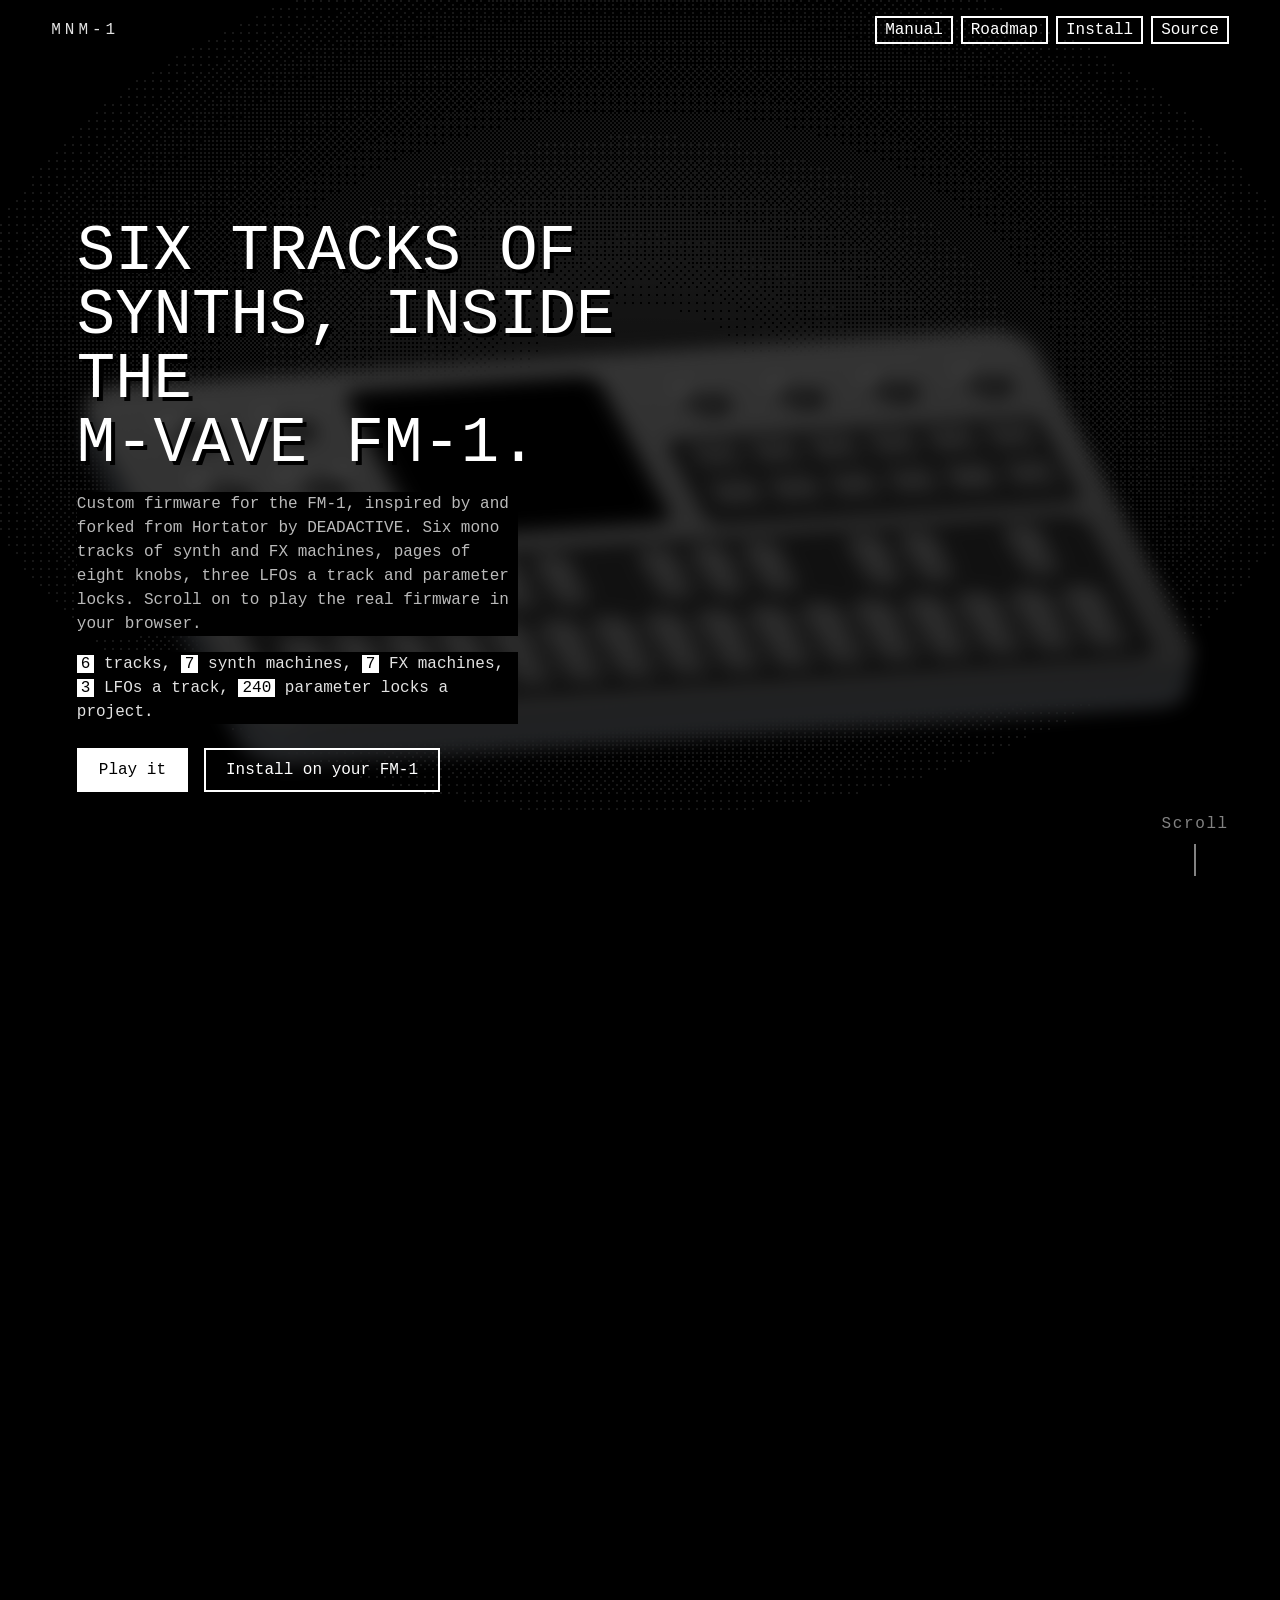
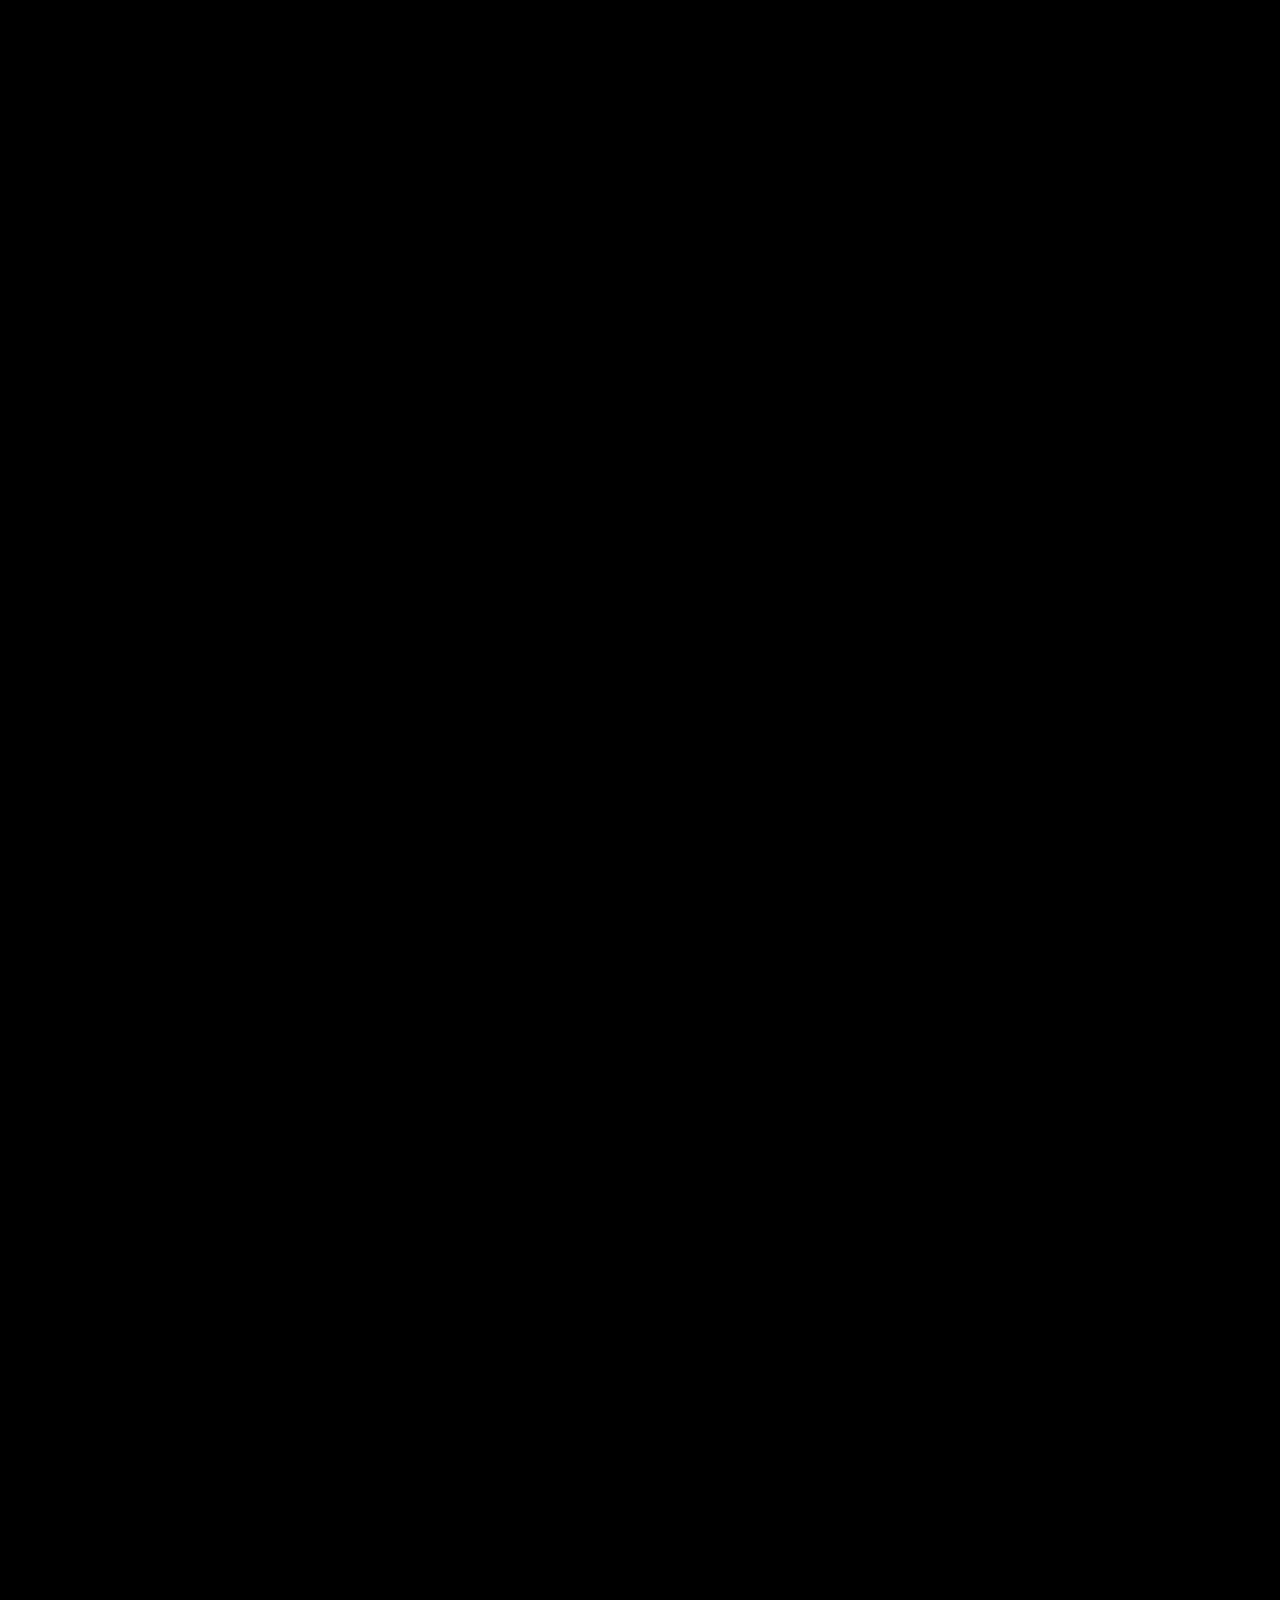
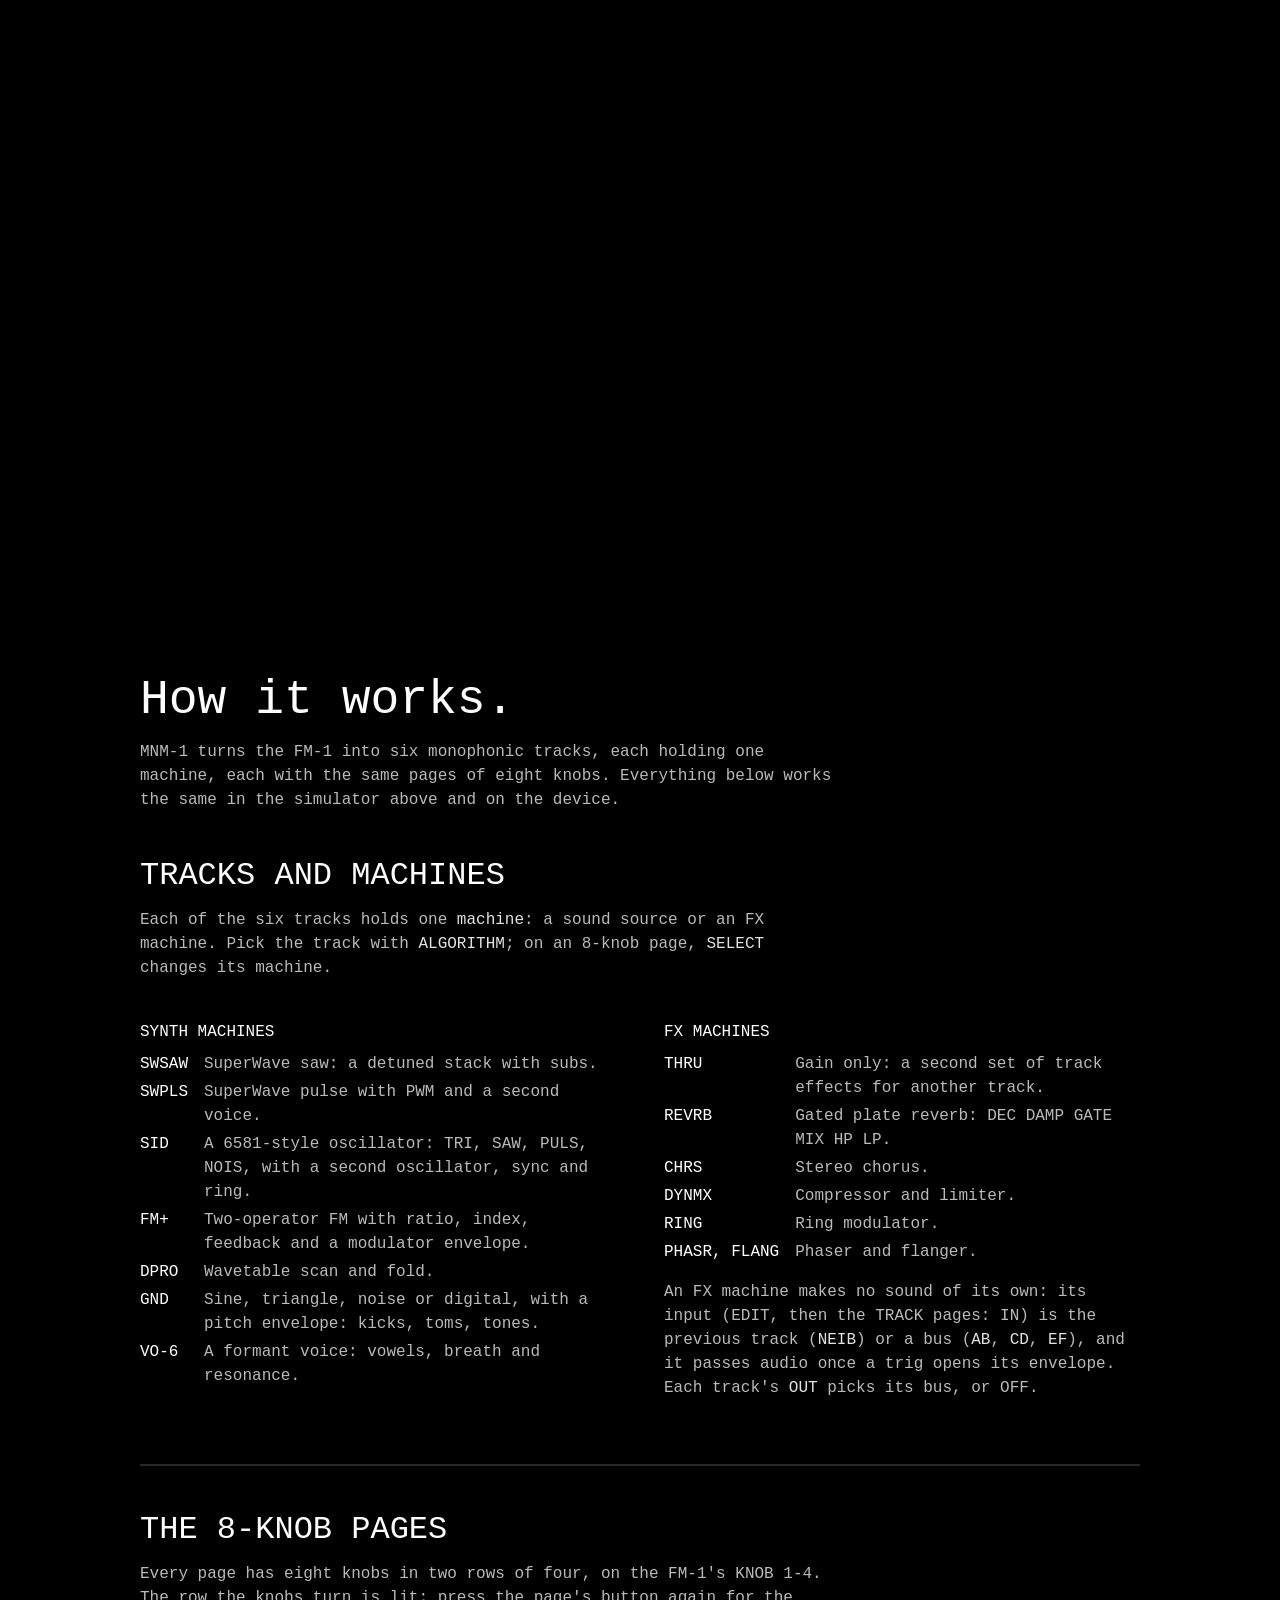
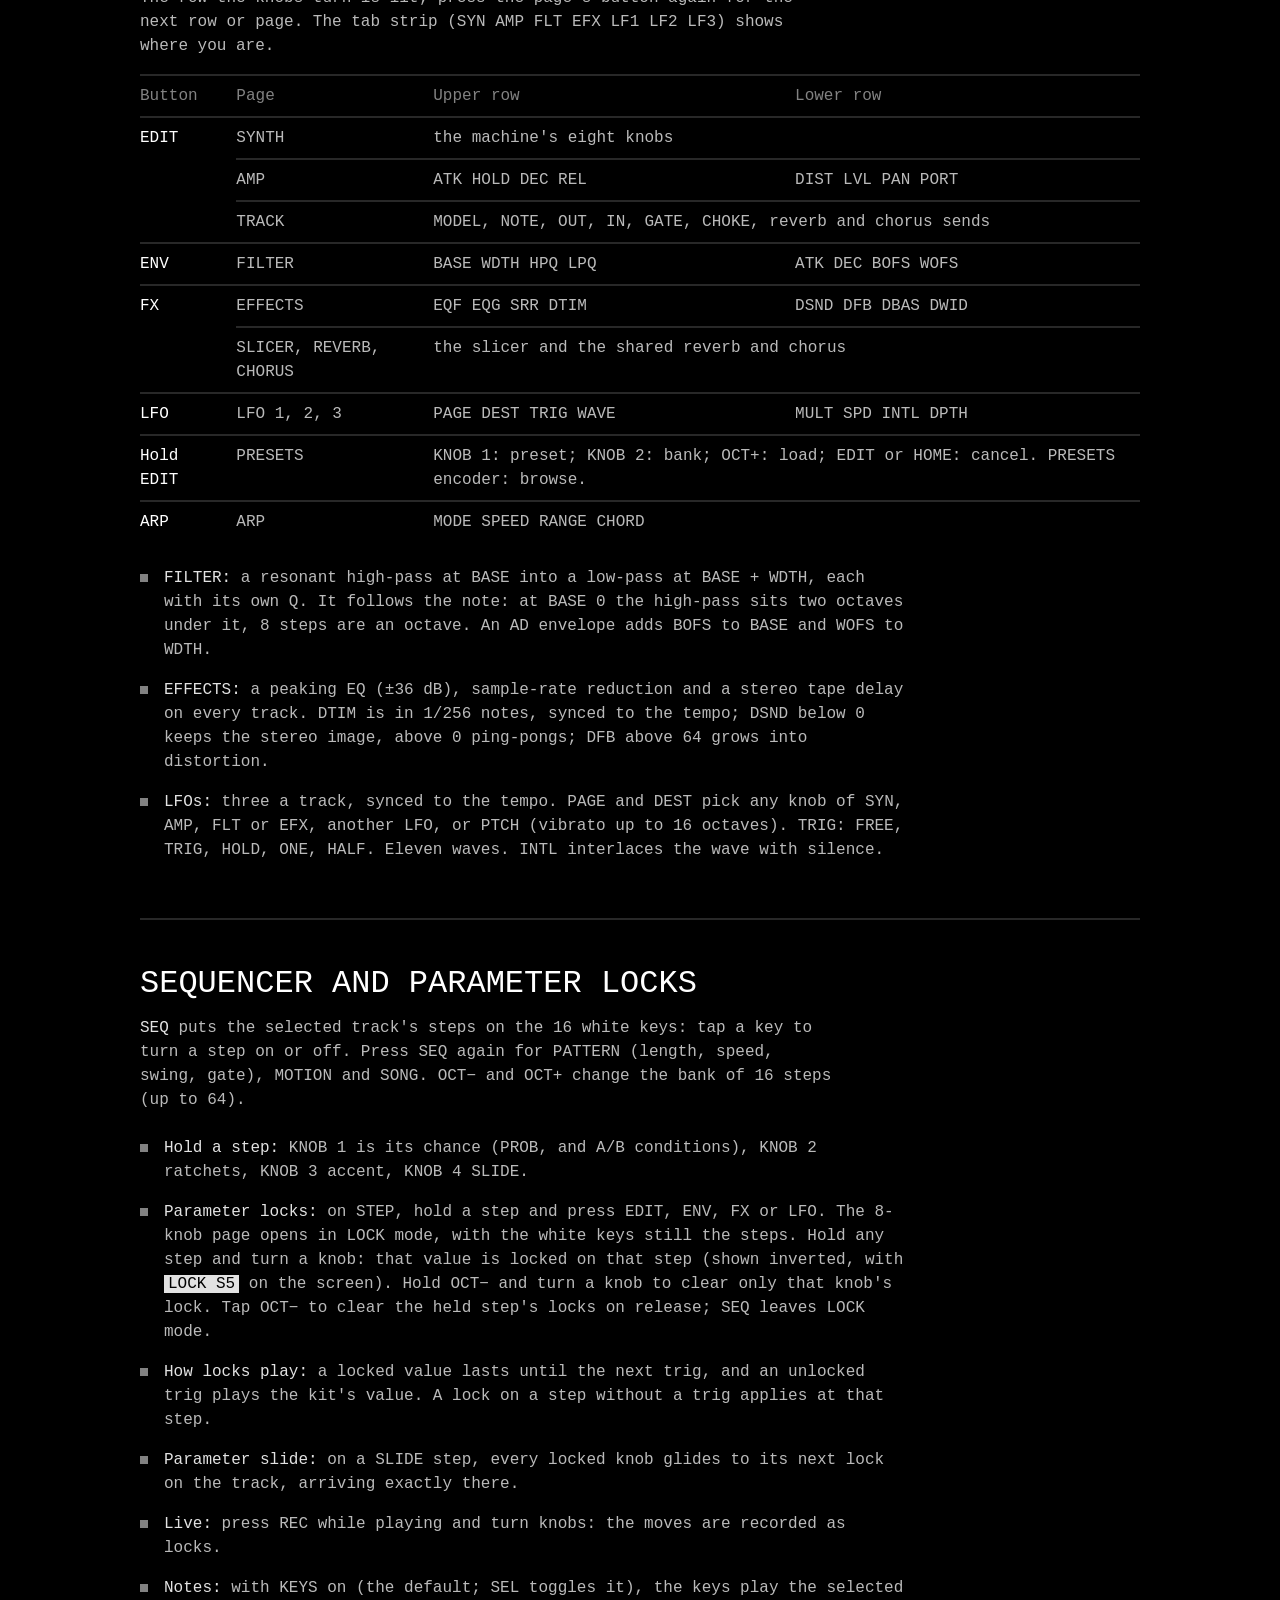
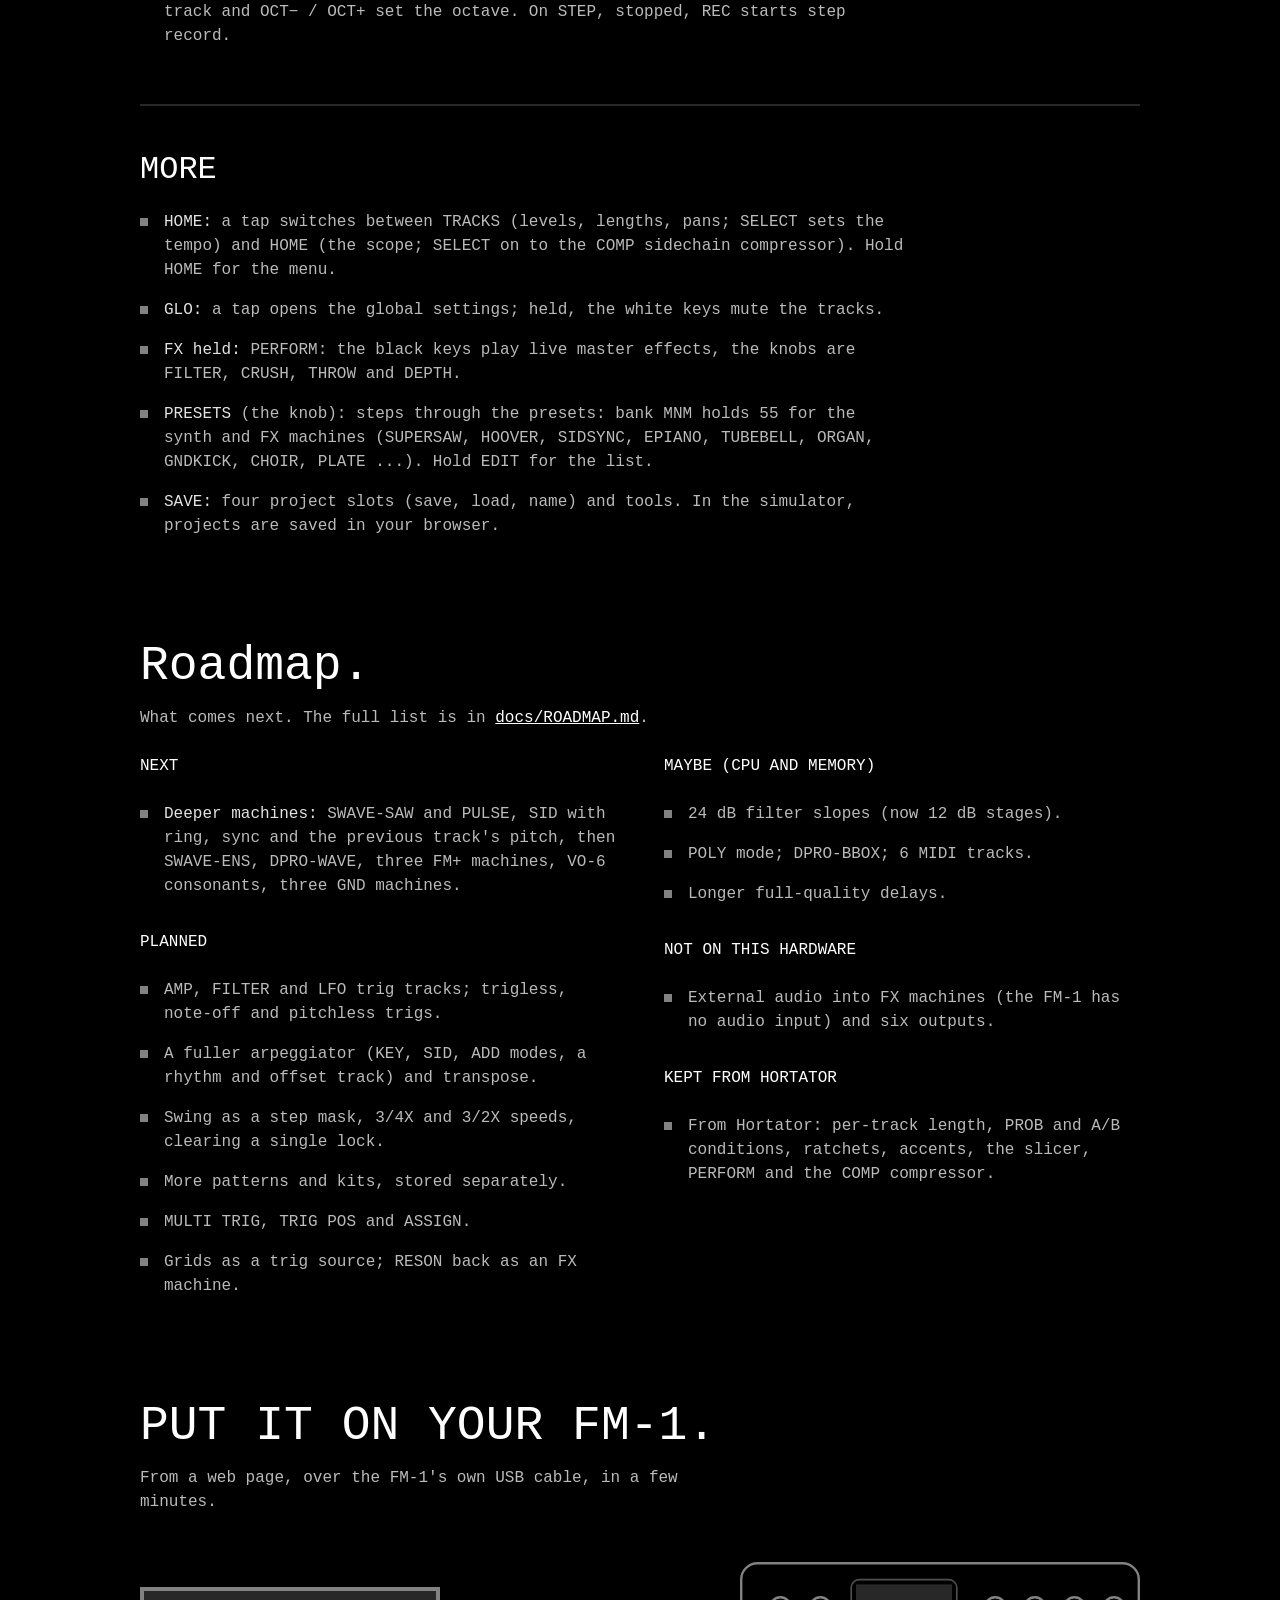
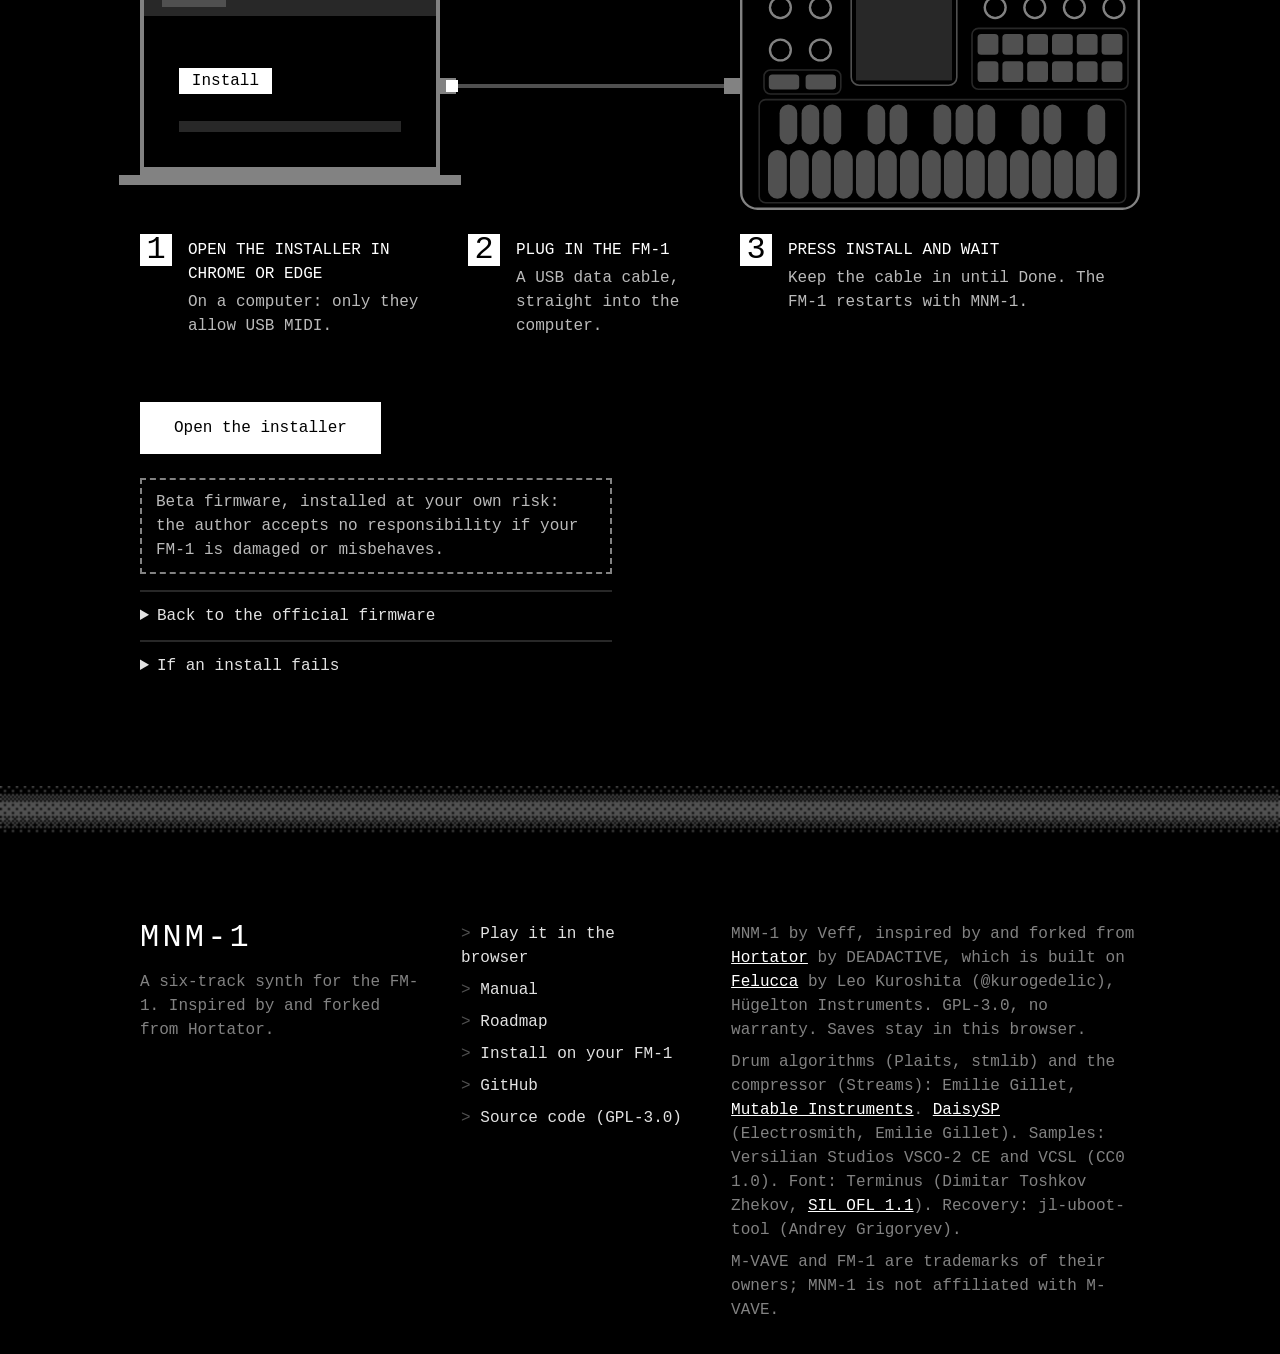
==== web/sim/index.html @ 6695245e "MNM-1 0.6.1: balance presets and clear individual locks Defer clearing a held step until OCT- is rel" ====
<!doctype html>
<!-- SPDX-License-Identifier: GPL-3.0-only
     Drum machine fork: 2026 DEADACTIVE
     MNM-1: 2026 Veff -->
<html lang="en">
<head>
<meta charset="utf-8">
<meta name="viewport" content="width=device-width, initial-scale=1, viewport-fit=cover">
<title>MNM-1: synth firmware for the M-VAVE FM-1</title>
<meta name="description" content="MNM-1 turns the M-VAVE FM-1 into a six-track synth: synth and FX machines, 8-knob pages, three LFOs a track, parameter locks. Inspired by and forked from Hortator. Play it in your browser, then install it over USB.">
<link rel="preconnect" href="https://fonts.googleapis.com">
<link rel="preconnect" href="https://fonts.gstatic.com" crossorigin>
<link href="https://fonts.googleapis.com/css2?family=Silkscreen&display=swap" rel="stylesheet" media="print" onload="this.media='all'">
<link rel="preload" href="terminus.woff" as="font" type="font/woff" crossorigin>
<link rel="stylesheet" href="sim.css">
</head>
<body>
<section id="hero" class="hero" aria-label="MNM-1">
  <div class="hero-stage" id="stage">
    <nav class="hero-nav">
      <span class="silk">MNM-1</span>
      <span class="nav-links"><a href="#manual">Manual</a><a href="#roadmap">Roadmap</a><a href="webapp/installer/">Install</a><a href="https://github.com/galfaroth/mnm1">Source</a></span>
    </nav>

    <div class="desk-shadow" id="desk-shadow"></div>
    <div class="scene" id="scene">
      <div class="tilt" id="tilt">
        <div id="fit" class="fit">
          <div id="device" class="device" aria-label="FM-1 panel"></div>
        </div>
      </div>
    </div>
    <div class="scene-dim" aria-hidden="true"></div>
    <div class="power-ui" id="power-ui">                <!-- placed by app.js: a line from the FM-1's own switch -->
      <span class="power-lead" id="power-lead" aria-hidden="true"></span>
      <button type="button" class="power-toggle" id="power-on" role="switch" aria-checked="false" aria-label="Power"
        disabled><span class="knob"></span></button>
      <span class="power-label" id="power-label">Power</span>
    </div>

    <div class="hero-copy" id="hero-copy">
      <h1>Six tracks of synths, inside the M&#8209;VAVE&nbsp;FM&#8209;1.</h1>
      <p>Custom firmware for the FM-1, inspired by and forked from Hortator by DEADACTIVE. Six mono tracks of synth and
        FX machines, pages of eight knobs, three LFOs a track and parameter locks. Scroll on to play the real
        firmware in your browser.</p>
      <p class="hero-count"><b>6</b> tracks, <b>7</b> synth machines, <b>7</b> FX machines, <b>3</b> LFOs a track,
        <b>240</b> parameter locks a project.</p>
      <p class="hero-actions">
        <a class="cta" href="#play">Play it</a>
        <span class="cta-slot"><a class="cta ghost" href="webapp/installer/">Install on your FM-1</a><span class="install-count" id="install-count" hidden></span></span>
      </p>
    </div>
    <p class="scroll-cue" id="scroll-cue" aria-hidden="true">Scroll</p>

    <div class="play-bar" id="play-bar">
      <p id="note" class="note" role="status"></p>
      <span class="power-note" id="power-note">Loading…</span>
      <button type="button" class="bar-btn" id="help-toggle" aria-expanded="false" aria-controls="help">Controls</button>
      <button type="button" class="bar-btn" id="reset" aria-haspopup="dialog">Reset to demos</button>
      <div id="reset-confirm" class="confirm" role="dialog" aria-label="Reset to demos" hidden>
        <p>Erase your saves in this browser and restore the four demos?</p>
        <button type="button" id="reset-yes">Erase and restart</button>
        <button type="button" id="reset-no">Keep my saves</button>
      </div>
    </div>
    <a class="more-cue" id="more-cue" href="#manual">More below<span aria-hidden="true">↓</span></a>
    <div id="help" class="help" hidden>
      <div>
        <h2>Mouse and touch</h2>
        <ul>
          <li>Keys and buttons play while held, several at once.</li>
          <li>Knobs: drag up or down, the mouse wheel, or hover and press ↑ ↓.</li>
          <li>To hold a button (GLO, FX, a step + a page button), right-click or long-press it; tap again to let go.</li>
        </ul>
      </div>
      <div>
        <h2>Getting around</h2>
        <ul>
          <li>PLAY starts demo 1. EDIT, ENV, FX and LFO open the 8-knob pages; press again for the lower row.</li>
          <li>SELECT picks the machine on those pages. ALGORITHM picks the track.</li>
          <li>SEQ: the steps on the white keys. SEL (SCL) turns KEYS off and on.</li>
          <li>Hold GLO: the white keys mute the tracks. Hold HOME for the menu.</li>
        </ul>
      </div>
      <div>
        <h2>Computer keyboard</h2>
        <ul>
          <li>Lower keys: Z X C V B N M , . / and S D F H J L ; '</li>
          <li>Upper keys: Q W E R T Y and 3 4 6.</li>
          <li>Space PLAY, Enter REC, Esc HOME, ← OCT−, → OCT+.</li>
        </ul>
      </div>
    </div>
  </div>
  <span class="hero-end" id="play" aria-hidden="true"></span>
</section>

<section id="manual" class="doc" aria-labelledby="manual-title">
  <header class="doc-head">
    <h2 id="manual-title">How it works.</h2>
    <p>MNM-1 turns the FM-1 into six monophonic tracks, each holding one machine, each with the same pages of
      eight knobs. Everything below works the same in the simulator above and on
      the device.</p>
  </header>

  <article class="doc-block" aria-labelledby="m-tracks">
    <h3 id="m-tracks">Tracks and machines</h3>
    <p>Each of the six tracks holds one <b>machine</b>: a sound source or an FX machine. Pick the track with
      <b>ALGORITHM</b>; on an 8-knob page, <b>SELECT</b> changes its machine.</p>
    <div class="doc-cols">
      <div>
        <h4>Synth machines</h4>
        <dl>
          <dt>SWSAW</dt><dd>SuperWave saw: a detuned stack with subs.</dd>
          <dt>SWPLS</dt><dd>SuperWave pulse with PWM and a second voice.</dd>
          <dt>SID</dt><dd>A 6581-style oscillator: TRI, SAW, PULS, NOIS, with a second oscillator, sync and ring.</dd>
          <dt>FM+</dt><dd>Two-operator FM with ratio, index, feedback and a modulator envelope.</dd>
          <dt>DPRO</dt><dd>Wavetable scan and fold.</dd>
          <dt>GND</dt><dd>Sine, triangle, noise or digital, with a pitch envelope: kicks, toms, tones.</dd>
          <dt>VO-6</dt><dd>A formant voice: vowels, breath and resonance.</dd>
        </dl>
      </div>
      <div>
        <h4>FX machines</h4>
        <dl>
          <dt>THRU</dt><dd>Gain only: a second set of track effects for another track.</dd>
          <dt>REVRB</dt><dd>Gated plate reverb: DEC DAMP GATE MIX HP LP.</dd>
          <dt>CHRS</dt><dd>Stereo chorus.</dd>
          <dt>DYNMX</dt><dd>Compressor and limiter.</dd>
          <dt>RING</dt><dd>Ring modulator.</dd>
          <dt>PHASR, FLANG</dt><dd>Phaser and flanger.</dd>
        </dl>
        <p class="note-text">An FX machine makes no sound of its own: its input (EDIT, then the TRACK pages: IN) is the
          previous track (<b>NEIB</b>) or a bus (<b>AB</b>, <b>CD</b>, <b>EF</b>), and it passes audio once a trig
          opens its envelope. Each track's <b>OUT</b> picks its bus, or OFF.</p>
      </div>
    </div>
  </article>

  <article class="doc-block" aria-labelledby="m-pages">
    <h3 id="m-pages">The 8-knob pages</h3>
    <p>Every page has eight knobs in two rows of four, on the FM-1's KNOB 1-4. The row the knobs turn is lit; press
      the page's button again for the next row or page. The tab strip (SYN AMP FLT EFX LF1 LF2 LF3) shows where you
      are.</p>
    <div class="table-wrap">
    <table>
      <thead><tr><th>Button</th><th>Page</th><th>Upper row</th><th>Lower row</th></tr></thead>
      <tbody>
        <tr><td class="pbtn" rowspan="3">EDIT</td><td>SYNTH</td><td colspan="2">the machine's eight knobs</td></tr>
        <tr><td>AMP</td><td>ATK HOLD DEC REL</td><td>DIST LVL PAN PORT</td></tr>
        <tr><td>TRACK</td><td colspan="2">MODEL, NOTE, OUT, IN, GATE, CHOKE, reverb and chorus sends</td></tr>
        <tr><td class="pbtn">ENV</td><td>FILTER</td><td>BASE WDTH HPQ LPQ</td><td>ATK DEC BOFS WOFS</td></tr>
        <tr><td class="pbtn" rowspan="2">FX</td><td>EFFECTS</td><td>EQF EQG SRR DTIM</td><td>DSND DFB DBAS DWID</td></tr>
        <tr><td>SLICER, REVERB, CHORUS</td><td colspan="2">the slicer and the shared reverb and chorus</td></tr>
        <tr><td class="pbtn">LFO</td><td>LFO 1, 2, 3</td><td>PAGE DEST TRIG WAVE</td><td>MULT SPD INTL DPTH</td></tr>
        <tr><td class="pbtn">Hold EDIT</td><td>PRESETS</td><td colspan="2">KNOB 1: preset; KNOB 2: bank; OCT+: load; EDIT or HOME: cancel. PRESETS encoder: browse.</td></tr>
        <tr><td class="pbtn">ARP</td><td>ARP</td><td colspan="2">MODE SPEED RANGE CHORD</td></tr>
      </tbody>
    </table>
    </div>
    <ul class="doc-list">
      <li><b>FILTER:</b> a resonant high-pass at BASE into a low-pass at BASE + WDTH, each with its own Q. It follows
        the note: at BASE 0 the high-pass sits two octaves under it, 8 steps are an octave. An AD envelope adds BOFS to
        BASE and WOFS to WDTH.</li>
      <li><b>EFFECTS:</b> a peaking EQ (±36 dB), sample-rate reduction and a stereo tape delay on every track. DTIM is
        in 1/256 notes, synced to the tempo; DSND below 0 keeps the stereo image, above 0 ping-pongs; DFB above 64
        grows into distortion.</li>
      <li><b>LFOs:</b> three a track, synced to the tempo. PAGE and DEST pick any knob of SYN, AMP, FLT or EFX,
        another LFO, or PTCH (vibrato up to 16 octaves). TRIG: FREE, TRIG, HOLD, ONE, HALF. Eleven waves. INTL
        interlaces the wave with silence.</li>
    </ul>
  </article>

  <article class="doc-block" aria-labelledby="m-seq">
    <h3 id="m-seq">Sequencer and parameter locks</h3>
    <p><b>SEQ</b> puts the selected track's steps on the 16 white keys: tap a key to turn a step on or off. Press SEQ
      again for PATTERN (length, speed, swing, gate), MOTION and SONG. OCT− and OCT+ change the bank of 16 steps
      (up to 64).</p>
    <ul class="doc-list">
      <li><b>Hold a step:</b> KNOB 1 is its chance (PROB, and A/B conditions), KNOB 2 ratchets, KNOB 3 accent, KNOB 4
        SLIDE.</li>
      <li><b>Parameter locks:</b> on STEP, hold a step and press EDIT, ENV, FX or LFO. The 8-knob page opens in LOCK
        mode, with the white keys still the steps. Hold any step and turn a knob: that value is locked on that step
        (shown inverted, with <code>LOCK S5</code> on the screen). Hold OCT− and turn a knob to clear only that knob's lock. Tap OCT− to clear the held step's locks on release; SEQ leaves LOCK
        mode.</li>
      <li><b>How locks play:</b> a locked value lasts until the next trig, and an unlocked trig
        plays the kit's value. A lock on a step without a trig applies at that step.</li>
      <li><b>Parameter slide:</b> on a SLIDE step, every locked knob glides to its next lock on the track, arriving
        exactly there.</li>
      <li><b>Live:</b> press REC while playing and turn knobs: the moves are recorded as locks.</li>
      <li><b>Notes:</b> with KEYS on (the default; SEL toggles it), the keys play the selected track and OCT− / OCT+
        set the octave. On STEP, stopped, REC starts step record.</li>
    </ul>
  </article>

  <article class="doc-block" aria-labelledby="m-more">
    <h3 id="m-more">More</h3>
    <ul class="doc-list">
      <li><b>HOME:</b> a tap switches between TRACKS (levels, lengths, pans; SELECT sets the tempo) and HOME (the scope;
        SELECT on to the COMP sidechain compressor). Hold HOME for the menu.</li>
      <li><b>GLO:</b> a tap opens the global settings; held, the white keys mute the tracks.</li>
      <li><b>FX held:</b> PERFORM: the black keys play live master effects, the knobs are FILTER, CRUSH, THROW and
        DEPTH.</li>
      <li><b>PRESETS</b> (the knob): steps through the presets: bank MNM holds 55 for the synth and FX machines
        (SUPERSAW, HOOVER, SIDSYNC, EPIANO, TUBEBELL, ORGAN, GNDKICK, CHOIR, PLATE ...). Hold EDIT for the list.</li>
      <li><b>SAVE:</b> four project slots (save, load, name) and tools. In the simulator, projects are saved in your
        browser.</li>
    </ul>
  </article>
</section>

<section id="roadmap" class="doc" aria-labelledby="roadmap-title">
  <header class="doc-head">
    <h2 id="roadmap-title">Roadmap.</h2>
    <p>What comes next. The full list is in
      <a href="https://github.com/galfaroth/mnm1/blob/main/docs/ROADMAP.md">docs/ROADMAP.md</a>.</p>
  </header>
  <div class="doc-cols roadmap">
    <div>
      <h4>Next</h4>
      <ul class="doc-list">
        <li><b>Deeper machines:</b> SWAVE-SAW and PULSE, SID with ring, sync and the previous track's pitch, then
          SWAVE-ENS, DPRO-WAVE, three FM+ machines, VO-6 consonants, three GND machines.</li>
      </ul>
      <h4>Planned</h4>
      <ul class="doc-list">
        <li>AMP, FILTER and LFO trig tracks; trigless, note-off and pitchless trigs.</li>
        <li>A fuller arpeggiator (KEY, SID, ADD modes, a rhythm and offset track) and transpose.</li>
        <li>Swing as a step mask, 3/4X and 3/2X speeds, clearing a single lock.</li>
        <li>More patterns and kits, stored separately.</li>
        <li>MULTI TRIG, TRIG POS and ASSIGN.</li>
        <li>Grids as a trig source; RESON back as an FX machine.</li>
      </ul>
    </div>
    <div>
      <h4>Maybe (CPU and memory)</h4>
      <ul class="doc-list">
        <li>24 dB filter slopes (now 12 dB stages).</li>
        <li>POLY mode; DPRO-BBOX; 6 MIDI tracks.</li>
        <li>Longer full-quality delays.</li>
      </ul>
      <h4>Not on this hardware</h4>
      <ul class="doc-list">
        <li>External audio into FX machines (the FM-1 has no audio input) and six outputs.</li>
      </ul>
      <h4>Kept from Hortator</h4>
      <ul class="doc-list">
        <li>From Hortator: per-track length, PROB and A/B conditions, ratchets, accents, the slicer, PERFORM and the
          COMP compressor.</li>
      </ul>
    </div>
  </div>
</section>

<section id="install" class="install" aria-labelledby="install-title">
  <header class="install-head">
    <h2 id="install-title">Put it on your FM-1.</h2>
    <p>From a web page, over the FM-1's own USB cable, in a few minutes.</p>
  </header>

  <div class="cable-diagram" id="cable" aria-hidden="true">
    <div class="laptop">
      <div class="lid"><span class="bar"></span><span class="ghost-btn">Install</span><span class="ghost-line"></span></div>
      <div class="deck"></div>
    </div>
    <div class="usb"><span class="wire"></span><span class="pulse"></span><span class="pulse late"></span></div>
    <div class="fm1-shot" id="install-mini"></div>
  </div>
  <ol class="install-steps">
    <li><h3>Open the installer in Chrome or Edge</h3><p>On a computer: only they allow USB MIDI.</p></li>
    <li><h3>Plug in the FM-1</h3><p>A USB data cable, straight into the computer.</p></li>
    <li><h3>Press Install and wait</h3><p>Keep the cable in until Done. The FM-1 restarts with MNM-1.</p></li>
  </ol>

  <div class="install-grid">
    <div class="whats-new">
      <p class="fw-version" id="fw-version">MNM-1</p>
      <h3>What's new</h3>
      <ul id="whats-new"></ul>
    </div>
    <div class="install-go">
      <a class="cta big" href="webapp/installer/">Open the installer</a>
      <p class="beta">Beta firmware, installed at your own risk: the author accepts no responsibility if your FM-1 is
        damaged or misbehaves.</p>
      <details>
        <summary>Back to the official firmware</summary>
        <p>M-VAVE's updater, M-UPGRADE, puts it back: from
          <a href="https://www.m-vave.com/download" target="_blank" rel="noopener">m-vave.com/download</a>, Downloads →
          PC Software → M-UPGRADE, with PC Firmware → FM-1 V15.</p>
      </details>
      <details>
        <summary>If an install fails</summary>
        <p>Replug and press Install again: the FM-1 stays in update mode until a write has finished. If it no longer
          starts, recovery needs a
          <a href="https://github.com/kurogedelic/FM-1-transporter" target="_blank" rel="noopener">Transporter</a>.</p>
      </details>
    </div>
  </div>
</section>

<div class="foot-band" id="foot-band" aria-hidden="true"></div>
<footer class="foot">
  <div class="foot-brand">
    <p class="silk foot-mark">MNM-1</p>
    <p>A six-track synth for the FM-1. Inspired by and forked from Hortator.</p>
  </div>
  <nav class="foot-nav" aria-label="On this page">
    <a href="#play">Play it in the browser</a>
    <a href="#manual">Manual</a>
    <a href="#roadmap">Roadmap</a>
    <a href="webapp/installer/">Install on your FM-1</a>
    <a href="https://github.com/galfaroth/mnm1">GitHub</a>
    <a href="source.tar.gz">Source code (GPL-3.0)</a>
  </nav>
  <div class="foot-credits">
    <p>MNM-1 by Veff, inspired by and forked from
      <a href="https://deadactive.github.io/hortator/" target="_blank" rel="noopener">Hortator</a> by DEADACTIVE, which is
      built on <a href="https://github.com/hugelton/Felucca" target="_blank" rel="noopener">Felucca</a> by Leo Kuroshita
      (@kurogedelic), Hügelton Instruments. GPL-3.0, no warranty. Saves stay in this browser.</p>
    <p>Drum algorithms (Plaits, stmlib) and the compressor (Streams): Emilie Gillet,
      <a href="https://github.com/pichenettes/eurorack" target="_blank" rel="noopener">Mutable Instruments</a>.
      <a href="https://github.com/electro-smith/DaisySP" target="_blank" rel="noopener">DaisySP</a> (Electrosmith,
      Emilie Gillet). Samples: Versilian Studios VSCO-2 CE and VCSL (CC0 1.0). Font: Terminus (Dimitar Toshkov
      Zhekov, <a href="terminus-license.txt">SIL OFL 1.1</a>). Recovery: jl-uboot-tool (Andrey Grigoryev).</p>
    <p>M-VAVE and FM-1 are trademarks of their owners; MNM-1 is not affiliated with M-VAVE.</p>
  </div>
</footer>
<script type="module" src="app.js"></script>
</body>
</html>
---- web/sim/sim.css ----
/* SPDX-License-Identifier: GPL-3.0-only
 * Drum machine fork: 2026 DEADACTIVE */
/* The page as the FM-1's screen: its MONO palette (firmware/src/gfx.c: five steps of one colour plus white, in the
 * firmware's own roles), its typeface (Terminus 8 x 16, tests/sim_font.mjs, on its 16 px grid: 16, 32, 48, 64, 80),
 * blends dithered (dither.js), headings that glitch as they arrive. Only the device keeps its hardware greys. */
@font-face { font-family: "Hortator Terminus"; src: url("terminus.woff") format("woff"); font-display: swap; }
:root {
  --k: #000000;                                    /* the screen */
  --c1: #282828;                                   /* rules, separators */
  --c2: #505050;                                   /* inactive, empty, units */
  --c3: #828282;                                   /* labels */
  --c4: #bababa;                                   /* secondary text */
  --c5: #e2e2e2;                                   /* values, text */
  --w: #ffffff;                                    /* accent only: what is touched, where we are */
  --mono: "Hortator Terminus", ui-monospace, monospace;
  /* the device, a physical thing: its own greys */
  --body: #505050;
  --body-edge: #3c3c3c;
  --bed: #1e1e1e;
  --cap: #303030;
  --cap-top: #3e3e3e;
  --silk: #e2e2e2;
  --led: #ffffff;
  --focus: #ffffff;
  /* 2 px dither cells as tiles (dither.js draws the larger fields) */
  --d25: url("data:image/svg+xml,%3Csvg xmlns='http://www.w3.org/2000/svg' width='4' height='4' shape-rendering='crispEdges'%3E%3Crect width='2' height='2' fill='%23fff'/%3E%3C/svg%3E");
  --d50: url("data:image/svg+xml,%3Csvg xmlns='http://www.w3.org/2000/svg' width='4' height='4' shape-rendering='crispEdges'%3E%3Crect width='2' height='2' fill='%23fff'/%3E%3Crect x='2' y='2' width='2' height='2' fill='%23fff'/%3E%3C/svg%3E");
  color-scheme: dark;
}

* { box-sizing: border-box; }
[hidden] { display: none !important; }
html, body { margin: 0; }
body {
  background: var(--k);
  color: var(--c5);
  font: 16px/24px var(--mono);
  -webkit-font-smoothing: none;
  min-height: 100vh;
  display: flex;
  flex-direction: column;
  align-items: center;
  padding: 0 0 max(16px, env(safe-area-inset-bottom));
}
::selection { background: var(--w); color: var(--k); }

/* ---- page: the hero, then sections and footer in one column */
.install, .foot { width: min(100% - 32px, 1000px); }
button { font: inherit; }
.silk { font: 16px/1 var(--mono); letter-spacing: 0.25em; }
.cta {                                             /* the firmware's highlight: inverse on touch */
  display: inline-block; text-decoration: none; padding: 8px 20px; border: 2px solid var(--w);
  background: var(--w); color: var(--k); position: relative;
}
.cta.ghost { background: transparent; color: var(--w); }
.cta-slot { position: relative; display: inline-flex; }          /* the install count hangs under its button: */
.install-count { position: absolute; left: 0; top: 100%; margin-top: 8px; white-space: nowrap; color: var(--c5);
  background: var(--k); }                                          /* out of the flow, so nothing moves when it shows */
.install-count b { padding: 0 4px; color: var(--k); background: var(--w); font-weight: normal; }
.cta:hover { background: var(--k); color: var(--w); }
.cta.ghost:hover { background: var(--w); color: var(--k); }
.cta:focus-visible { outline: 2px dashed var(--w); outline-offset: 4px; }

/* the hero: a scroll track with a sticky stage; app.js maps the scroll to --p (0 far back and blurred .. 1 the
   simulator, flat and sharp). The stage is the screen's black with a dithered glow behind the device. */
.hero { position: relative; width: 100%; height: 420vh; }
.hero-end {                                     /* "Play it" lands in the middle of the steady stretch */
  position: absolute; left: 0; top: calc((100% - 100vh) * 0.8); height: 1px; width: 1px; pointer-events: none;
  scroll-snap-align: start; }
html { scroll-snap-type: y proximity; }
.hero-stage {
  position: sticky; top: 0; height: 100vh; overflow: hidden; perspective: 1500px; perspective-origin: 50% 40%;
  color: var(--c5); background-color: var(--k); image-rendering: pixelated;
  --hero-ink: var(--c5);
}
.hero-nav {
  position: absolute; top: 0; left: 0; right: 0; z-index: 5; display: flex; justify-content: space-between;
  align-items: center; padding: 16px max(16px, 4vw); color: var(--hero-ink);
}
.hero-nav a { color: var(--w); text-decoration: none; padding: 0 8px; border: 2px solid var(--w); }
.hero-nav a:hover { background: var(--w); color: var(--k); }
.scene { position: absolute; inset: 0; display: flex; align-items: center; justify-content: center;
  padding: 96px 0 118px;                         /* the device lands between the nav + power switch and the bar */
}
/* the dimming: an overlay's opacity, not a filter, and outside the blurred scene */
.scene-dim { position: absolute; inset: 0; background: var(--k); opacity: var(--dim, 0); pointer-events: none; }
.tilt { position: relative; transform-style: preserve-3d; will-change: transform; }
.tilt .fit { transform-style: preserve-3d; }
.desk-shadow {
  position: absolute; left: 50%; top: 50%; width: 70vw; height: 40vw; max-width: 1000px; max-height: 560px;
  transform: translate(-50%, -38%); border-radius: 50%;
  background: radial-gradient(closest-side, rgba(0,0,0,.7), rgba(0,0,0,0)); opacity: var(--shadow, 0.6);
}
.hero-copy {
  position: absolute; left: max(16px, 6vw); bottom: max(64px, 12vh); z-index: 4; max-width: 48rem;
  opacity: var(--copy, 1); transform: translateY(calc((1 - var(--copy, 1)) * -40px));
  pointer-events: var(--copy-events, auto);
}
.hero-copy h1 {
  font: 64px/64px var(--mono); margin: 0; max-width: 14ch; color: var(--w); text-transform: uppercase;
  text-shadow: 4px 4px 0 var(--k);
}
.hero-copy p { margin: 16px 0 0; max-width: 46ch; color: var(--c4); background: var(--k); }
.hero-copy .hero-count { color: var(--c5); }
.hero-copy .hero-count b { padding: 0 4px; color: var(--k); background: var(--w); font-weight: normal; }   /* the screen's inverted bars */
.hero-copy .hero-actions { display: flex; gap: 16px; flex-wrap: wrap; margin-top: 24px; background: none; }
.scroll-cue {
  position: absolute; right: max(16px, 4vw); bottom: 24px; margin: 0; color: var(--c3);
  opacity: var(--copy, 1); letter-spacing: 0.1em; z-index: 4;
}
.scroll-cue::after { content: ""; display: block; width: 2px; height: 32px; margin: 8px auto 0; background: currentColor;
  transform-origin: top; animation: cue 1.8s steps(6) infinite; }
@keyframes cue { 0% { transform: scaleY(0); } 50% { transform: scaleY(1); } 100% { transform: scaleY(1); opacity: 0; } }
/* the simulator's bar under the device: the power caption, Controls, Reset in one row; the reset confirm a pop-over
   above it and status notes float above it, so nothing in the row ever moves */
.play-bar {
  position: absolute; left: 50%; bottom: 20px; transform: translateX(-50%); z-index: 7; display: flex; gap: 12px;
  align-items: center; white-space: nowrap; color: var(--hero-ink);
  opacity: var(--arrived, 0); pointer-events: var(--arrived-events, none); transition: opacity 0.45s steps(4);
}
.power-note { color: var(--c4); margin-right: 8px; }
@media (max-width: 560px) {                       /* phones: the caption above the row, the row one line */
  .power-note { position: absolute; bottom: calc(100% + 8px); left: 50%; transform: translateX(-50%);
    width: max-content; max-width: calc(100vw - 32px); white-space: normal; text-align: center; margin: 0; }
  .play-bar { gap: 8px; }
  .bar-btn { padding: 0 8px; }
}
.bar-btn, .confirm button {
  background: var(--k); color: var(--c5); border: 2px solid var(--c3); padding: 2px 14px; cursor: pointer;
}
.bar-btn:hover, .confirm button:hover { border-color: var(--w); color: var(--w); }
.bar-btn[aria-expanded="true"] { background: var(--w); color: var(--k); border-color: var(--w); }
.confirm {
  position: absolute; bottom: calc(100% + 12px); right: 0; width: min(360px, calc(100vw - 32px)); white-space: normal;
  display: flex; flex-wrap: wrap; gap: 8px; padding: 14px 16px; background: var(--k); border: 2px solid var(--w);
}
.confirm p { flex-basis: 100%; margin: 0 0 4px; color: var(--c5); }
.play-bar .note { position: absolute; bottom: calc(100% + 8px); left: 50%; transform: translateX(-50%); width: max-content;
  max-width: calc(100vw - 32px); white-space: normal; text-align: center; margin: 0; color: var(--c4); pointer-events: none; }
.help {                                         /* a sheet over the stage, above the Controls bar that opens it */
  position: absolute; z-index: 8; left: 50%; bottom: 80px; transform: translateX(-50%); width: min(780px, 100% - 32px);
  display: grid; grid-template-columns: repeat(auto-fit, minmax(260px, 1fr)); gap: 0 32px; padding: 12px 20px 16px;
  background: var(--k); color: var(--c5); border: 2px solid var(--c3);
  max-height: calc(100vh - 150px); overflow: auto;   /* above the bar */
}
.help h2 { font: 16px/24px var(--mono); color: var(--w); margin: 8px 0 0; text-transform: uppercase; }
.help ul { margin: 0; padding-left: 16px; color: var(--c4); }
.note { min-height: 1.5em; margin: 6px 0 0; color: var(--c4); }

/* Controls beside the device on wide screens: the stage keeps the panel's width free, the device moves left and is
   fitted to what is left (app.js HELP_W); the change eases, only while it happens (.easing), so scrolling never lags */
@property --scale { syntax: '<number>'; inherits: true; initial-value: 1; }
.hero-stage { --help-w: 320px; }
.hero-stage.easing .device { transition: --scale .35s ease; }
.hero-stage.easing .fit { transition: width .35s ease, height .35s ease; }
.hero-stage.easing .scene { transition: padding .35s ease; }
@media (min-width: 900px) {
  .hero-stage.help-open .scene { padding-right: calc(var(--help-w) + 40px); }
  .hero-stage.help-open .help { left: auto; right: 24px; top: 96px; bottom: auto; transform: none; width: var(--help-w);
    grid-template-columns: 1fr; align-content: start; max-height: calc(100vh - 222px); }
  .hero-stage.help-open .more-cue { opacity: 0; pointer-events: none; }
}

/* depth: the panel's parts stand off its face; walls around its outline give the body its depth (app.js) */
.device { transform-style: preserve-3d; }
.device > .tray { translate: 0 0 1px; }
.device > .bezel { translate: 0 0 1px; }
.device > canvas.lcd { translate: 0 0 2px; }   /* in front of its bezel, behind the caps */
.device > .lbl { translate: 0 0 1px; }
.device > .btn { translate: 0 0 7px; }
.device > .key { translate: 0 0 5px; }
.device > .enc { translate: 0 0 9px; transform-style: preserve-3d; }
.device > .enc .cap { translate: 0 0 8px; }
.device > .walls { left: 0; top: 0; width: 0; height: 0; transform-style: preserve-3d; pointer-events: none; }
.walls > div { position: absolute; left: 0; top: 0; transform-origin: 0 0; backface-visibility: visible; }
.device > .glare {
  inset: 0; border-radius: 44px; pointer-events: none; translate: 0 0 12px; opacity: 0; overflow: hidden;
}
.glare-band {                                    /* a fixed gradient moved by transform: composited, never repainted */
  position: absolute; top: -40%; left: 0; width: 55%; height: 180%; will-change: transform;
  background: linear-gradient(90deg, transparent, rgba(255,255,255,.2) 50%, transparent);
}
.device.waiting { pointer-events: none; }
html { scroll-behavior: smooth; }
@media (prefers-reduced-motion: reduce) { html { scroll-behavior: auto; } }

/* ---- headings glitch as they arrive (dither.js initGlitch): the text torn into offset slices, a few frames */
.glitch { position: relative; }
.glitch.glitching { animation: glitch-base .5s steps(1, end) 1; }
.glitch.glitching::before, .glitch.glitching::after {
  content: attr(data-text); position: absolute; inset: 0; background: var(--k); pointer-events: none;
}
.glitch.glitching::before { color: var(--w); animation: glitch-a .5s steps(1, end) 1 forwards; }
.glitch.glitching::after { color: var(--c3); animation: glitch-b .5s steps(1, end) 1 forwards; }
@keyframes glitch-base { 0% { transform: translateX(0); } 20% { transform: translateX(-4px); } 40% { transform: translateX(4px); }
  60% { transform: translateX(0); opacity: .6; } 80% { opacity: 1; } }
@keyframes glitch-a {
  0% { clip-path: inset(8% 0 72% 0); transform: translateX(-12px); }
  20% { clip-path: inset(52% 0 30% 0); transform: translateX(16px); }
  40% { clip-path: inset(22% 0 60% 0); transform: translateX(-6px); }
  60% { clip-path: inset(70% 0 8% 0); transform: translateX(10px); }
  80% { clip-path: inset(40% 0 44% 0); transform: translateX(-20px); }
  100% { clip-path: inset(100% 0 0 0); transform: none; } }
@keyframes glitch-b {
  0% { clip-path: inset(60% 0 20% 0); transform: translateX(8px); }
  25% { clip-path: inset(12% 0 76% 0); transform: translateX(-14px); }
  50% { clip-path: inset(80% 0 4% 0); transform: translateX(6px); }
  75% { clip-path: inset(30% 0 50% 0); transform: translateX(12px); }
  100% { clip-path: inset(100% 0 0 0); transform: none; } }

/* ---- the features: eight chapters, each a piece computed by the firmware's own sound code (features.js), on a
   plate drawn as the screen draws its pages: black, rules in the darkest tone, values bright */
.features { width: 100%; color: var(--c5); padding: 96px max(16px, 5vw) 128px; background: var(--k); }
.features-head { max-width: 1180px; margin: 0 auto 32px; }
.features-head h2, .install-head h2 {
  font: 48px/48px var(--mono); margin: 0; max-width: 24ch; color: var(--w); text-transform: uppercase;
}
.features-head p { color: var(--c4); max-width: 60ch; margin: 16px 0 0; }
.dither-rule { display: block; height: 32px; margin: 0; image-rendering: pixelated; }   /* dither.js fills it */
.chapter { max-width: 1180px; margin: 0 auto; padding: 80px 0; display: grid; align-items: start;
  grid-template-columns: minmax(264px, 36ch) minmax(0, 1fr); gap: 48px; border-top: 2px solid var(--c1); }
.features-head + .chapter { border-top: 0; }
.ch-text { position: sticky; top: 10vh; }
.ch-text h3 { font: 32px/32px var(--mono); margin: 0 0 16px; color: var(--w); text-transform: uppercase; }
.ch-text p { margin: 0 0 8px; color: var(--c4); }
.ch-text p.where { margin-top: 16px; color: var(--c5); }
.device-screen { margin: 24px 0 0; }
.device-screen canvas { display: block; width: 240px; height: 240px; max-width: 100%; aspect-ratio: 1; padding: 12px;
  box-sizing: content-box; background: var(--k); image-rendering: pixelated; image-rendering: crisp-edges;
  border: 2px solid var(--c2); box-shadow: 6px 6px 0 var(--c1); }
.device-screen figcaption { margin-top: 16px; max-width: 268px; color: var(--c3); }
.plate { position: relative; min-height: 340px; display: grid; gap: 20px; align-content: start;
  background: var(--k); padding: 22px; border: 2px solid var(--c2); box-shadow: 8px 8px 0 var(--c1); }
.plate::before { content: ""; position: absolute; left: -2px; top: -2px; width: 16px; height: 16px;   /* the screen's corner */
  border-left: 2px solid var(--w); border-top: 2px solid var(--w); pointer-events: none; }
.features.lab-failed .plate[data-piece]:not([data-piece="ble"]):empty::after {
  content: "These pictures need WebAssembly, which this browser has turned off."; color: var(--c4); }
.plate .scope { display: block; width: 100%; height: 220px; }
.plate .lab-play { justify-self: end; display: inline-flex; align-items: center; gap: 10px; min-height: 40px;
  padding: 0 16px 0 12px; border: 2px solid var(--w); background: var(--k); color: var(--w); cursor: pointer; }
.plate .lab-play::before { content: ""; width: 0; height: 0; border-style: solid; border-width: 6px 0 6px 10px;
  border-color: transparent transparent transparent currentColor; }
.plate .lab-play:hover { background: var(--c1); }
.plate .lab-play[aria-pressed="true"] { background: var(--w); color: var(--k); }
.plate .lab-play[aria-pressed="true"]::before { width: 10px; height: 10px; border: 0; background: currentColor; }
.plate .lab-play:disabled { cursor: default; opacity: .6; }
.plate .knobs { display: flex; flex-wrap: wrap; gap: 16px 24px; }
.plate .knob { display: grid; justify-items: center; gap: 4px; min-width: 64px; }
.plate .knob .dial { position: relative; width: 56px; height: 56px; border-radius: 50%; cursor: grab; touch-action: none;
  background: conic-gradient(from -135deg, var(--w) calc(var(--f, 0) * 270deg), var(--c1) 0 270deg, transparent 0); }
.plate .knob .dial:active { cursor: grabbing; }
.plate .knob .cap { position: absolute; inset: 5px; border-radius: 50%; background: var(--k); border: 2px solid var(--c2); }
.plate .knob .cap::after { content: ""; position: absolute; left: 50%; top: 3px; width: 2px; height: 14px; margin-left: -1px;
  background: var(--w); }
.plate .knob .name, .plate .chip { font: 16px/1 var(--mono); }
.plate .knob .name { color: var(--c3); }
.plate .knob .val { color: var(--c5); line-height: 1; min-height: 16px; }
.plate .chips { display: flex; flex-wrap: wrap; gap: 6px; }
.plate .chip { min-height: 32px; padding: 0 8px; border: 2px solid var(--c2); background: var(--k); color: var(--c4); cursor: pointer; }
.plate .chip:hover { border-color: var(--c4); }
.plate .chip[aria-checked="true"] { background: var(--w); border-color: var(--w); color: var(--k); }
.plate .scopes { display: grid; gap: 18px; }
.plate .scope.gr { height: 110px; }
.plate .scope.per-step { height: 96px; }
.plate .lfo-groups { display: flex; flex-wrap: wrap; gap: 16px 40px; }
.plate .lfo-group { display: grid; gap: 12px; }
.plate .lfo-head { margin: 0; color: var(--c4); }
.plate .lfo-head::before { content: ""; display: inline-block; width: 16px; height: 4px; margin-right: 8px; vertical-align: middle; }
.plate .lfo-head.key-led::before { background: var(--w); }
.plate .lfo-head.key-warm::before { background: var(--k) var(--d50) 0 0 / 4px 4px; }
.plate .scopes.two { grid-template-columns: minmax(0, 2fr) minmax(0, 1fr); }
.plate .controls-row { display: flex; flex-wrap: wrap; align-items: flex-end; justify-content: space-between; gap: 20px; }
.plate .families { display: grid; grid-template-columns: repeat(auto-fill, minmax(min(100%, 228px), 1fr)); gap: 14px 22px; }
.plate .families.inline { display: flex; flex-wrap: wrap; gap: 14px 32px; }
.plate .family { display: grid; gap: 8px; align-content: start; }
.plate .family-name { color: var(--c3); }
.plate .play-slot { display: flex; align-items: center; gap: 16px; margin-left: auto; }
.plate .play-slot .lab-play { justify-self: auto; }
.plate .pad { width: 84px; height: 84px; border: 2px solid var(--c3); cursor: pointer; touch-action: none;
  font: 16px/1 var(--mono); color: var(--c5); background: var(--c1); box-shadow: 4px 4px 0 var(--c2); }
.plate .pad:hover { border-color: var(--w); }
.plate .pad.down, .plate .pad:active { transform: translate(4px, 4px); box-shadow: none; background: var(--w); color: var(--k); }
.plate .legend { display: flex; flex-wrap: wrap; gap: 6px 20px; margin: 0; color: var(--c3); }
.plate .legend span::before { content: ""; display: inline-block; width: 16px; height: 4px; margin-right: 8px;
  vertical-align: middle; background: var(--c2); }
.plate .legend .key-led::before { background: var(--w); }
.plate .legend .key-warm::before { background: var(--k) var(--d50) 0 0 / 4px 4px; }
.plate .lane { display: grid; grid-template-columns: repeat(16, minmax(0, 1fr)); gap: 6px 4px; }
.plate .lane-step { display: grid; gap: 4px; justify-items: stretch; padding: 4px 0; }
.plate .lane-step.now { background: var(--c1); }
.plate .step-pad { height: 32px; border: 2px solid var(--c1); background: var(--k); cursor: pointer; padding: 0; }
.plate .lane-step.beat .step-pad { border-color: var(--c2); }
.plate .step-pad[aria-pressed="true"] { background: var(--c2); }
.plate .step-pad.fired { background: var(--w); border-color: var(--w); }
.plate .step-tag { min-height: 32px; padding: 0; border: 0; background: none; color: var(--c3); cursor: pointer;
  font: 16px/16px var(--mono); white-space: pre; overflow: hidden; }
.plate .step-tag[aria-pressed="true"] { background: var(--w); color: var(--k); }
.plate .step-tag:disabled { cursor: default; }
.plate .sel-name { align-self: center; margin: 0 8px 0 0; min-width: 4.5em; color: var(--w); }
.plate .scope.dice { height: 168px; }
.plate .dice-caption { margin-top: -8px; }
.plate .live-row { display: flex; flex-wrap: wrap; gap: 20px 40px; padding-top: 16px; border-top: 2px solid var(--c1); }
.plate .live-group { display: grid; gap: 10px; align-content: start; justify-items: start; }
.plate .live-group .family-name { margin: 0; }
.plate .live-btn { min-height: 36px; padding: 0 14px; border: 2px solid var(--c3); background: var(--k); color: var(--c5); cursor: pointer; }
.plate .live-btn:hover { border-color: var(--w); }
.plate .live-btn.quiet { border-color: transparent; color: var(--c3); }
.plate .live-btn.rec[aria-pressed="true"] { background: var(--w); color: var(--k); border-color: var(--w);
  animation: wait-blink .5s steps(2, jump-none) infinite; }
.plate .live-state { min-height: 24px; color: var(--c4); }
.plate .live-state.waiting { color: var(--w); animation: wait-blink .5s steps(2, jump-none) infinite; }
@keyframes wait-blink { 50% { opacity: .35; } }
@media (prefers-reduced-motion: reduce) { .plate .live-state.waiting, .plate .live-btn.rec { animation: none; } }
.plate .motion-row { display: flex; align-items: center; gap: 16px; }
.plate .scope.motion { width: min(320px, 50vw); height: 56px; }
.plate .motion-btns { display: flex; gap: 8px; }
.plate .grids-stage { display: grid; grid-template-columns: 200px minmax(0, 1fr); gap: 24px; align-items: center; }
.plate .scope.xy { width: 200px; height: 200px; cursor: crosshair; touch-action: none; border: 2px solid var(--c1); }
.plate .scope.lanes { height: 168px; }
.plate .chain { display: flex; flex-wrap: wrap; align-items: stretch; gap: 10px; }
.plate .stage { position: relative; display: grid; justify-items: center; align-content: start; gap: 8px; padding: 8px 6px 10px;
  border: 2px solid var(--c1); min-width: 76px; opacity: .5; }
.plate .stage.on, .plate .stage.voice { opacity: 1; border-color: var(--c2); }
.plate .stage.voice { justify-content: center; align-content: center; }
.plate .stage:not(.send)::after { content: ""; position: absolute; right: -12px; top: 50%; width: 10px; height: 2px; background: var(--c2); }
.plate .stage-name { border: 0; background: none; padding: 2px 6px; cursor: pointer; color: var(--c4); font: 16px/1 var(--mono); }
.plate .stage.on .stage-name { color: var(--k); background: var(--w); }
.plate .stage-name.fixed { cursor: default; }
.plate .sends { display: flex; gap: 10px; padding-left: 14px; margin-left: 4px; border-left: 2px dashed var(--c2); }
.plate .perform { display: grid; gap: 10px; }
.plate .perform .family-name { margin: 0; }
.plate .perform-keys { display: flex; flex-wrap: wrap; gap: 10px 18px; }
.plate .key-group { display: flex; gap: 6px; }
.plate .perf-key { width: 74px; min-height: 64px; padding: 8px 4px; border: 2px solid var(--c2); border-top: 0; cursor: pointer;
  touch-action: none; user-select: none; -webkit-user-select: none; background: var(--k);
  box-shadow: inset 0 -6px 0 var(--c1); color: var(--c4); text-align: center; font: 16px/16px var(--mono); }
.plate .perf-key:hover { border-color: var(--c4); }
.plate .perf-key.down { background: var(--w); color: var(--k); border-color: var(--w); box-shadow: none; transform: translateY(2px); }
.plate .ble-stage { display: grid; grid-template-columns: auto minmax(60px, 1fr) auto; align-items: center; gap: 0 4px; }
.plate .ble-node { display: grid; justify-items: center; gap: 4px; padding: 14px 16px; border: 2px solid var(--c2);
  background: var(--k); transition: opacity .4s steps(4), border-color .4s; }
.plate .ble-node.fm1 { border-color: var(--c4); }
.plate .ble-name { font: 16px/1.2 var(--mono); color: var(--w); }
.plate .ble-sub { color: var(--c3); }
.plate .ble-node.fm1 .ble-sub { color: var(--c4); }
.plate.ble:not([data-step="2"]):not([data-step="3"]) .ble-node.ctl { opacity: .3; }
.plate .ble-faders { display: flex; gap: 18px; height: 46px; margin-bottom: 4px; }
.plate .ble-fader { position: relative; width: 4px; background: var(--c1); }
.plate .ble-levels { display: flex; gap: 6px; height: 46px; align-items: flex-end; margin-bottom: 4px; }
.plate .ble-level { position: relative; width: 12px; height: 100%; border: 2px solid var(--c2); }
.plate .ble-level i { position: absolute; left: 0; right: 0; bottom: 0; height: 60%; background: var(--c5); transition: height .15s steps(3); }
.plate .ble-fader i { position: absolute; left: -6px; top: 0; width: 16px; height: 8px; background: var(--c4);
  transition: transform .15s steps(3); }
.plate .ble-air { position: relative; height: 120px; overflow: hidden; }
.plate .ble-link { position: absolute; left: 0; right: 0; top: 50%; border-top: 2px dashed var(--c2); }
.plate.ble[data-step="2"] .ble-link, .plate.ble[data-step="3"] .ble-link { border-top: 2px solid var(--w); }
.plate .ble-rings span { position: absolute; left: 0; top: 50%; width: 30px; height: 30px; margin: -15px 0 0 -15px; border-radius: 50%;
  border: 2px dashed var(--w); opacity: 0; }
.plate.ble[data-step="1"] .ble-rings span { animation: ble-ring 1.8s steps(9) infinite; }
.plate.ble[data-step="1"] .ble-rings span:nth-child(2) { animation-delay: .6s; }
.plate.ble[data-step="1"] .ble-rings span:nth-child(3) { animation-delay: 1.2s; }
@keyframes ble-ring { from { transform: scale(.4); opacity: .8; } to { transform: scale(12); opacity: 0; } }
.plate .ble-packet { position: absolute; right: 0; top: 50%; width: 8px; height: 8px; margin-top: -4px;
  background: var(--w); animation: ble-fly .9s steps(12) forwards; }
@keyframes ble-fly { to { right: calc(100% - 8px); } }
.plate .ble-row { display: flex; flex-wrap: wrap; gap: 20px 28px; align-items: flex-start; }
.plate .ble-side { flex: 1 1 340px; display: grid; gap: 14px; }
.plate .ble-status { display: flex; flex-wrap: wrap; justify-content: space-between; gap: 10px; }
.plate .ble-states { display: flex; flex-wrap: wrap; gap: 6px; }
.plate .ble-state { font: 16px/1 var(--mono); padding: 6px 6px; border: 2px solid var(--c1); color: var(--c2); }
.plate .ble-state.on { color: var(--k); background: var(--w); border-color: var(--w); }
.plate .ble-console { list-style: none; margin: 0; padding: 12px 14px; background: var(--k); border: 2px solid var(--c1);
  display: grid; gap: 8px; font: 16px/24px var(--mono); color: var(--c2); }
.plate .ble-console li { display: flex; flex-wrap: wrap; gap: 0 16px; }
.plate .ble-console code { color: inherit; font: inherit; min-width: 9em; }
.plate .ble-console code::before { content: "> "; color: var(--c2); }
.plate .ble-console li.done { color: var(--c3); }
.plate .ble-console li.now { color: var(--w); }
.plate .ble-next { flex: 0 1 200px; display: grid; gap: 6px; padding: 14px; border: 2px dashed var(--c2); opacity: .7; }
@media (prefers-reduced-motion: reduce) {
  .plate .ble-rings span, .plate .ble-packet { animation: none; display: none; }
}
.plate :focus-visible { outline: 2px dashed var(--focus); outline-offset: 3px; }
@media (max-width: 860px) {                       /* phones: the text, then its plate */
  .features { padding-top: 64px; }
  .chapter { grid-template-columns: minmax(0, 1fr); gap: 24px; padding: 48px 0; }
  .ch-text { position: static; }
  .plate { padding: 14px; min-height: 260px; box-shadow: 4px 4px 0 var(--c1); }
  .plate .knobs { gap: 14px 18px; }
  .plate .lane { grid-template-columns: repeat(8, minmax(0, 1fr)); }
  .plate .grids-stage { grid-template-columns: minmax(0, 1fr); justify-items: center; }
  .plate .perf-key { width: 62px; }
  .plate .sends { padding-left: 0; margin-left: 0; border-left: 0; }
  .plate .ble-node { padding: 10px 8px; }
  .plate .ble-air { height: 90px; }
  .plate .ble-console code { min-width: 0; }
  .plate .scope.lanes { width: 100%; }
  .plate .scopes.two { grid-template-columns: minmax(0, 1fr); }
  .plate .scope { height: 170px; }
  .plate .scope.spec { height: 140px; }
  .plate .families { display: flex; overflow-x: auto; gap: 22px; margin: 0 -14px; padding: 0 14px 6px;   /* one strip */
    scroll-snap-type: x proximity; scrollbar-width: thin; }
  .plate .family { flex: none; scroll-snap-align: start; }
  .plate .family .chips { flex-wrap: nowrap; }
}
.mini { position: absolute; left: 0; top: 0; width: 1000px; height: 620px; transform-origin: 0 0; border-radius: 44px;
  background: var(--k); border: 6px solid var(--c3); }
.mini > div { position: absolute; }
.mini .m-bezel { background: var(--k); border: 4px solid var(--c2); border-radius: 22px; }
.mini .m-lcd { background: var(--c1); }
.mini .m-oct, .mini .m-buttons, .mini .m-keys { background: var(--k); border: 4px solid var(--c1); border-radius: 18px; }
.mini .m-btn { background: var(--c2); border-radius: 9px; }
.mini .m-key { background: var(--c2); border-radius: 999px; }
.mini .m-enc { background: var(--k); border-radius: 50%; box-shadow: 0 0 0 6px var(--c3); }
.where b { font: 12px/1 "Silkscreen", ui-monospace, monospace; letter-spacing: 0.04em; padding: 3px 6px 2px;
  border: 2px solid var(--c3); color: var(--c5); vertical-align: 1px; }

.beta { max-width: 640px; margin: 0 0 20px; padding: 10px 14px; color: var(--c4); border: 2px dashed var(--c3); }

/* install: the connection as a diagram (laptop, a USB cable with light travelling along it, the FM-1), the three
   steps under its three parts, then what is new in this build beside the way to the installer */
.install { padding: 96px 0 0; }
.install-head p { color: var(--c4); max-width: 56ch; margin: 16px 0 0; }
.cable-diagram, .install-steps { display: grid; grid-template-columns: 30% 1fr 40%; column-gap: 0; }
.cable-diagram { align-items: center; margin: 48px 0 0; }
.laptop .lid {
  position: relative; aspect-ratio: 16 / 10; border: 4px solid var(--c3); border-bottom-width: 8px; background: var(--k); overflow: hidden;
}
.laptop .bar { position: absolute; left: 0; right: 0; top: 0; height: 14%; background: var(--c1); }
.laptop .bar::before { content: ""; position: absolute; left: 6%; top: 34%; width: 22%; height: 32%; background: var(--c2); }
.laptop .ghost-btn {
  position: absolute; left: 12%; top: 44%; padding: 0.2em 0.8em; background: var(--w); color: var(--k);
  font: 16px/1.2 var(--mono);
}
.laptop .ghost-line { position: absolute; left: 12%; right: 12%; top: 74%; height: 6%; background: var(--c1); }
.laptop .ghost-line::after { content: ""; position: absolute; inset: 0; width: 0; background: var(--k) var(--d50) 0 0 / 4px 4px;
  animation: write 6s steps(16) infinite; }
@keyframes write { 0%, 12% { width: 0; } 70%, 88% { width: 100%; } 100% { width: 100%; opacity: 0; } }
.laptop .deck { height: 10px; margin: 0 -7%; background: var(--c3); }
.usb { position: relative; height: 4px; margin: 0 6px; }
.usb .wire { position: absolute; inset: 0; background: var(--c2); }
.usb::before, .usb::after { content: ""; position: absolute; top: -6px; width: 16px; height: 16px; background: var(--c3); }
.usb::before { left: -6px; }
.usb::after { right: -6px; }
.usb .pulse { position: absolute; inset: 0; animation: travel 2.4s steps(24) infinite; }   /* moved by transform only */
.usb .pulse.late { animation-delay: 1.2s; }
.usb .pulse::after { content: ""; position: absolute; left: 0; top: -4px; width: 12px; height: 12px; background: var(--w); }
@keyframes travel { from { transform: translateX(0); opacity: 0; } 10% { opacity: 1; } 90% { opacity: 1; }
  to { transform: translateX(calc(100% - 12px)); opacity: 0; } }
.fm1-shot { position: relative; aspect-ratio: 1000 / 620; }
.install-steps { list-style: none; counter-reset: step; padding: 0; margin: 24px 0 0; column-gap: 28px; }
.install-steps li { counter-increment: step; position: relative; padding-left: 48px; }
.install-steps li::before {
  content: counter(step); position: absolute; left: 0; top: 0; width: 32px; height: 32px; display: grid; place-items: center;
  font: 32px/1 var(--mono); color: var(--k); background: var(--w);
}
.install-steps h3 { font: 16px/24px var(--mono); color: var(--w); margin: 4px 0 4px; text-transform: uppercase; }
.install-steps p { margin: 0; color: var(--c4); }
.install-grid { display: grid; grid-template-columns: 1fr 1fr; gap: 56px; margin: 64px 0 0; align-items: start; }
.fw-version { margin: 0; color: var(--c3); }
.whats-new h3 { font: 32px/32px var(--mono); color: var(--w); margin: 8px 0 16px; text-transform: uppercase; }
.whats-new ul { list-style: none; margin: 0; padding: 0; }
.whats-new li { padding: 12px 0; border-top: 2px solid var(--c1); color: var(--c4); }
.whats-new li span { display: -webkit-box; -webkit-line-clamp: 3; -webkit-box-orient: vertical; overflow: hidden; }
.whats-new li b { color: var(--w); font-weight: 400; }
.cta.big { padding: 12px 32px; }
.install-go .beta { margin: 24px 0 16px; }
.install-go details { border-top: 2px solid var(--c1); padding: 12px 0; }
.install-go summary { cursor: pointer; color: var(--c5); }
.install-go summary:hover { color: var(--w); }
.install-go details p { color: var(--c4); margin: 8px 0 0; }
.install-go a:not(.cta), .foot a { color: var(--w); }
@media (max-width: 760px) {
  .cable-diagram { grid-template-columns: 34% 1fr 44%; }
  .install-steps, .install-grid { grid-template-columns: 1fr; }
  .install-steps { row-gap: 18px; }
  .install-grid { gap: 36px; }
}
@media (prefers-reduced-motion: reduce) { .usb .pulse, .laptop .ghost-line::after, .more-cue span, .power-toggle.ready .knob { animation: none; } }

.foot {                                          /* three parts: the name, the ways around, the credits */
  display: grid; grid-template-columns: 1.1fr 0.9fr 1.6fr; gap: 40px; margin-top: 64px; padding: 24px 0 8px; color: var(--c3);
}
.foot p { margin: 0 0 8px; max-width: 60ch; }
.foot-mark { font-size: 32px; line-height: 32px; letter-spacing: .1em; color: var(--w); margin-bottom: 16px !important; }
.foot-nav { display: flex; flex-direction: column; gap: 8px; }
.foot-nav a { color: var(--c5); text-decoration: none; }
.foot-nav a::before { content: "> "; color: var(--c2); }
.foot-nav a:hover { color: var(--k); background: var(--w); }
.foot-band { width: 100%; height: 48px; margin-top: 96px; }   /* the dithered fade into the footer (dither.js) */
@media (max-width: 760px) { .foot { grid-template-columns: 1fr; gap: 24px; } }

/* ---- the device: drawn at its design size, scaled to fit (app.js sets --scale and the layout) */
.fit { position: relative; }
.device {
  position: absolute; left: 0; top: 0; transform-origin: 0 0; transform: scale(var(--scale, 1));
  background: linear-gradient(170deg, #5c5c5c, var(--body) 40%, var(--body-edge));
  border-radius: 44px;
  box-shadow: 0 1px 0 rgba(255, 255, 255, 0.18) inset, 0 -2px 0 rgba(0, 0, 0, 0.25) inset, 0 18px 40px rgba(0, 0, 0, 0.5);
  touch-action: none; user-select: none; -webkit-user-select: none; -webkit-touch-callout: none;
}
.device::after {                                 /* its plastic, dithered */
  content: ""; position: absolute; inset: 0; border-radius: inherit; pointer-events: none; opacity: .06;
  background: var(--d25) 0 0 / 4px 4px;
}
.device > * { position: absolute; }
.tray { background: var(--bed); border-radius: 18px; box-shadow: 0 2px 3px rgba(0, 0, 0, 0.5) inset; }
.tray.keybed { border-radius: 26px; }
.bezel { background: #101010; border-radius: 22px; box-shadow: 0 0 0 3px #3a3a3a, 0 2px 4px rgba(0, 0, 0, 0.5) inset; }
canvas.lcd { image-rendering: pixelated; image-rendering: crisp-edges; border-radius: 4px; background: #000; }

.lbl {
  font-family: "Silkscreen", ui-monospace, monospace; font-size: 13px; color: var(--silk);
  text-align: center; pointer-events: none; white-space: nowrap; line-height: 1;
}
.enc { border-radius: 50%; cursor: ns-resize; }
.enc .skirt {
  position: absolute; inset: 0; border-radius: 50%;
  background: radial-gradient(circle at 40% 35%, #4b4b4b, #1f1f1f 70%);
  box-shadow: 0 3px 6px rgba(0, 0, 0, 0.5);
}
.enc .cap {
  position: absolute; inset: 7px; border-radius: 50%;
  background: repeating-conic-gradient(#2c2c2c 0 4deg, #353535 4deg 8deg);
  transform: rotate(var(--turn, 0deg));
}
.enc .cap::after {
  content: ""; position: absolute; left: 50%; top: 3px; width: 3px; height: 11px; margin-left: -1.5px;
  border-radius: 2px; background: var(--silk);
}
.enc.master .cap::after { background: #fff; height: 9px; }

.btn {
  border-radius: 9px; cursor: pointer;
  background: linear-gradient(180deg, var(--cap-top), var(--cap));
  box-shadow: 0 2px 0 #1c1c1c, 0 3px 5px rgba(0, 0, 0, 0.45);
  display: flex; align-items: center; justify-content: center;
  font-family: "Silkscreen", ui-monospace, monospace; font-size: 12px; color: #9c9c9c;
  transition: color 60ms;
}
.btn.down { transform: translateY(2px); box-shadow: 0 0 0 #1c1c1c, 0 1px 2px rgba(0, 0, 0, 0.5); }
.btn.lit { color: var(--led); text-shadow: 0 0 6px rgba(255, 255, 255, 0.9), 0 0 14px rgba(255, 255, 255, 0.45); }
.btn.latched { outline: 2px dashed var(--silk); outline-offset: 3px; }
.btn small { display: block; font-size: 10px; }
.btn .two { text-align: center; line-height: 1.15; }

.key {
  border-radius: 999px; cursor: pointer;
  background: linear-gradient(180deg, #464646, #363636);
  box-shadow: 0 2px 0 #191919, 0 3px 5px rgba(0, 0, 0, 0.5);
}
.key .stripe {
  position: absolute; left: 50%; top: 18%; bottom: 18%; width: 5px; margin-left: -2.5px; border-radius: 3px;
  background: #707070; transition: background 50ms, box-shadow 50ms;
}
.key.down { transform: translateY(2px); box-shadow: 0 0 0 #191919, 0 1px 2px rgba(0, 0, 0, 0.5); }
.key.lit .stripe { background: var(--led); box-shadow: 0 0 8px 2px rgba(255, 255, 255, 0.8); }
.hint {
  position: absolute; left: 0; right: 0; bottom: 6px; text-align: center;
  font: 16px/1 var(--mono); color: var(--c4); pointer-events: none;
}
.show-hints .hint { display: block; }
.hint { display: none; }
.btn .hint { bottom: -18px; color: var(--silk); }

.device :focus-visible { outline: 2px dashed var(--focus); outline-offset: 3px; }

/* ---- power: page UI only, nothing on the device. The switch sits above it, a leader line down to the top edge where
   the FM-1 has its switch. Until the first flip its knob nudges toward on. */
.device.powered-off canvas.lcd { opacity: .12; transition: opacity .3s; }
.device.powered-off .lit { color: inherit; text-shadow: none; }
.device.powered-off .key.lit .stripe { background: #707070; box-shadow: none; }
.power-ui { position: absolute; left: 0; top: 0; z-index: 7; opacity: var(--arrived, 0); pointer-events: var(--arrived-events, none);
  transition: opacity .45s steps(4); }
.power-toggle, .power-label { position: absolute; left: 0; top: 0; }
.power-toggle {
  width: 46px; height: 26px; padding: 0; border-radius: 999px; cursor: pointer;
  background: var(--k); border: 2px solid var(--c5); transition: background .2s, border-color .2s;   /* opaque: the line ends under it */
}
.power-toggle .knob { position: absolute; left: 3px; top: 3px; width: 16px; height: 16px; border-radius: 50%;
  background: var(--c5); transition: transform .2s steps(4), background .2s; }
.power-toggle.on { background: var(--w); border-color: var(--w); }
.power-toggle.on .knob { transform: translateX(20px); background: var(--k); }
.power-toggle.ready .knob { animation: nudge 2.4s steps(1, end) infinite; }
@keyframes nudge {                                 /* a small push toward on, twice, then rest */
  0%, 55%, 100% { transform: translateX(0); }
  63% { transform: translateX(6px); } 70% { transform: translateX(0); } 76% { transform: translateX(4px); } 82% { transform: translateX(0); }
}
.power-toggle:disabled { cursor: progress; opacity: .6; }
.power-toggle:focus-visible { outline: 2px dashed var(--w); outline-offset: 3px; }
.power-label { color: var(--c5); white-space: nowrap; pointer-events: none; }
.power-lead { position: absolute; width: 2px; margin-left: -1px; background: var(--c3); pointer-events: none; }
.power-lead::after { content: ""; position: absolute; left: -2px; bottom: -3px; width: 6px; height: 6px; background: var(--c5); }   /* the dot where the FM-1 has its switch */

/* "more below": while the simulator holds the screen, a cue that the page goes on */
.more-cue {
  position: absolute; right: max(16px, 4vw); bottom: 24px; z-index: 6; display: flex; flex-direction: column;
  align-items: center; gap: 0; color: var(--c4); text-decoration: none;
  opacity: var(--arrived, 0); pointer-events: var(--arrived-events, none); transition: opacity .45s steps(4);
}
.more-cue span { line-height: 1; animation: bob 1.6s steps(2, jump-none) infinite; }
.more-cue:hover { color: var(--w); }
@keyframes bob { 0%, 100% { transform: translateY(0); } 50% { transform: translateY(6px); } }
@media (max-width: 760px) { .more-cue { bottom: auto; top: 16px; right: 50%; transform: translateX(50%); flex-direction: row; gap: 8px; } }

/* type on its grid: whole multiples of 16 px only */
@media (max-width: 1000px) { .hero-copy h1 { font-size: 48px; line-height: 48px; } }
@media (max-width: 560px) {
  .hero-copy h1 { font-size: 32px; line-height: 32px; }
  .features-head h2, .install-head h2 { font-size: 32px; line-height: 32px; }
  .hero-copy { bottom: 64px; }
}
@media (max-height: 520px) {                          /* phones held sideways: smaller copy */
  .hero-copy h1 { font-size: 32px; line-height: 32px; }
  .hero-copy p:not(.hero-actions) { display: none; }
  .hero-copy { bottom: 16px; }
}
@media (min-width: 1500px) { .hero-copy h1 { font-size: 80px; line-height: 80px; } }
@media (prefers-reduced-motion: reduce) {
  * { transition: none !important; animation: none !important; }
  .hero { height: auto; }
  .hero-stage { position: relative; height: auto; min-height: 100vh; }
}

/* ---- MNM-1: the manual and the roadmap, as text sections in the page's column */
.nav-links { display: flex; flex-wrap: wrap; gap: 8px; justify-content: flex-end; }
.doc { width: min(100% - 32px, 1000px); padding: 96px 0 0; color: var(--c5); }
.doc-head h2 { font: 48px/48px var(--mono); margin: 0; color: var(--w); }
.doc-head p { color: var(--c4); max-width: 60ch; margin: 16px 0 0; }
.doc a { color: var(--w); }
.doc-block { padding: 48px 0 0; }
.doc-block + .doc-block { border-top: 2px solid var(--c1); margin-top: 48px; }
.doc h3 { font: 32px/32px var(--mono); margin: 0 0 16px; color: var(--w); text-transform: uppercase; }
.doc h4 { font: 16px/24px var(--mono); margin: 24px 0 8px; color: var(--w); text-transform: uppercase; }
.doc p { color: var(--c4); max-width: 72ch; }
.doc b { color: var(--c5); font-weight: normal; }
.doc code { color: var(--k); background: var(--c5); padding: 0 4px; font: inherit; }
.doc-cols { display: grid; grid-template-columns: 1fr 1fr; gap: 48px; }
.doc dl { margin: 0; display: grid; grid-template-columns: max-content 1fr; gap: 4px 16px; }
.doc dt { color: var(--w); }
.doc dd { margin: 0; color: var(--c4); }
.doc .note-text { margin-top: 16px; }
.doc-list { margin: 16px 0 0; padding: 0; list-style: none; }
.doc-list li { padding: 8px 0 8px 24px; position: relative; color: var(--c4); max-width: 80ch; }
.doc-list li::before { content: ""; position: absolute; left: 0; top: 16px; width: 8px; height: 8px; background: var(--c3); }
.table-wrap { overflow-x: auto; margin: 16px 0 0; }
.doc table { border-collapse: collapse; width: 100%; min-width: 560px; }
.doc th, .doc td { text-align: left; vertical-align: top; padding: 8px 16px 8px 0; border-top: 2px solid var(--c1); }
.doc th { color: var(--c3); font-weight: normal; }
.doc td.pbtn { color: var(--w); }
.doc td { color: var(--c4); }
@media (max-width: 760px) {
  .doc-cols { grid-template-columns: 1fr; gap: 0; }
  .doc-head h2 { font-size: 32px; line-height: 32px; }
  .hero-nav .nav-links a:not(:last-child):not(:nth-last-child(2)) { display: none; }
}
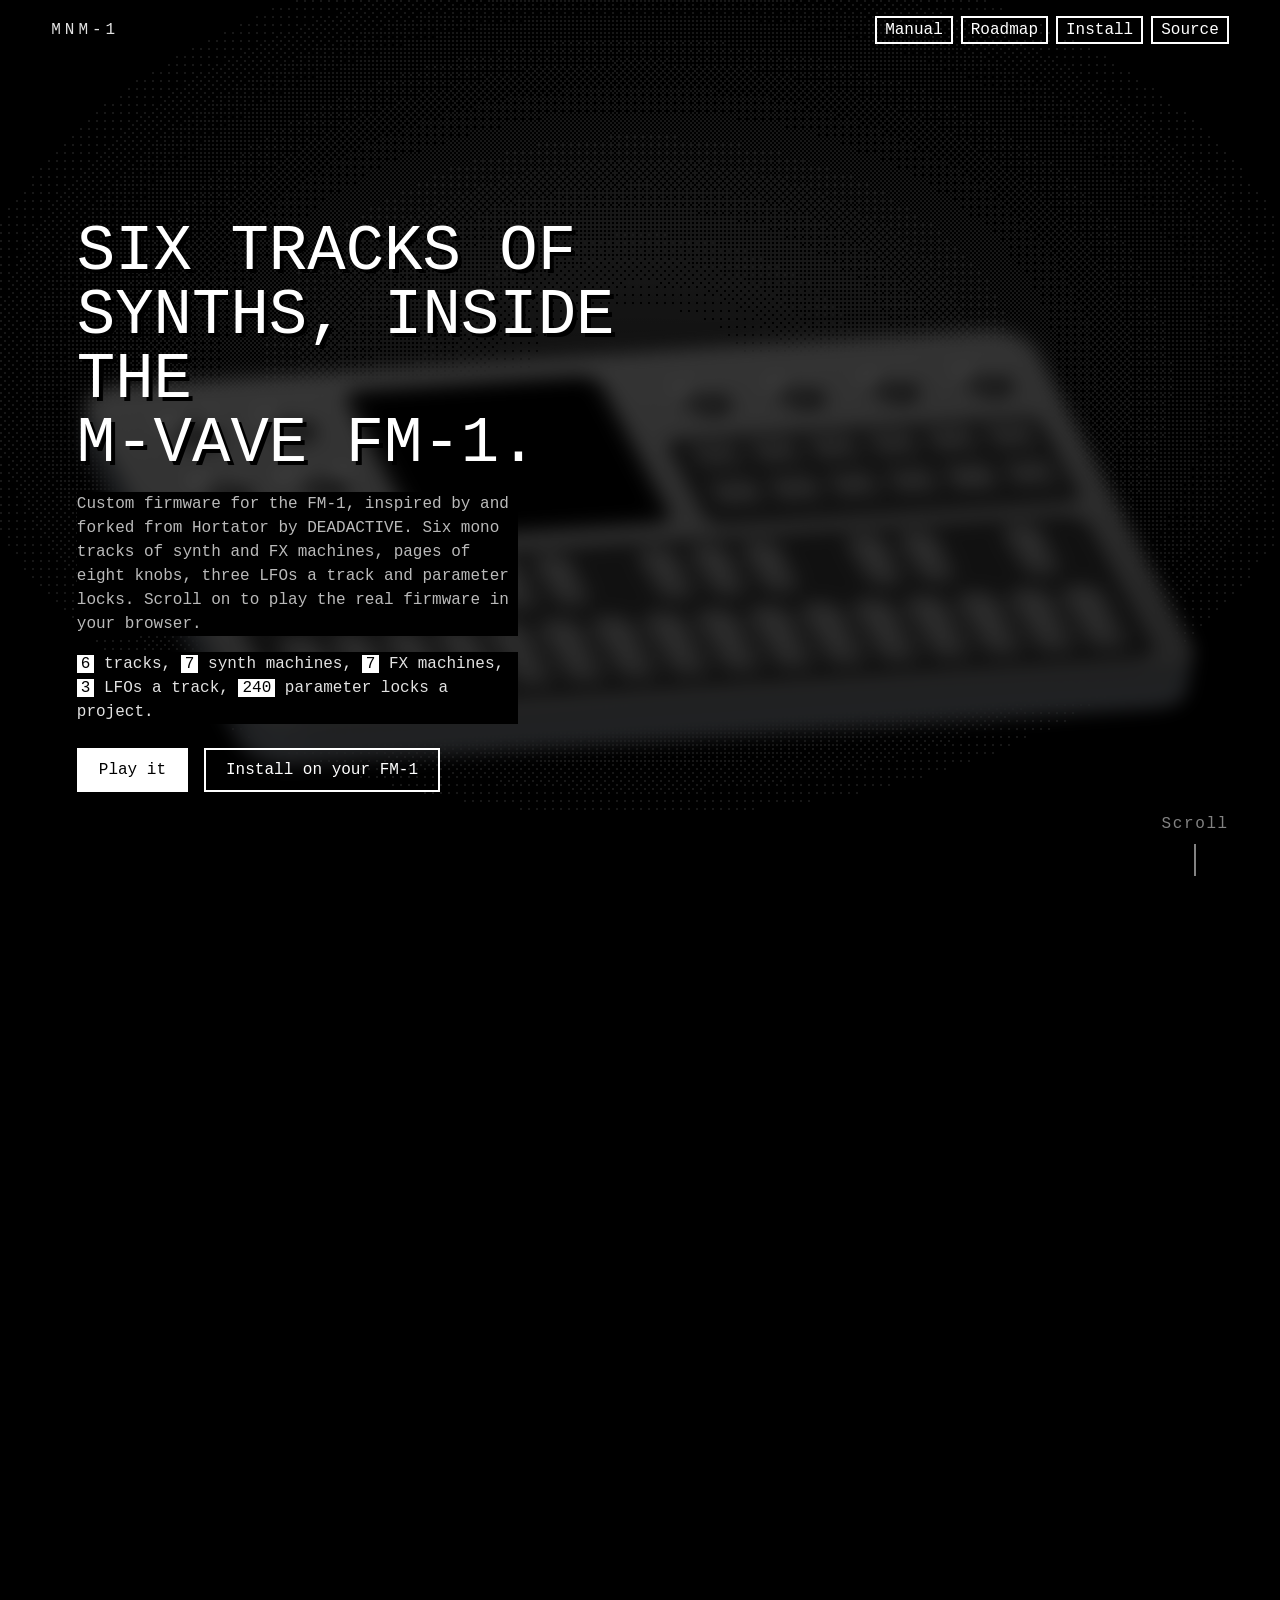
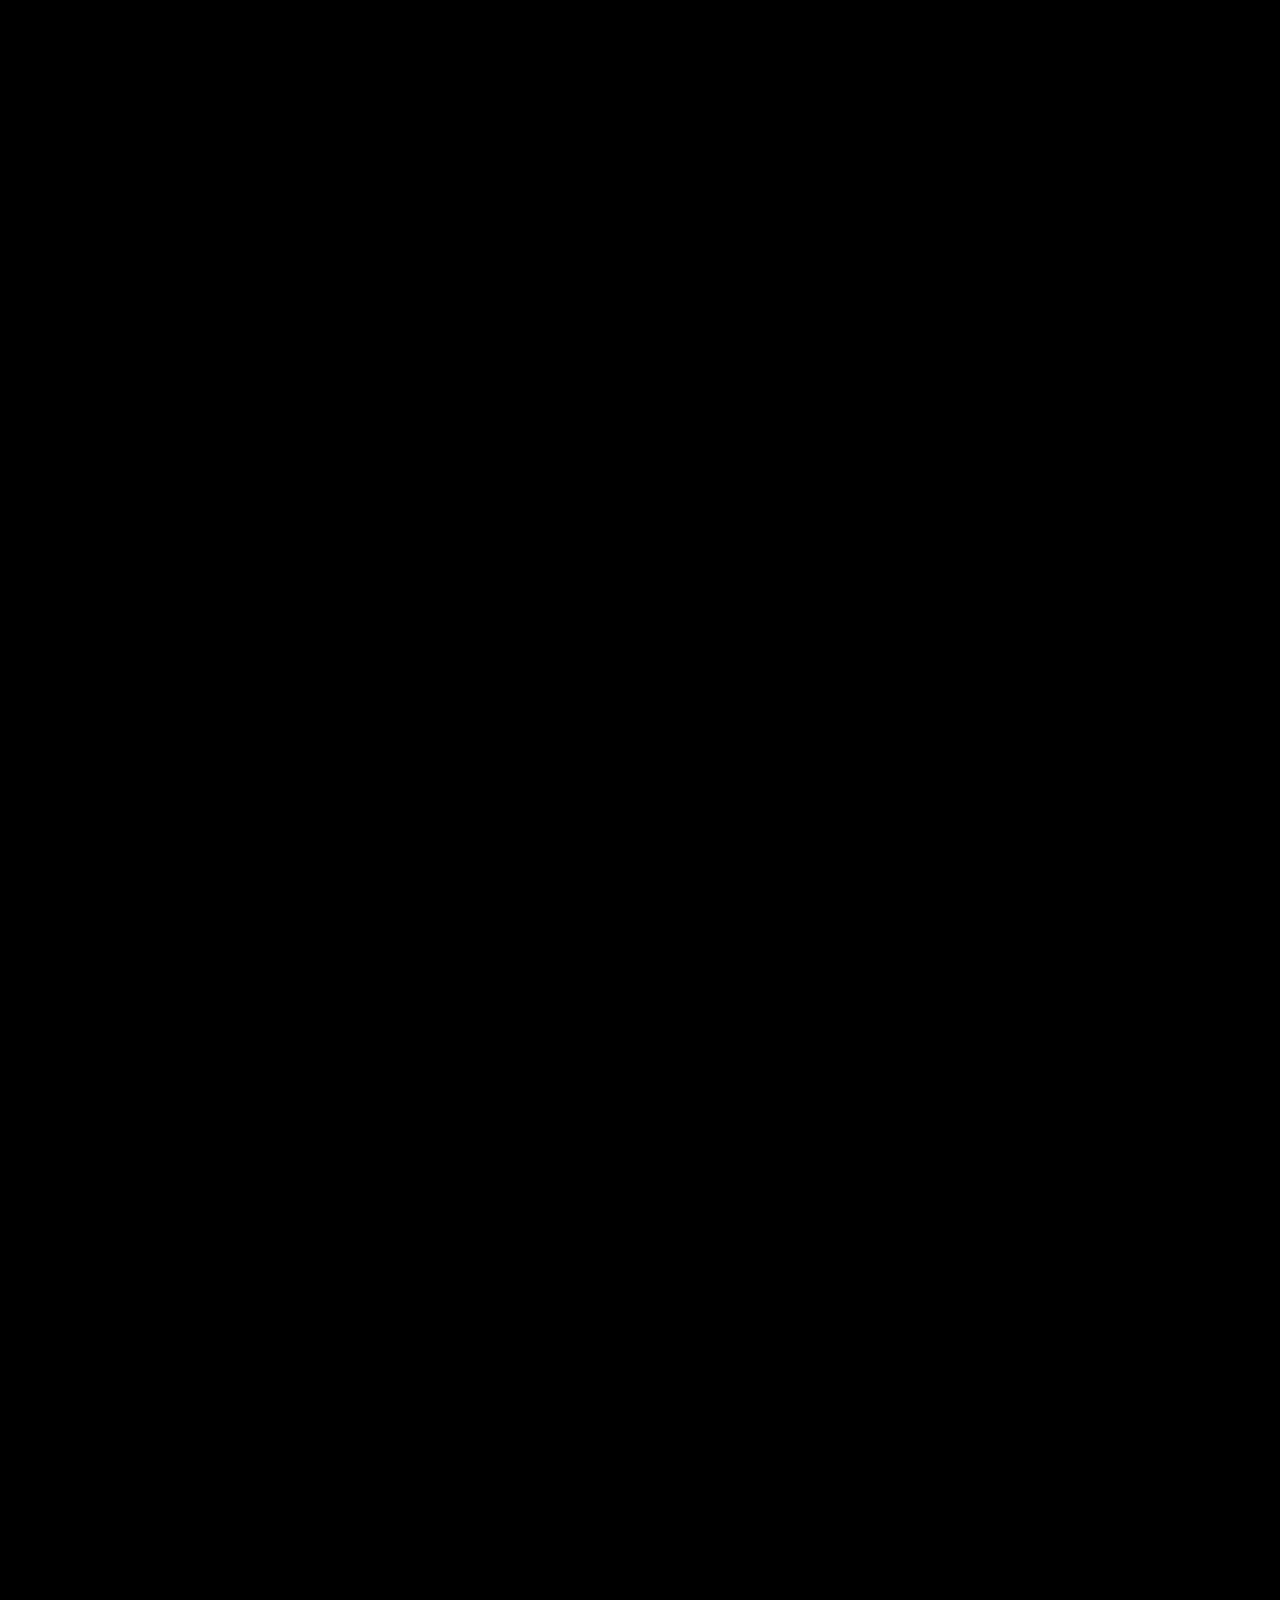
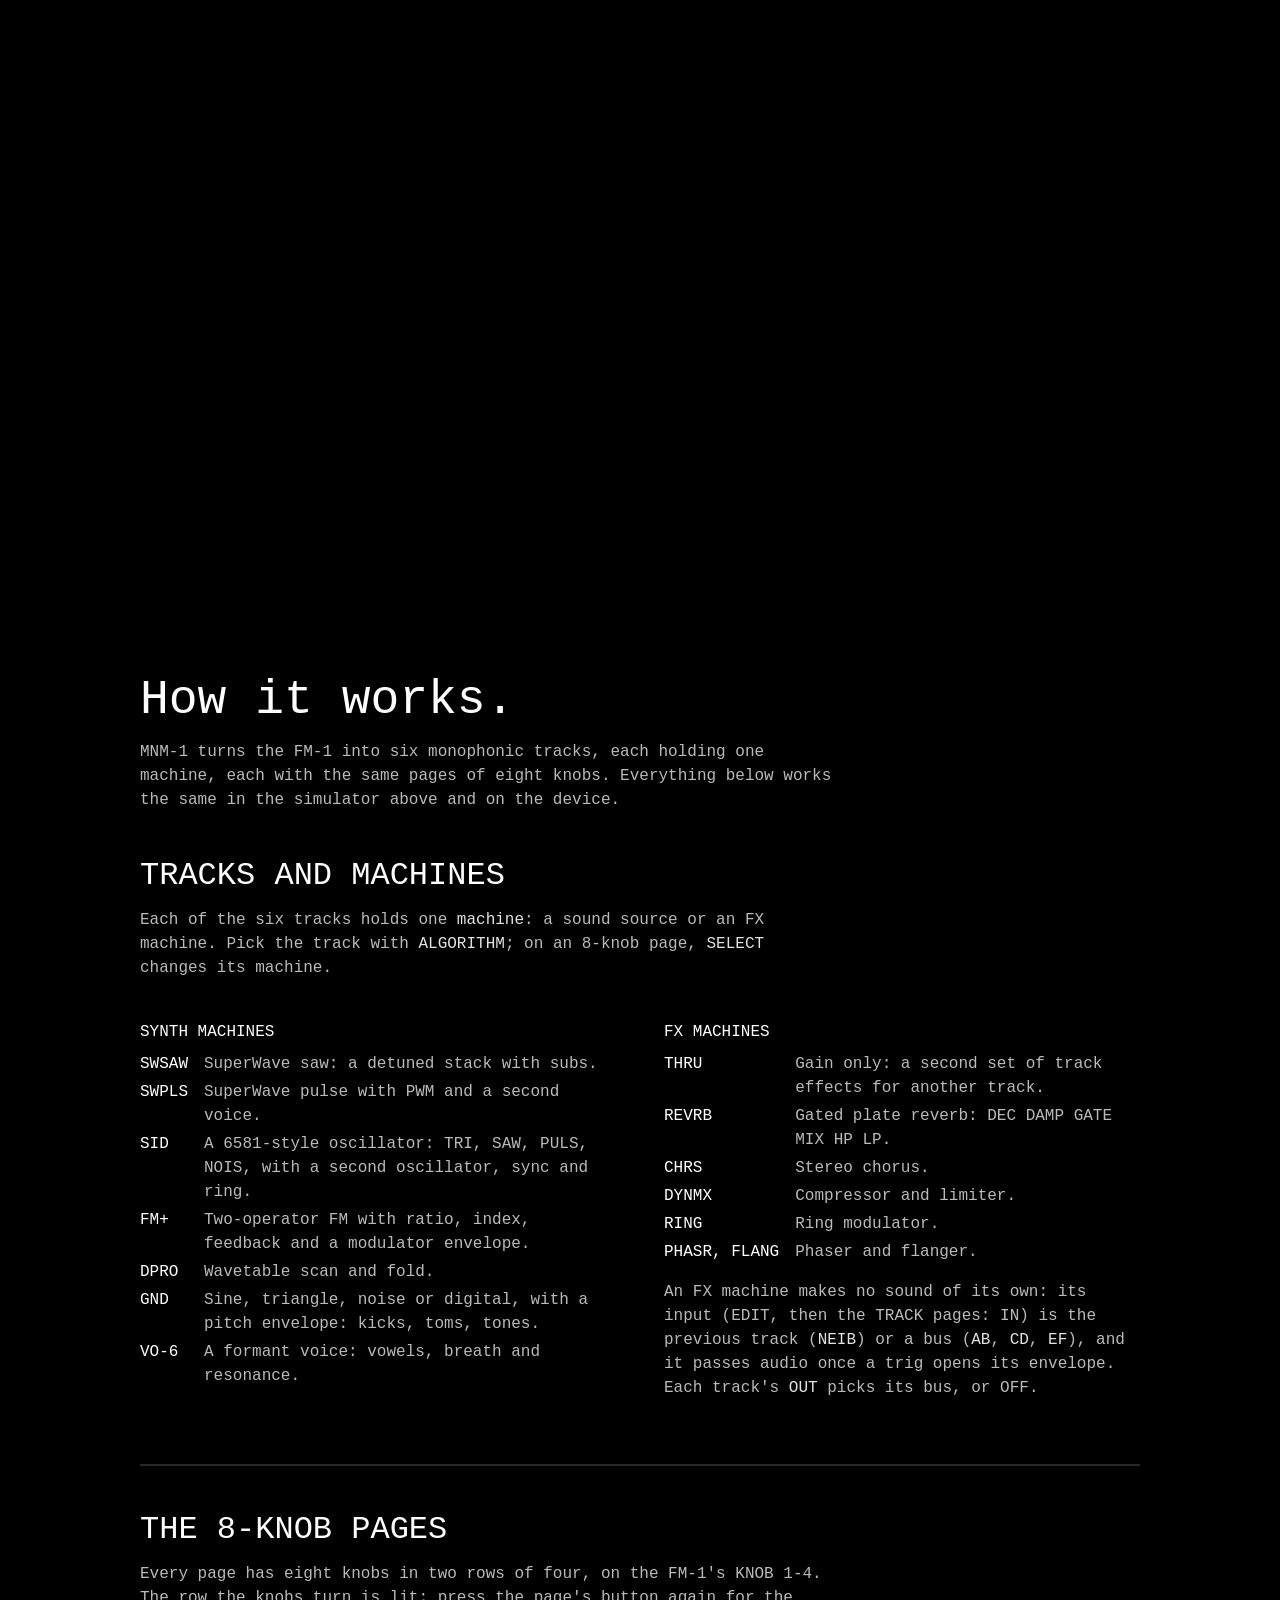
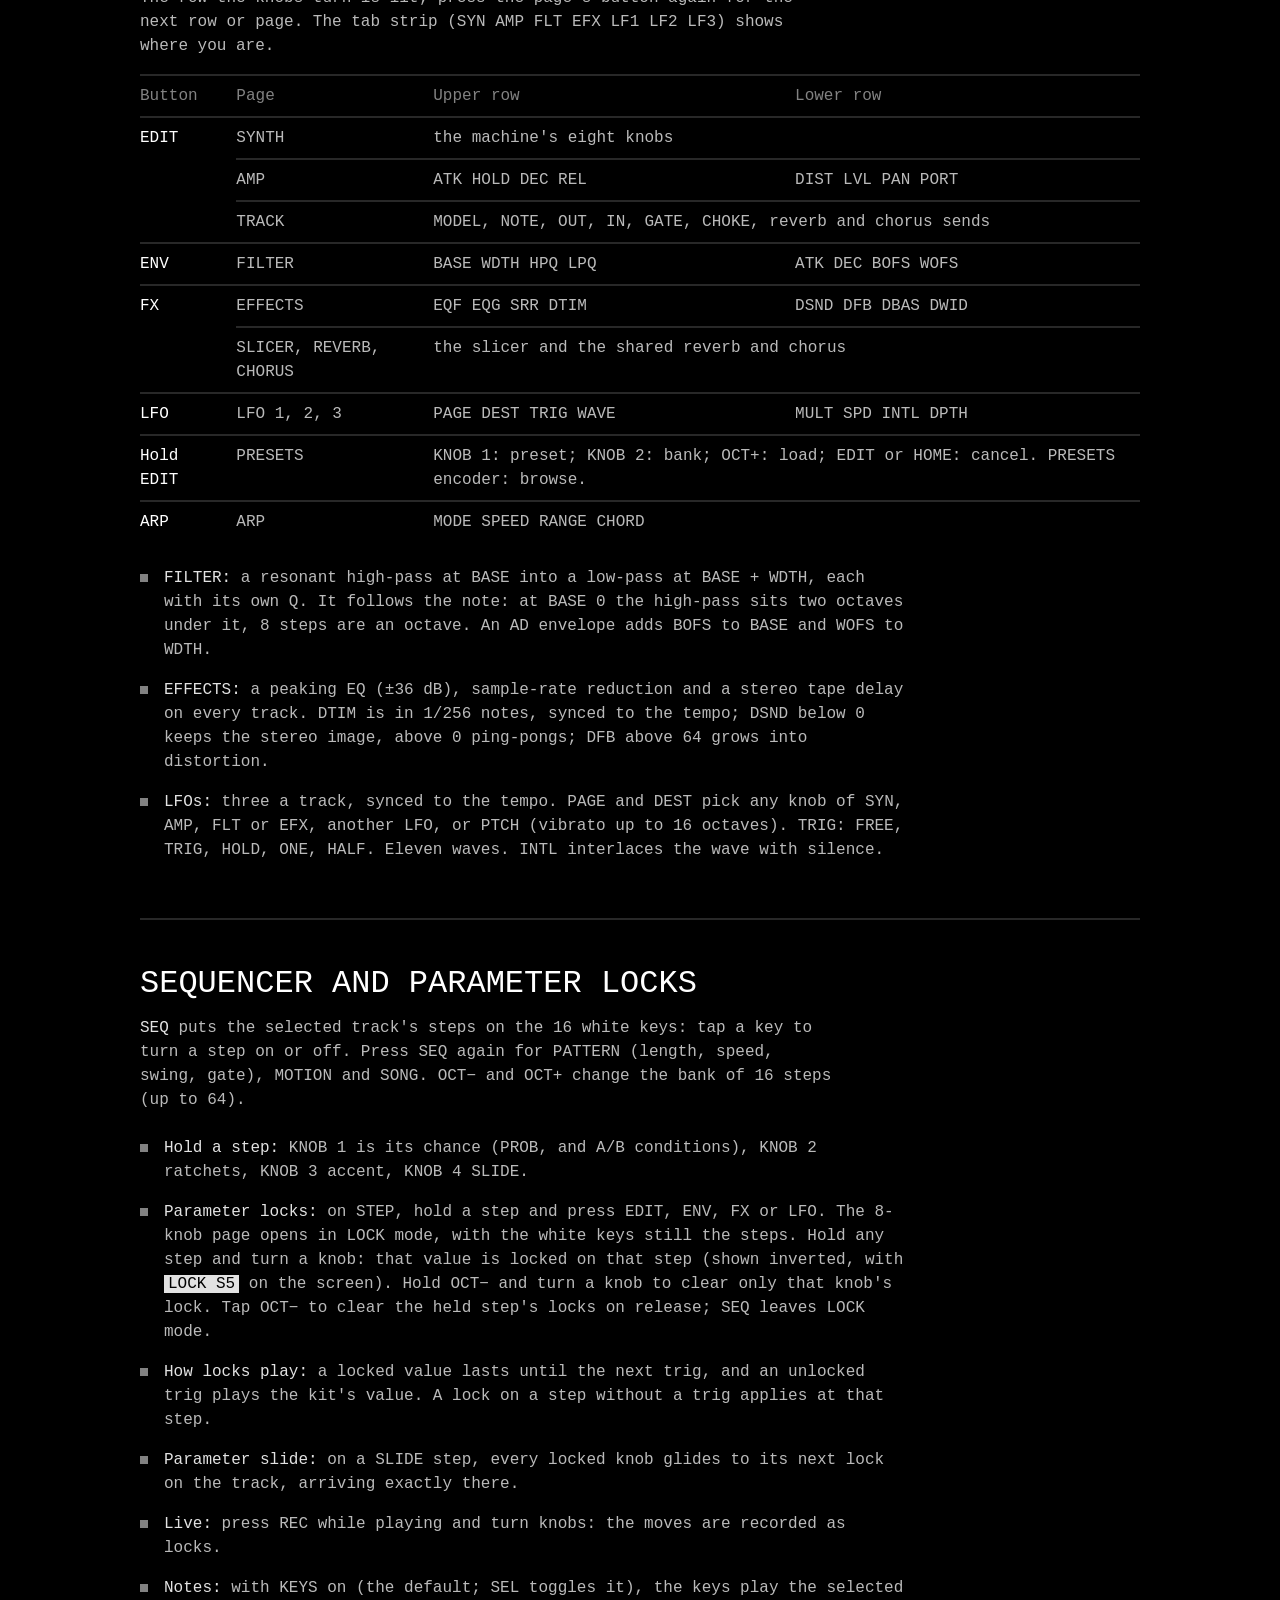
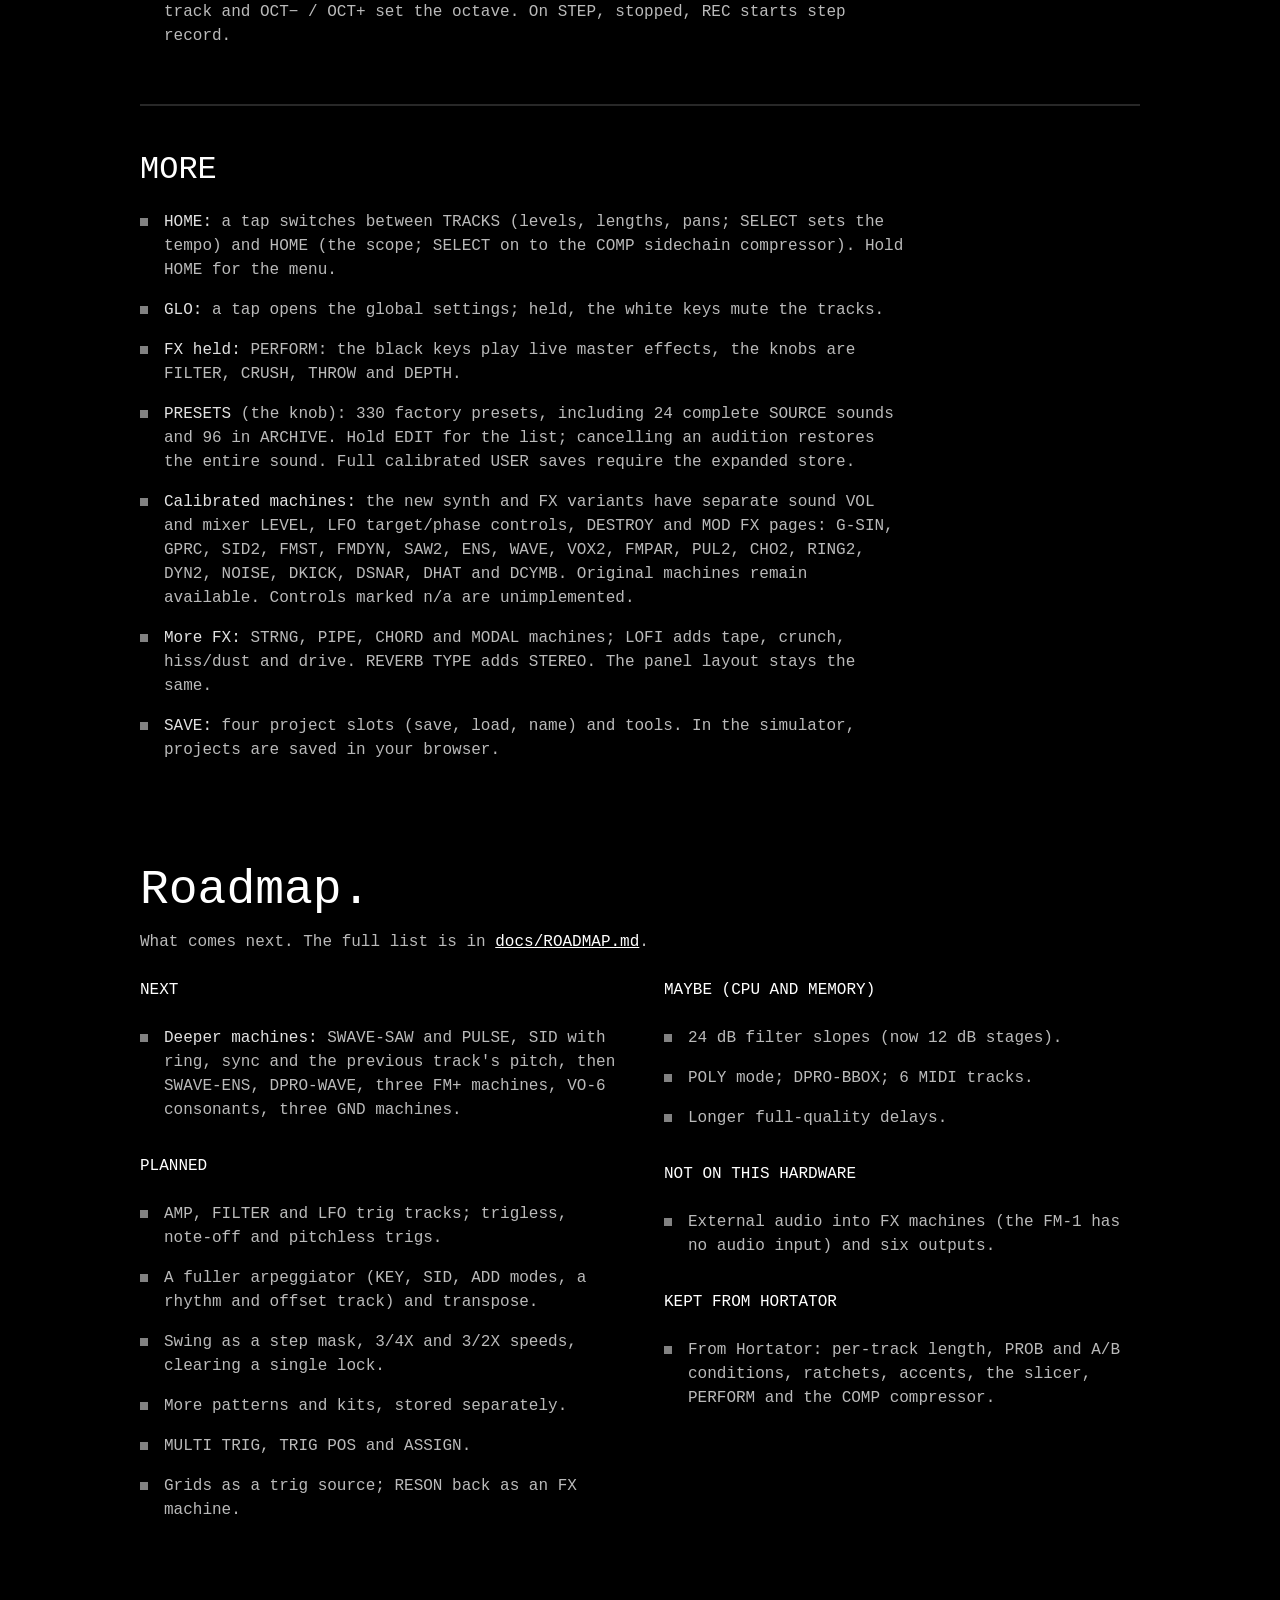
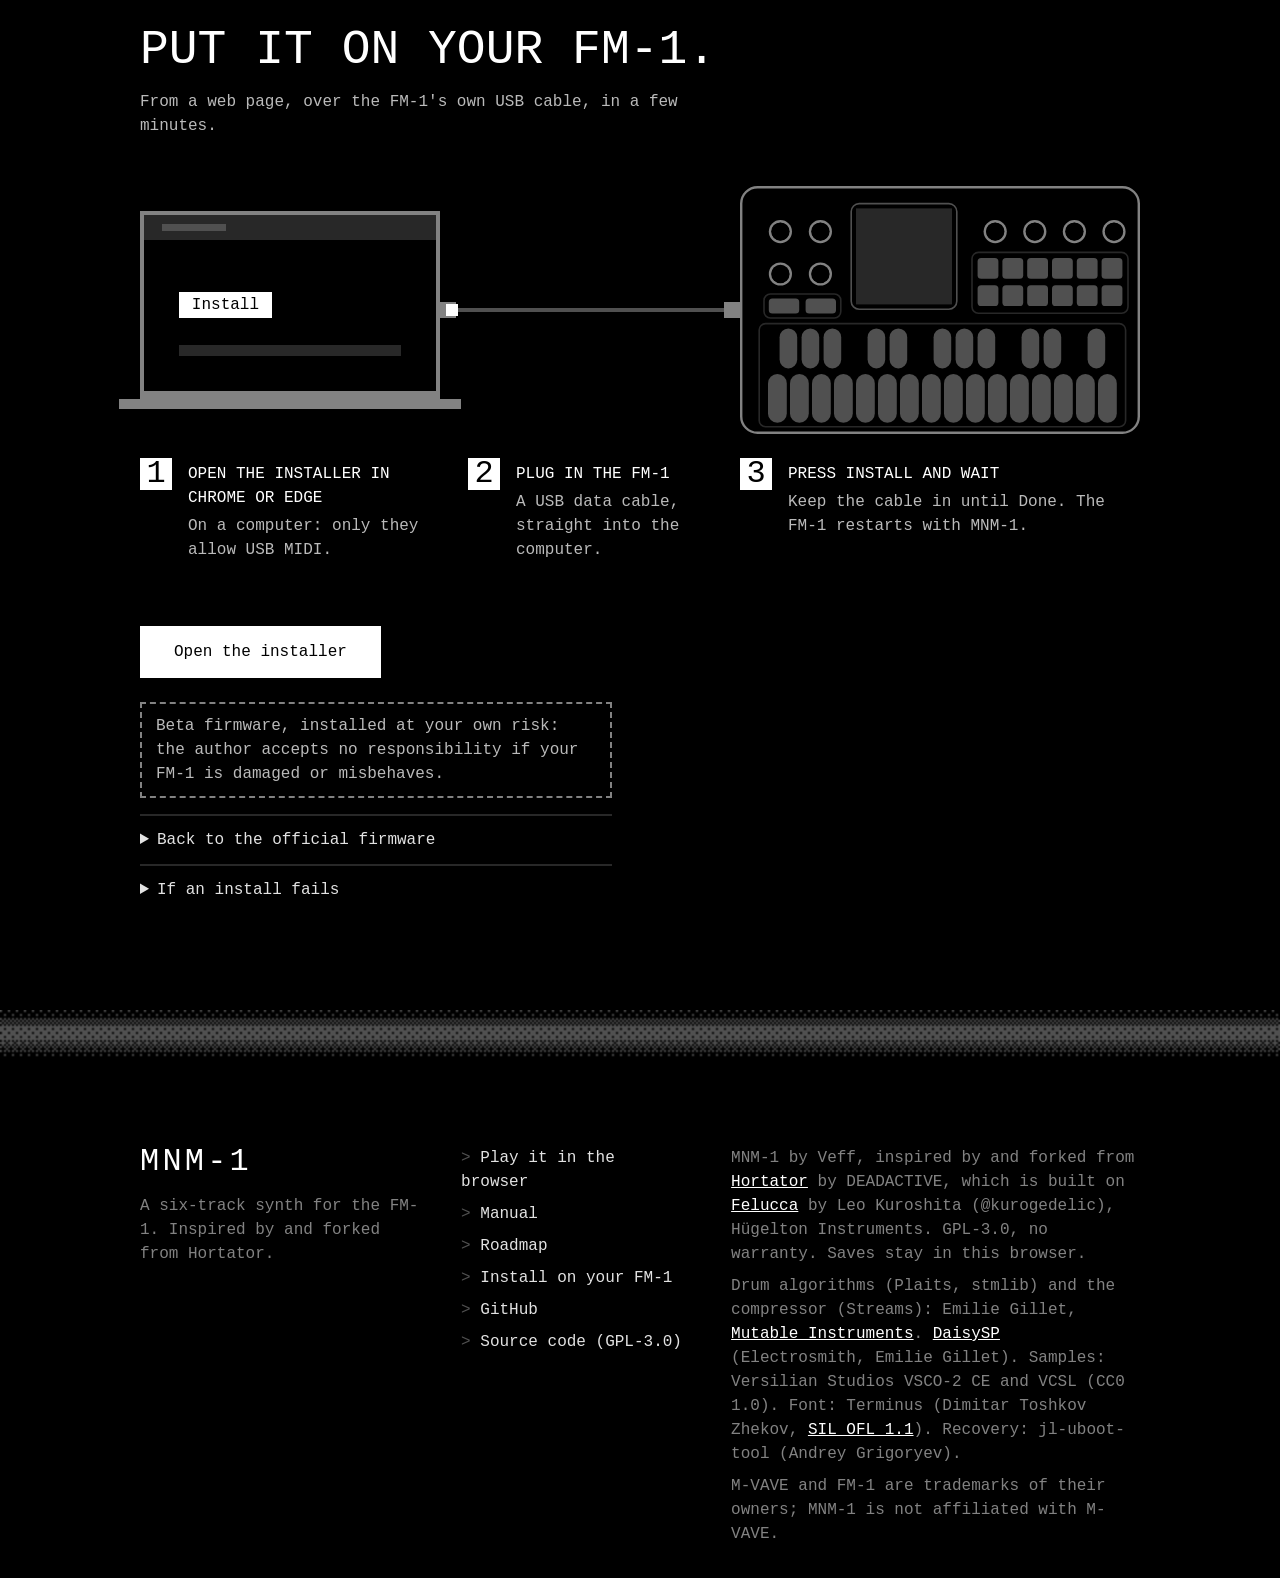
==== commit 119aa77c: "Port calibrated audio, complete factory sounds and CPU1 rendering Keep legacy machines and the exist" ====
--- a/web/sim/index.html
+++ b/web/sim/index.html
@@ -201,8 +201,14 @@
       <li><b>GLO:</b> a tap opens the global settings; held, the white keys mute the tracks.</li>
       <li><b>FX held:</b> PERFORM: the black keys play live master effects, the knobs are FILTER, CRUSH, THROW and
         DEPTH.</li>
-      <li><b>PRESETS</b> (the knob): steps through the presets: bank MNM holds 55 for the synth and FX machines
-        (SUPERSAW, HOOVER, SIDSYNC, EPIANO, TUBEBELL, ORGAN, GNDKICK, CHOIR, PLATE ...). Hold EDIT for the list.</li>
+      <li><b>PRESETS</b> (the knob): 330 factory presets, including 24 complete SOURCE sounds and 96 in ARCHIVE.
+        Hold EDIT for the list; cancelling an audition restores the entire sound. Full calibrated USER saves require the expanded store.</li>
+      <li><b>Calibrated machines:</b> the new synth and FX variants have separate sound VOL and mixer LEVEL,
+        LFO target/phase controls, DESTROY and MOD FX pages: G-SIN, GPRC, SID2, FMST, FMDYN, SAW2, ENS, WAVE,
+        VOX2, FMPAR, PUL2, CHO2, RING2, DYN2, NOISE, DKICK, DSNAR, DHAT and DCYMB.
+        Original machines remain available. Controls marked n/a are unimplemented.</li>
+      <li><b>More FX:</b> STRNG, PIPE, CHORD and MODAL machines; LOFI adds tape, crunch, hiss/dust and drive.
+        REVERB TYPE adds STEREO. The panel layout stays the same.</li>
       <li><b>SAVE:</b> four project slots (save, load, name) and tools. In the simulator, projects are saved in your
         browser.</li>
     </ul>
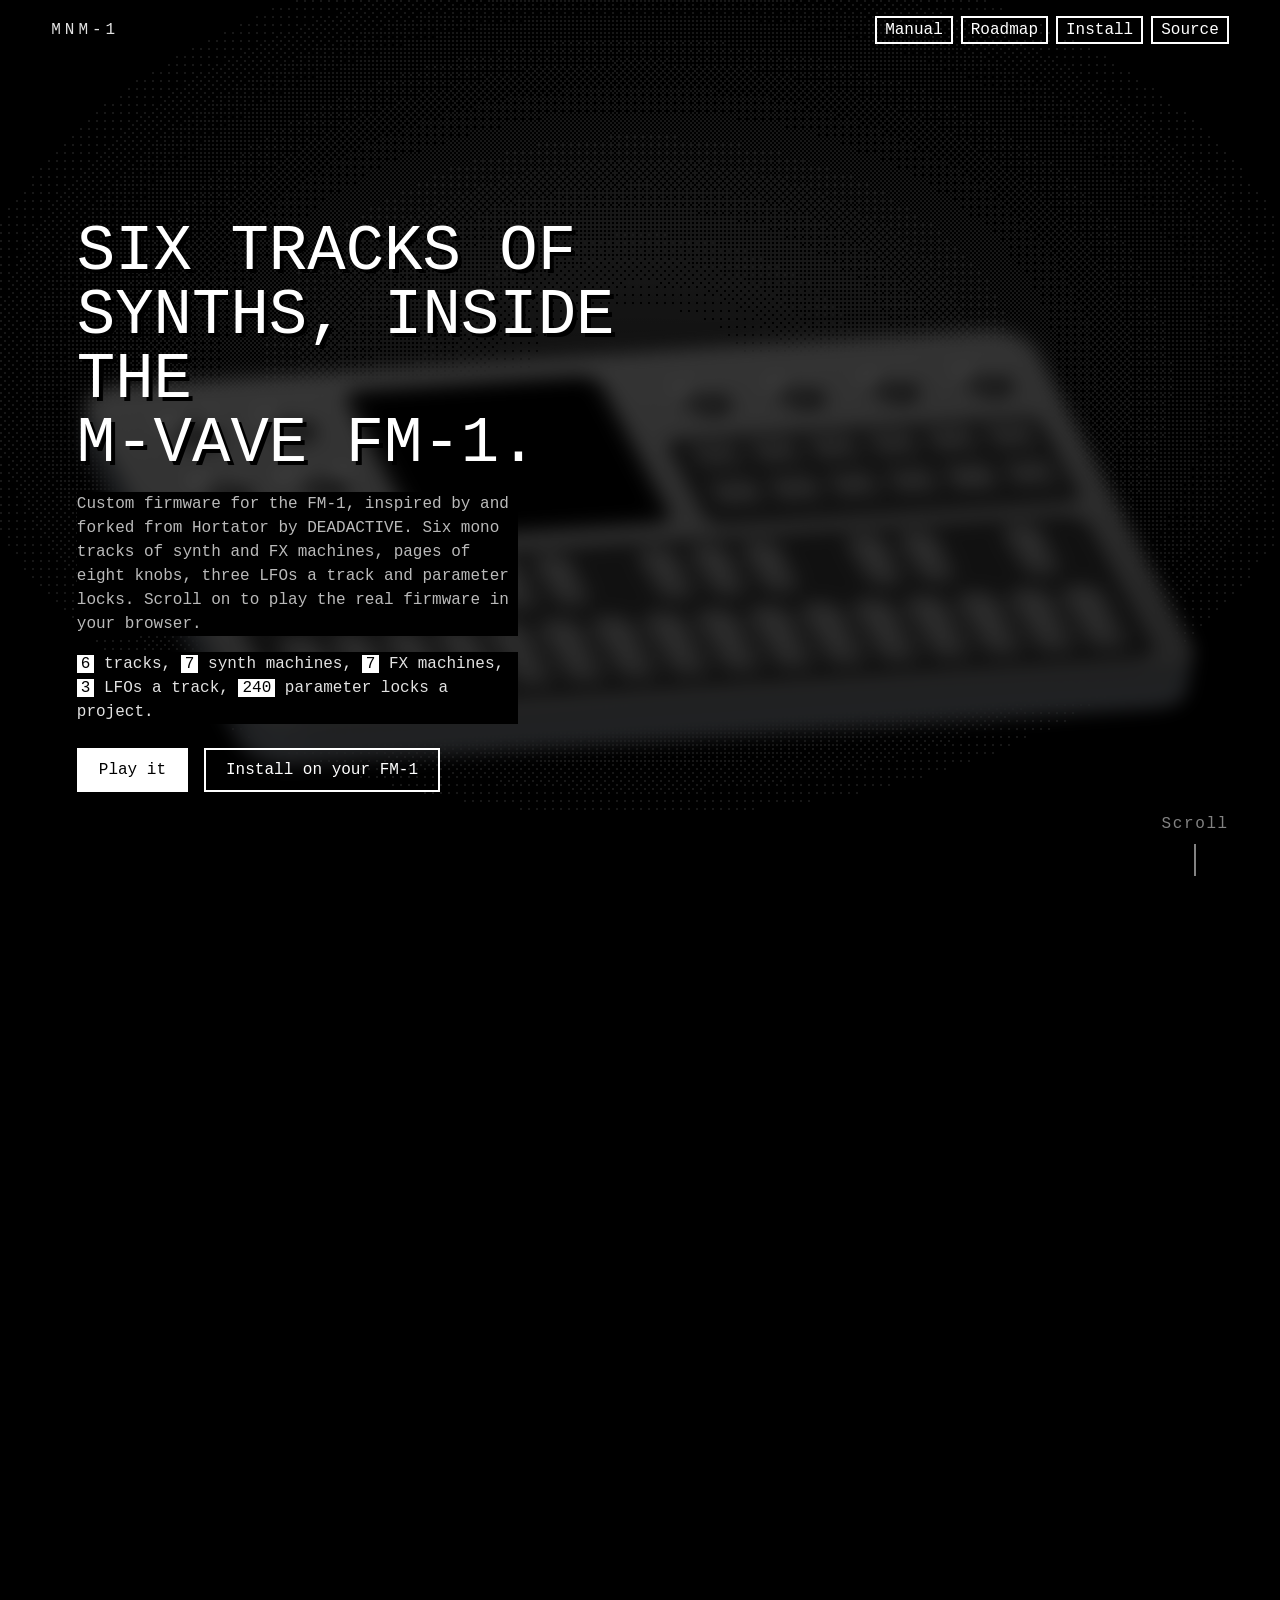
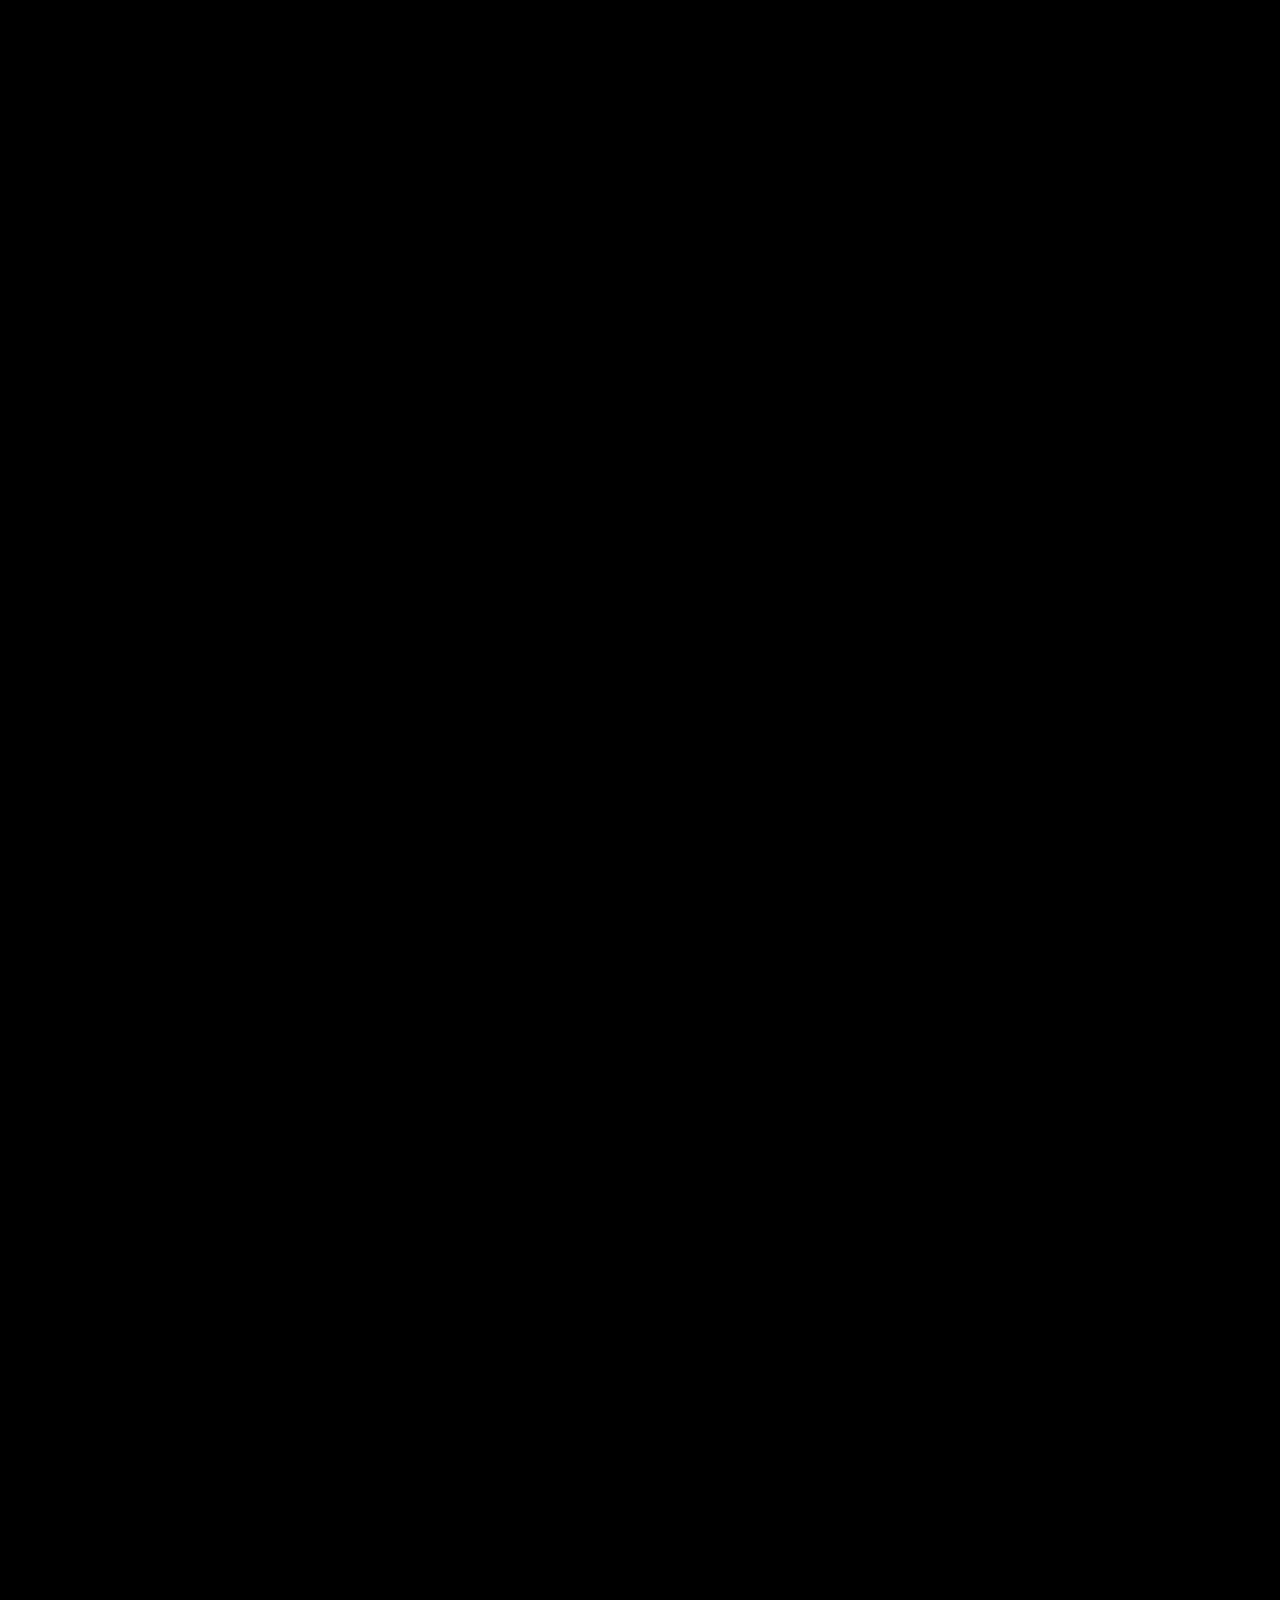
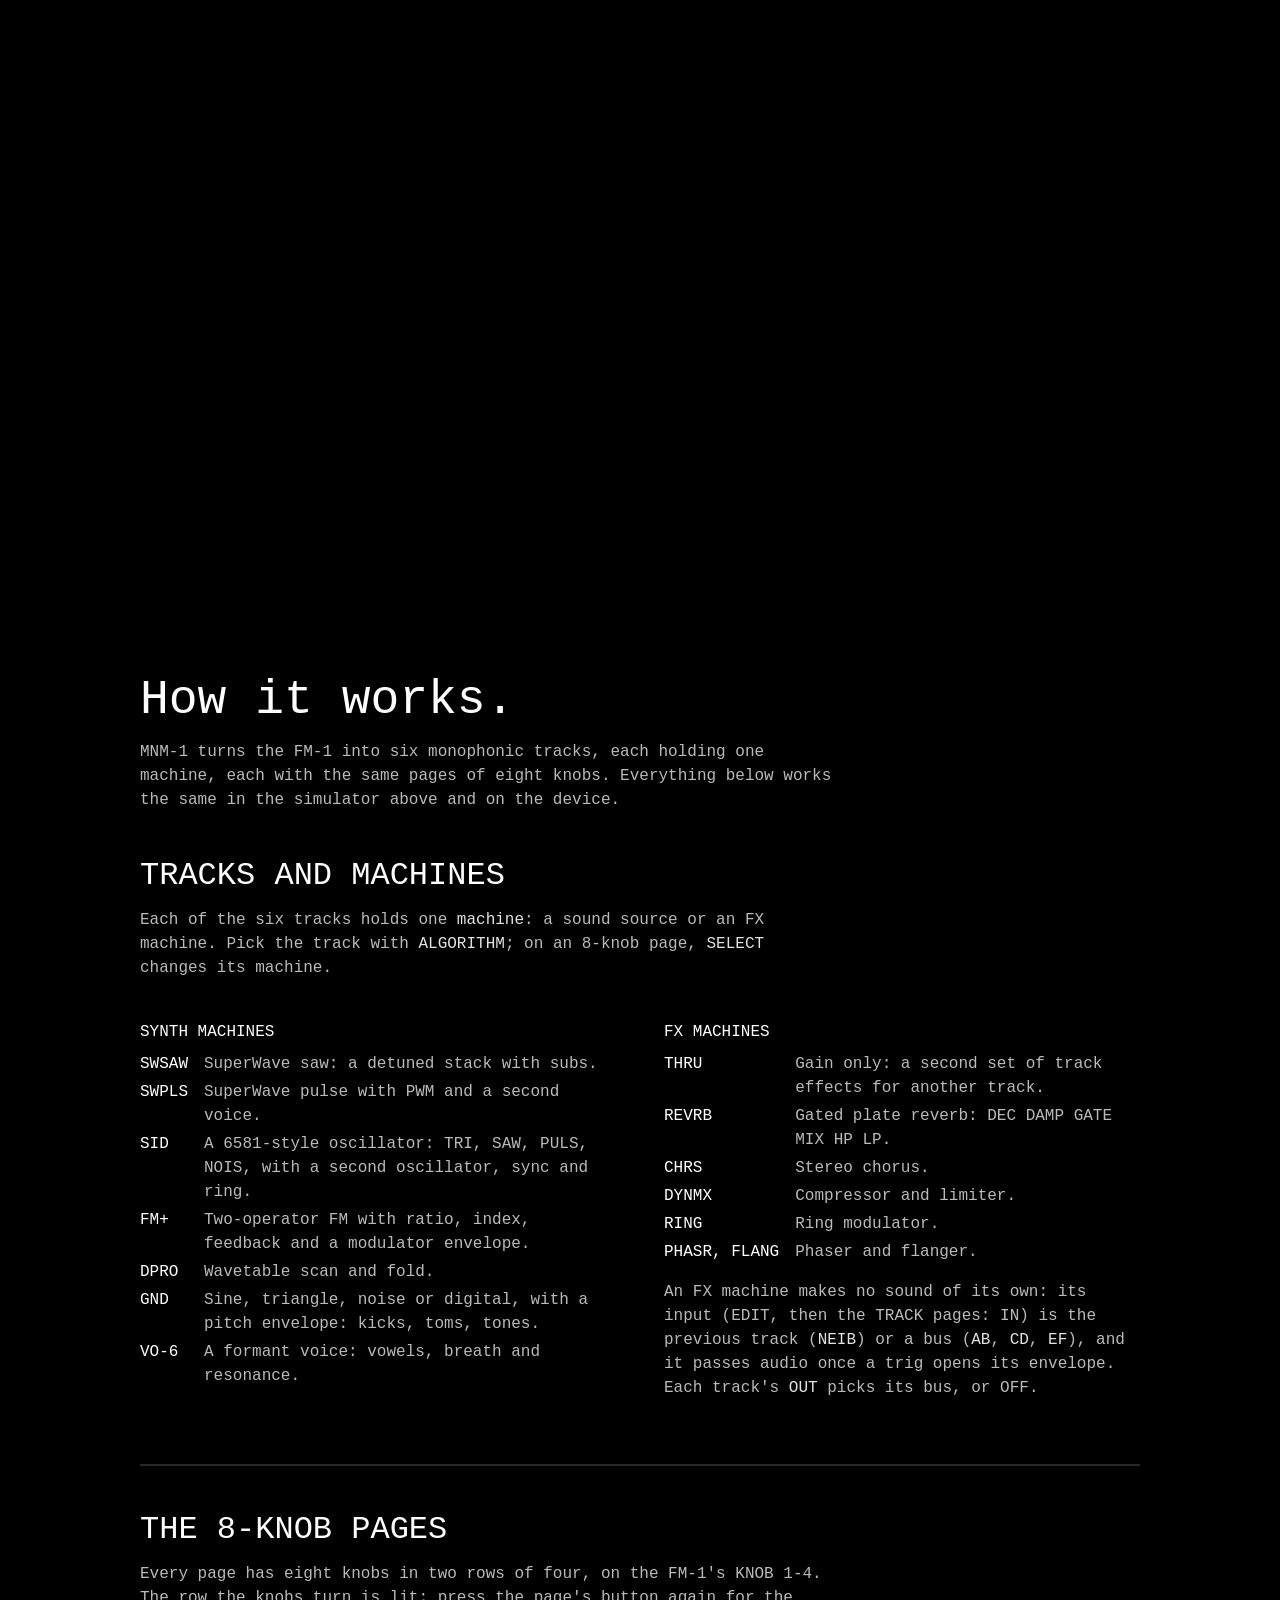
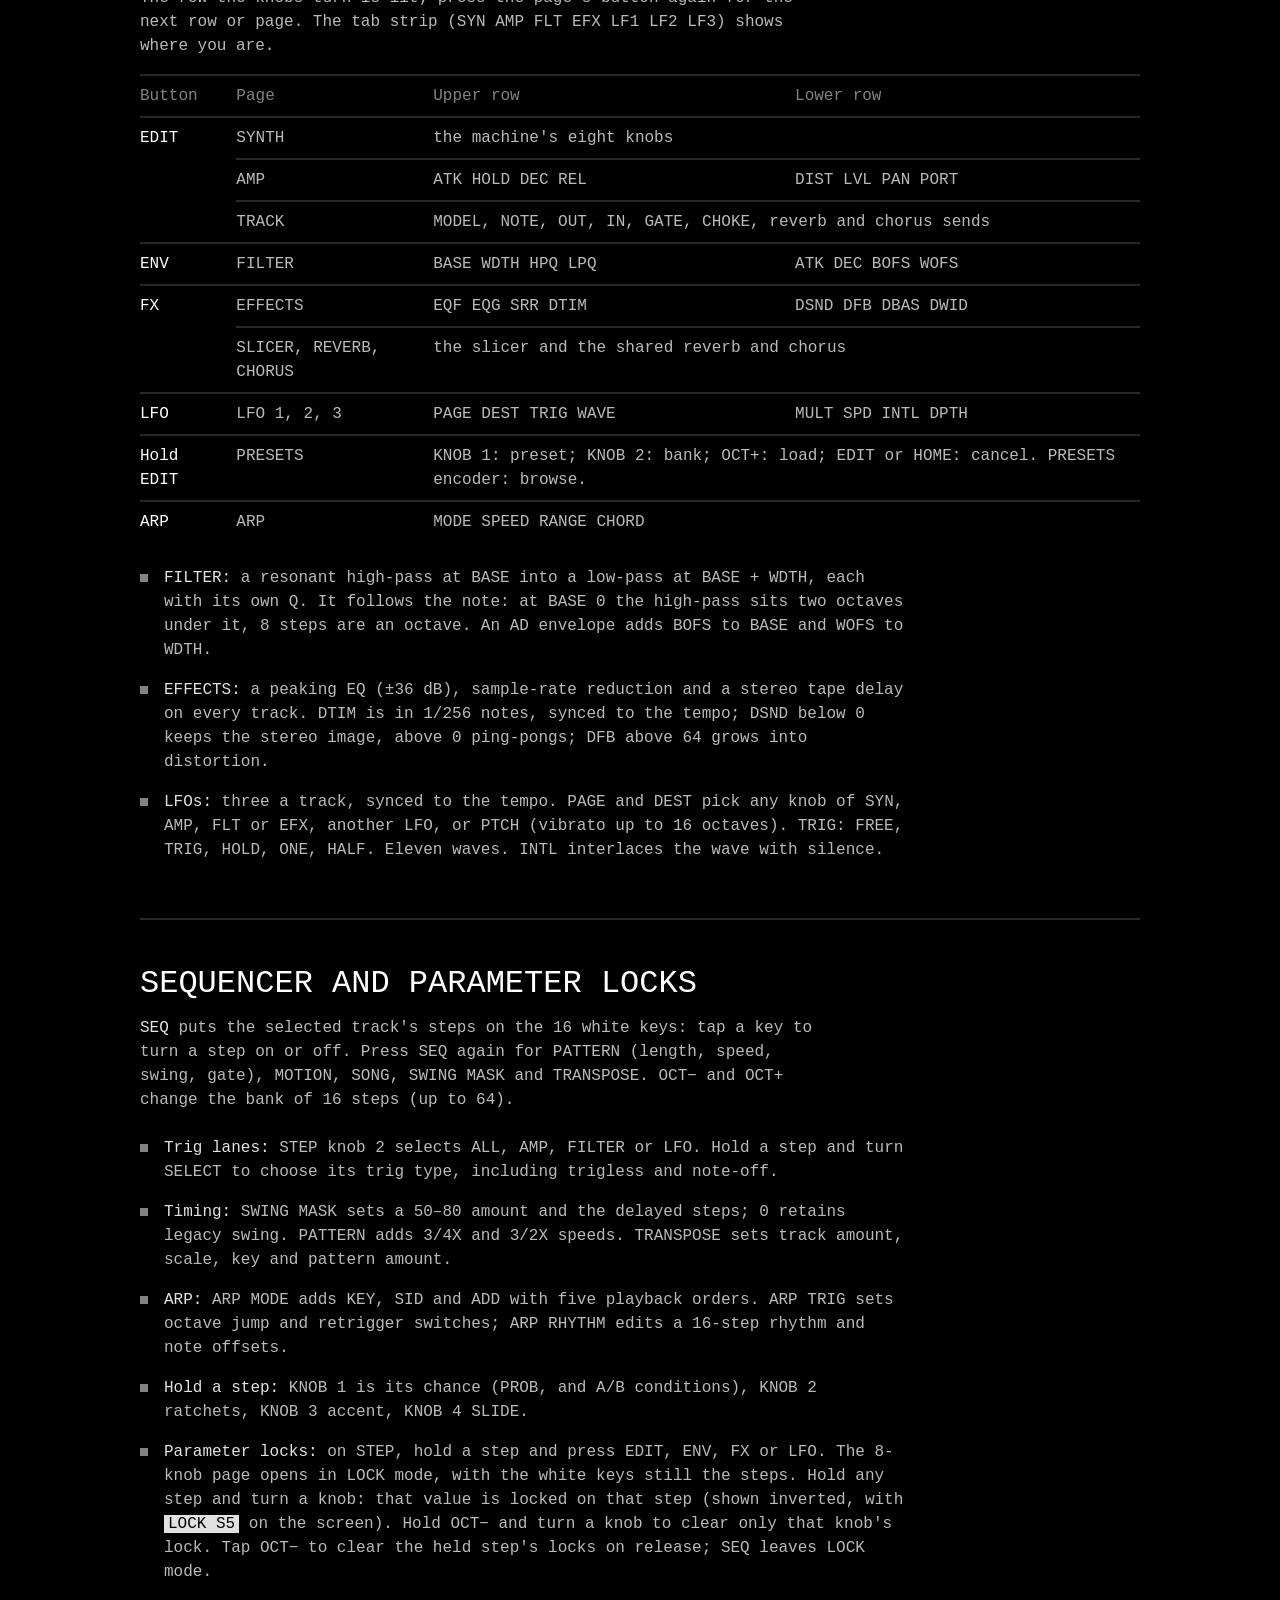
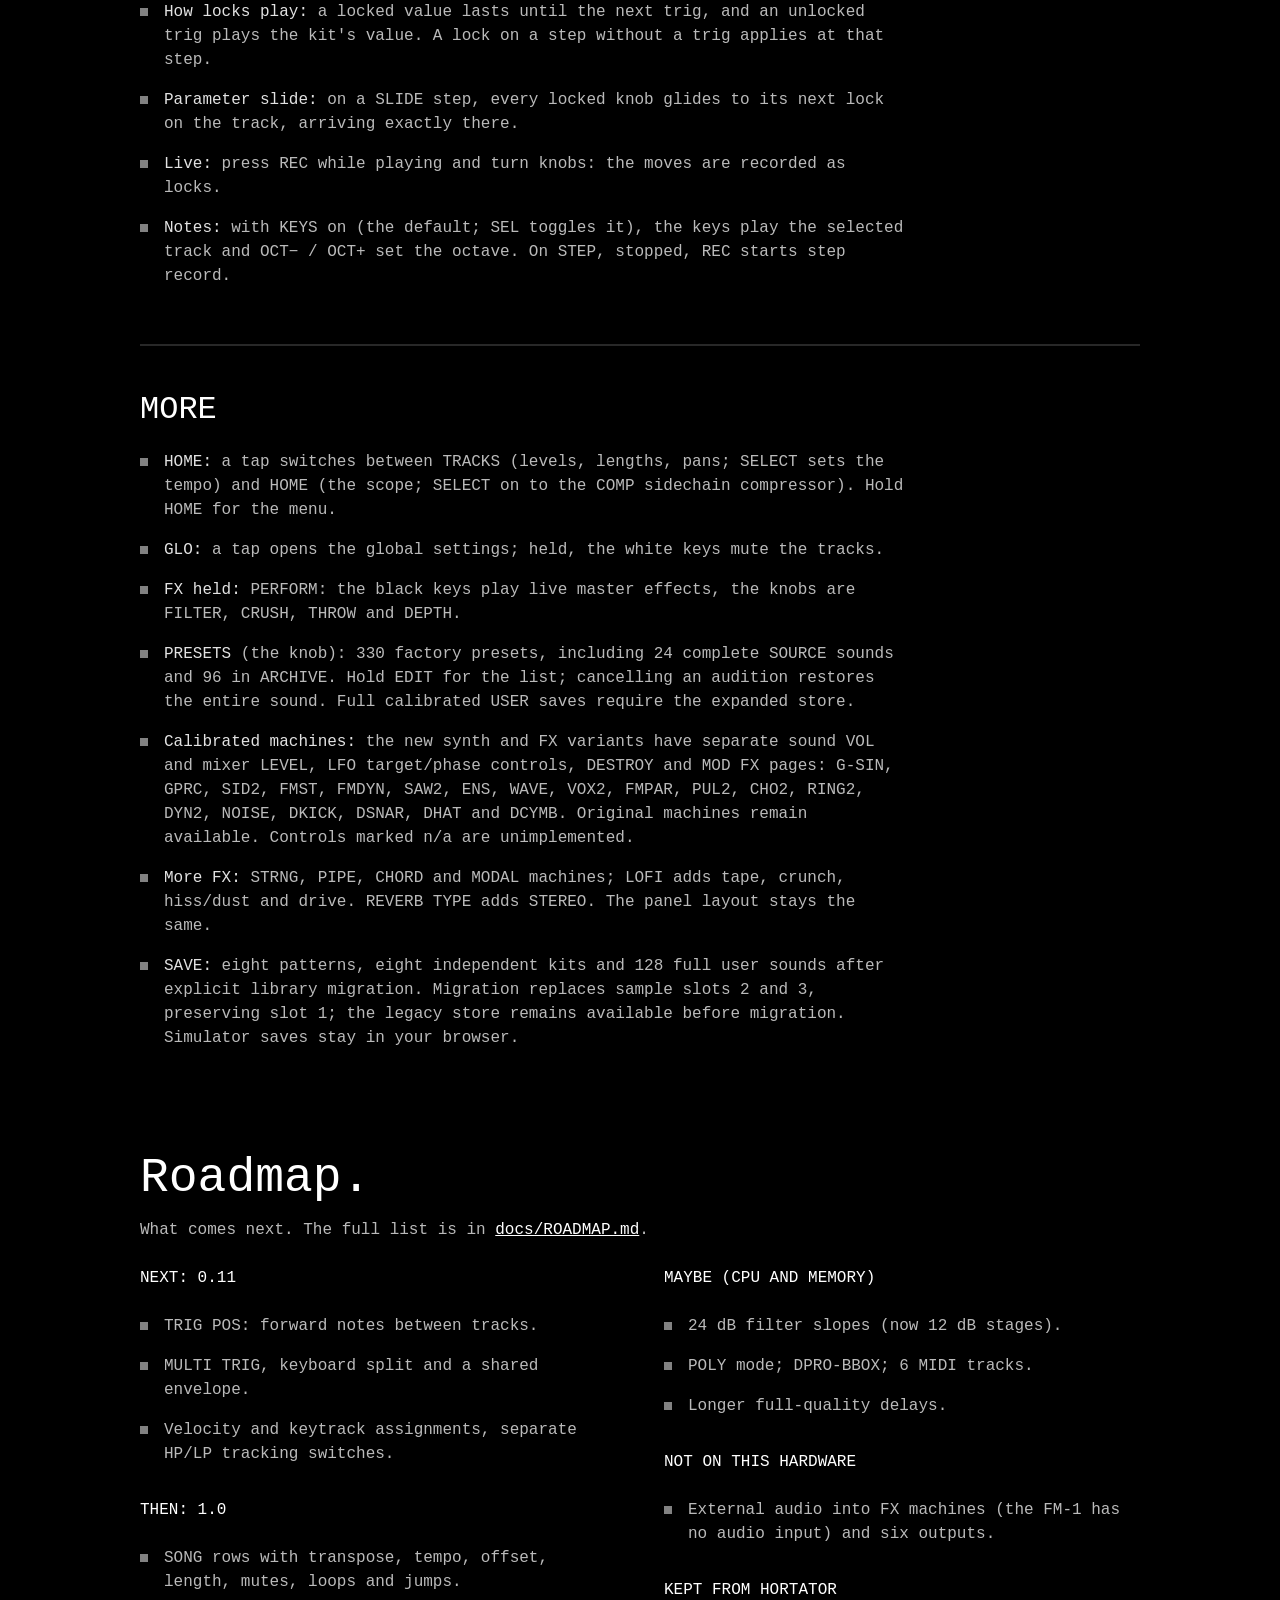
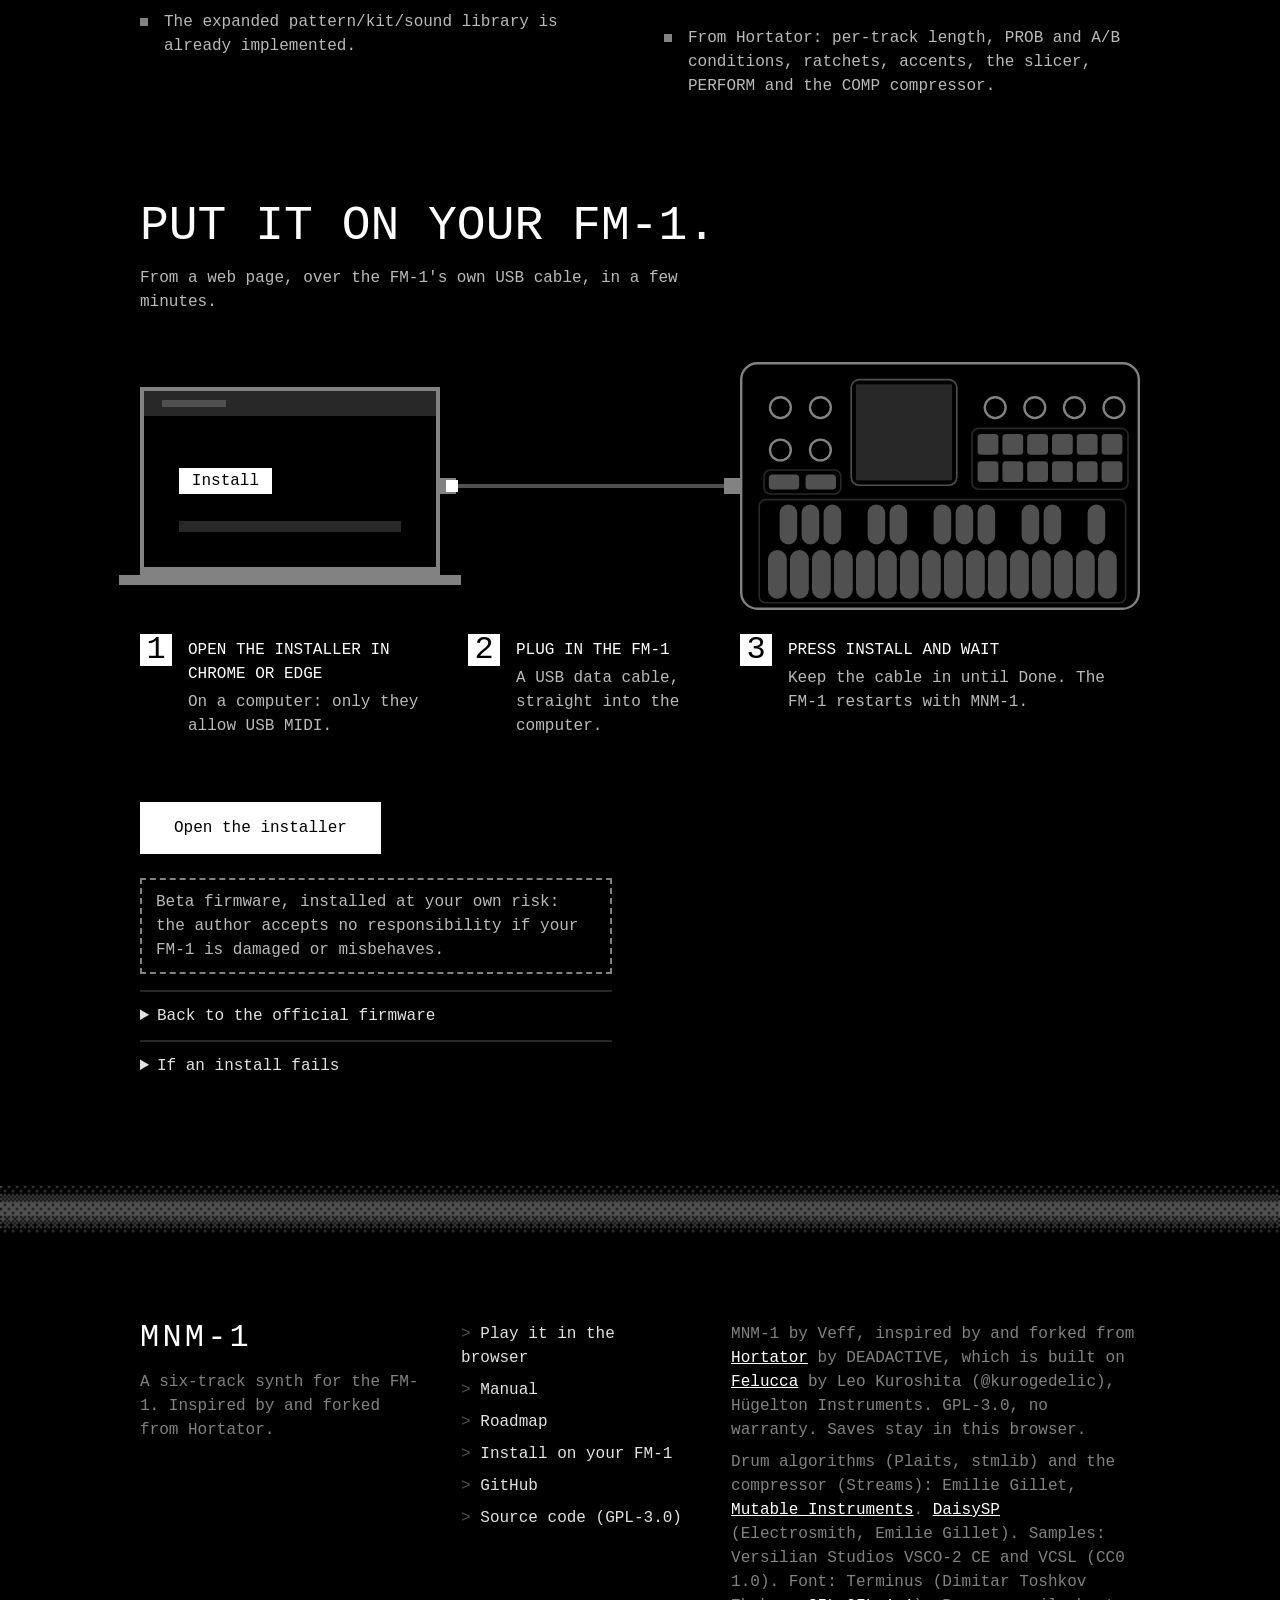
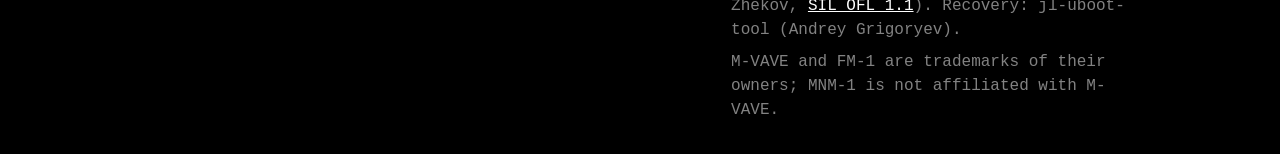
==== commit c832a69a: "Add swing masks, live arpeggiator modes and transpose Preserve legacy records through compact MNM6 e" ====
--- a/web/sim/index.html
+++ b/web/sim/index.html
@@ -174,9 +174,12 @@
   <article class="doc-block" aria-labelledby="m-seq">
     <h3 id="m-seq">Sequencer and parameter locks</h3>
     <p><b>SEQ</b> puts the selected track's steps on the 16 white keys: tap a key to turn a step on or off. Press SEQ
-      again for PATTERN (length, speed, swing, gate), MOTION and SONG. OCT− and OCT+ change the bank of 16 steps
+      again for PATTERN (length, speed, swing, gate), MOTION, SONG, SWING MASK and TRANSPOSE. OCT− and OCT+ change the bank of 16 steps
       (up to 64).</p>
     <ul class="doc-list">
+      <li><b>Trig lanes:</b> STEP knob 2 selects ALL, AMP, FILTER or LFO. Hold a step and turn SELECT to choose its trig type, including trigless and note-off.</li>
+      <li><b>Timing:</b> SWING MASK sets a 50–80 amount and the delayed steps; 0 retains legacy swing. PATTERN adds 3/4X and 3/2X speeds. TRANSPOSE sets track amount, scale, key and pattern amount.</li>
+      <li><b>ARP:</b> ARP MODE adds KEY, SID and ADD with five playback orders. ARP TRIG sets octave jump and retrigger switches; ARP RHYTHM edits a 16-step rhythm and note offsets.</li>
       <li><b>Hold a step:</b> KNOB 1 is its chance (PROB, and A/B conditions), KNOB 2 ratchets, KNOB 3 accent, KNOB 4
         SLIDE.</li>
       <li><b>Parameter locks:</b> on STEP, hold a step and press EDIT, ENV, FX or LFO. The 8-knob page opens in LOCK
@@ -209,8 +212,7 @@
         Original machines remain available. Controls marked n/a are unimplemented.</li>
       <li><b>More FX:</b> STRNG, PIPE, CHORD and MODAL machines; LOFI adds tape, crunch, hiss/dust and drive.
         REVERB TYPE adds STEREO. The panel layout stays the same.</li>
-      <li><b>SAVE:</b> four project slots (save, load, name) and tools. In the simulator, projects are saved in your
-        browser.</li>
+      <li><b>SAVE:</b> eight patterns, eight independent kits and 128 full user sounds after explicit library migration. Migration replaces sample slots 2 and 3, preserving slot 1; the legacy store remains available before migration. Simulator saves stay in your browser.</li>
     </ul>
   </article>
 </section>
@@ -223,19 +225,16 @@
   </header>
   <div class="doc-cols roadmap">
     <div>
-      <h4>Next</h4>
-      <ul class="doc-list">
-        <li><b>Deeper machines:</b> SWAVE-SAW and PULSE, SID with ring, sync and the previous track's pitch, then
-          SWAVE-ENS, DPRO-WAVE, three FM+ machines, VO-6 consonants, three GND machines.</li>
-      </ul>
-      <h4>Planned</h4>
-      <ul class="doc-list">
-        <li>AMP, FILTER and LFO trig tracks; trigless, note-off and pitchless trigs.</li>
-        <li>A fuller arpeggiator (KEY, SID, ADD modes, a rhythm and offset track) and transpose.</li>
-        <li>Swing as a step mask, 3/4X and 3/2X speeds, clearing a single lock.</li>
-        <li>More patterns and kits, stored separately.</li>
-        <li>MULTI TRIG, TRIG POS and ASSIGN.</li>
-        <li>Grids as a trig source; RESON back as an FX machine.</li>
+      <h4>Next: 0.11</h4>
+      <ul class="doc-list">
+        <li>TRIG POS: forward notes between tracks.</li>
+        <li>MULTI TRIG, keyboard split and a shared envelope.</li>
+        <li>Velocity and keytrack assignments, separate HP/LP tracking switches.</li>
+      </ul>
+      <h4>Then: 1.0</h4>
+      <ul class="doc-list">
+        <li>SONG rows with transpose, tempo, offset, length, mutes, loops and jumps.</li>
+        <li>The expanded pattern/kit/sound library is already implemented.</li>
       </ul>
     </div>
     <div>
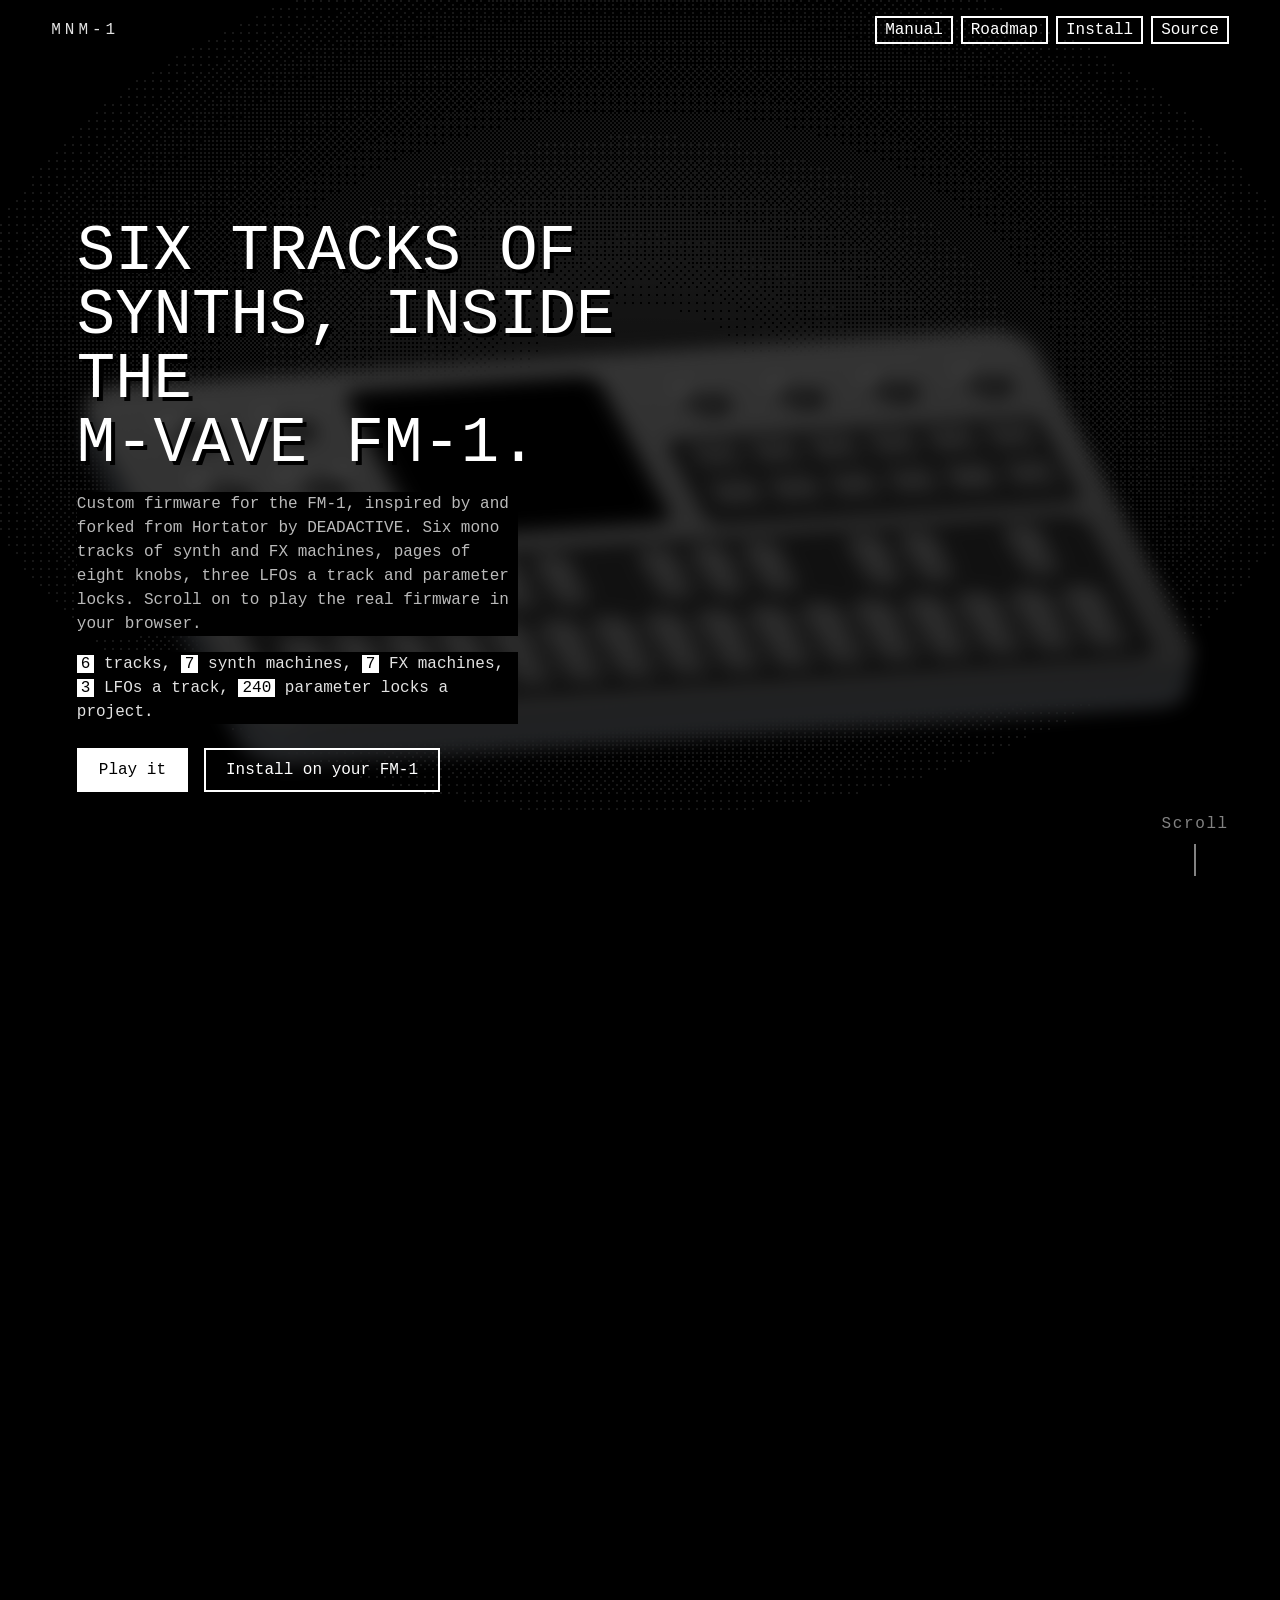
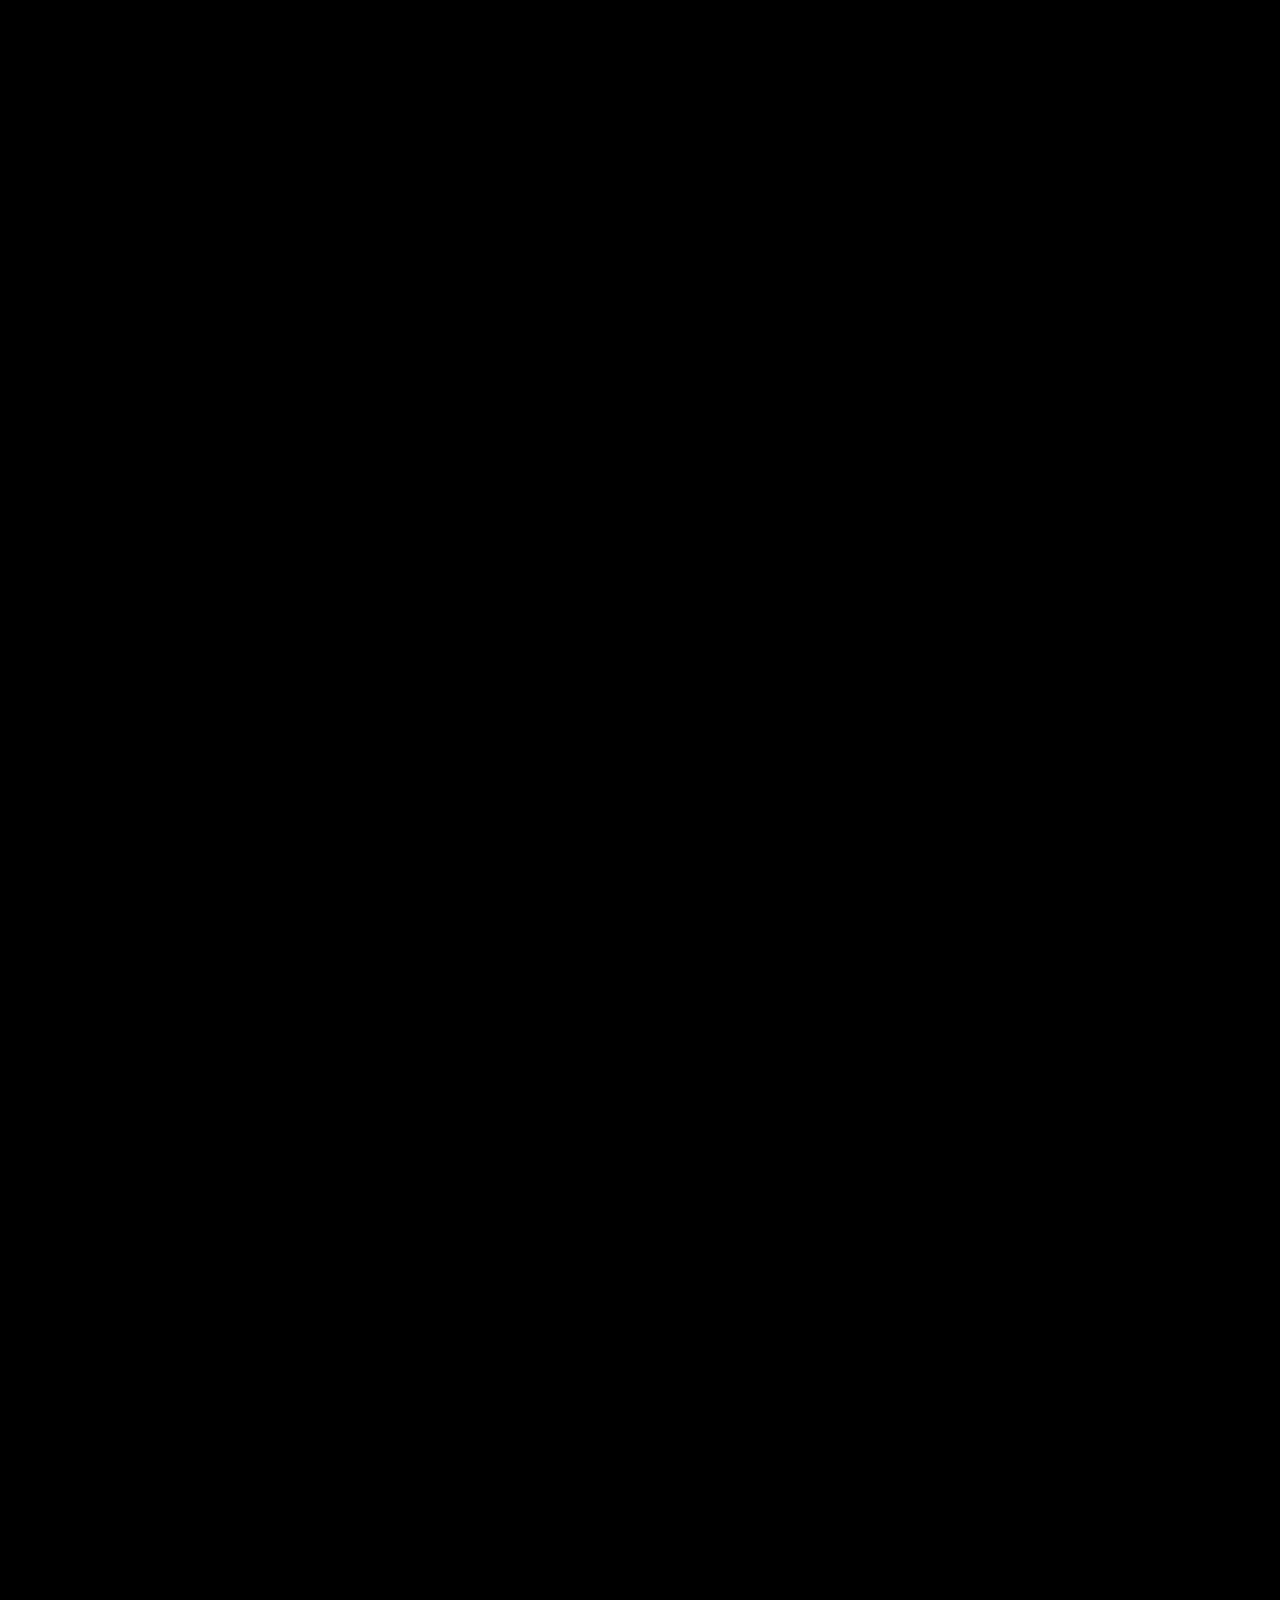
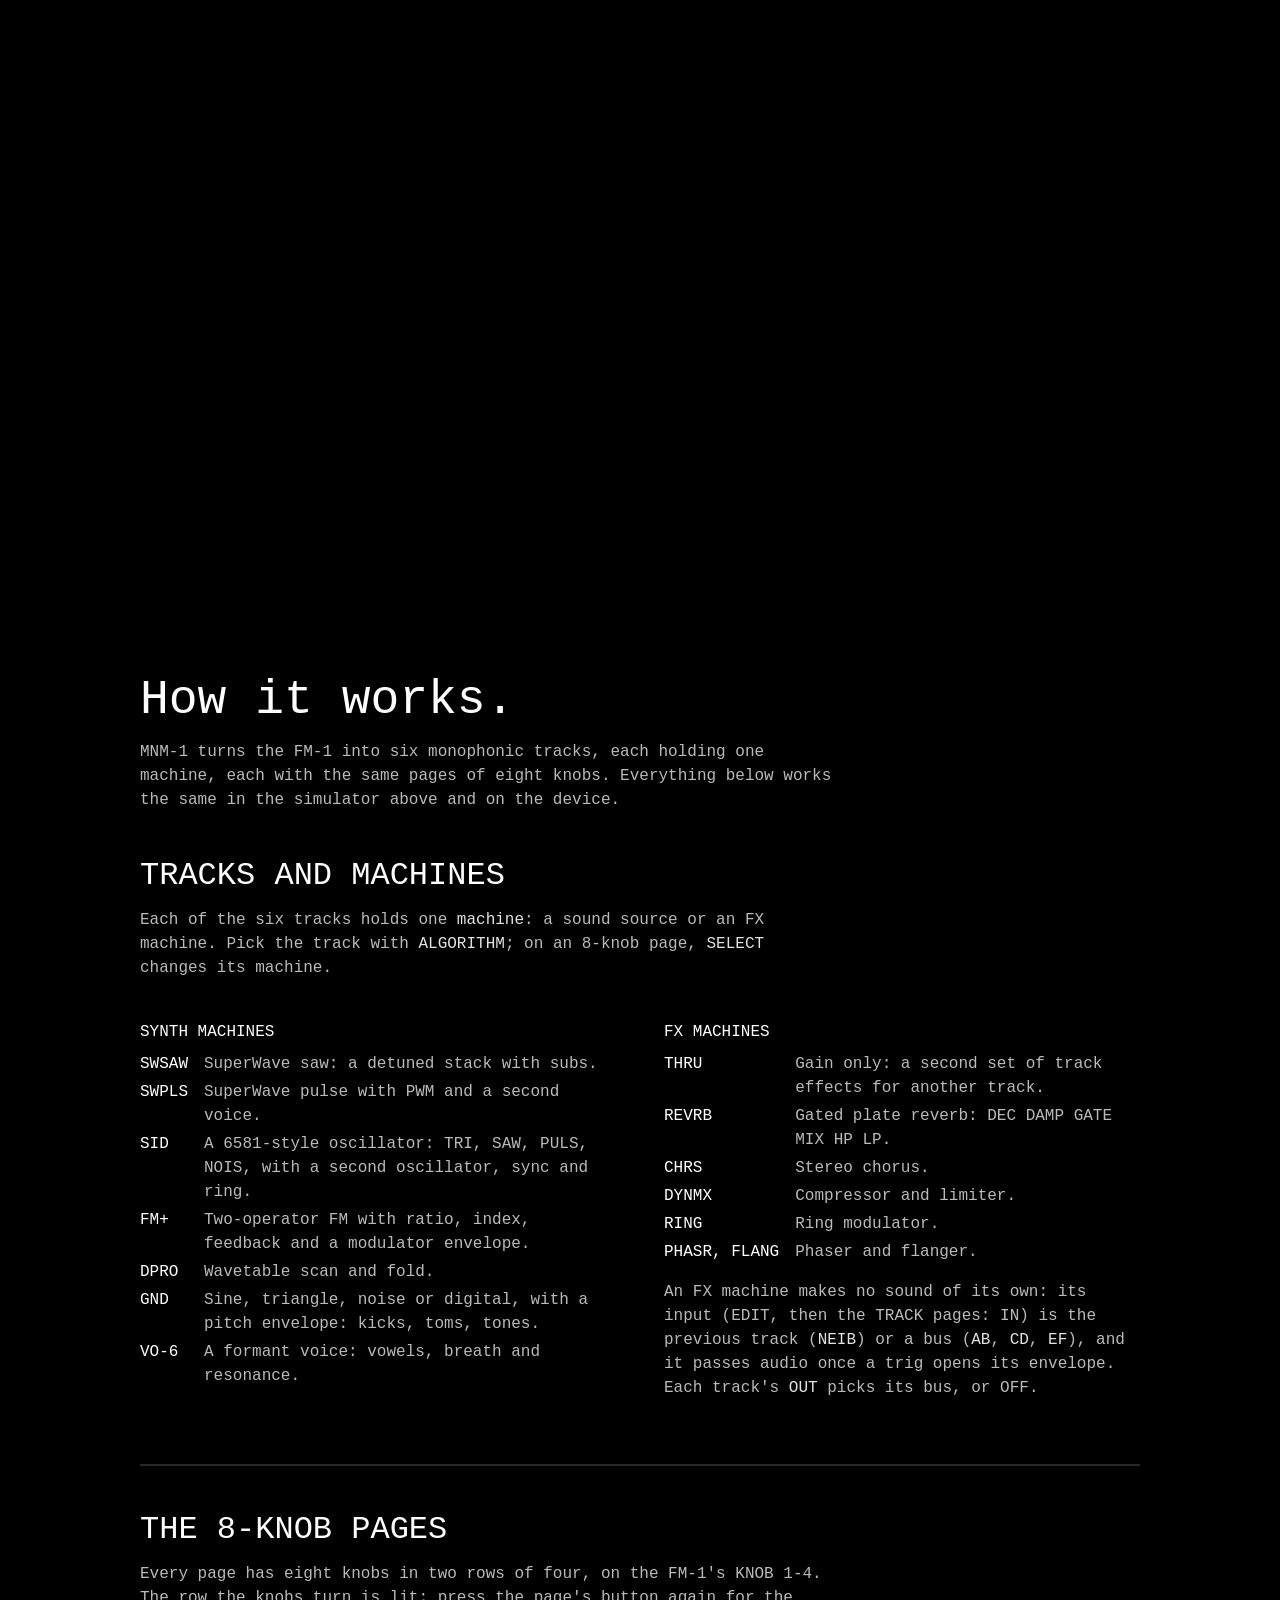
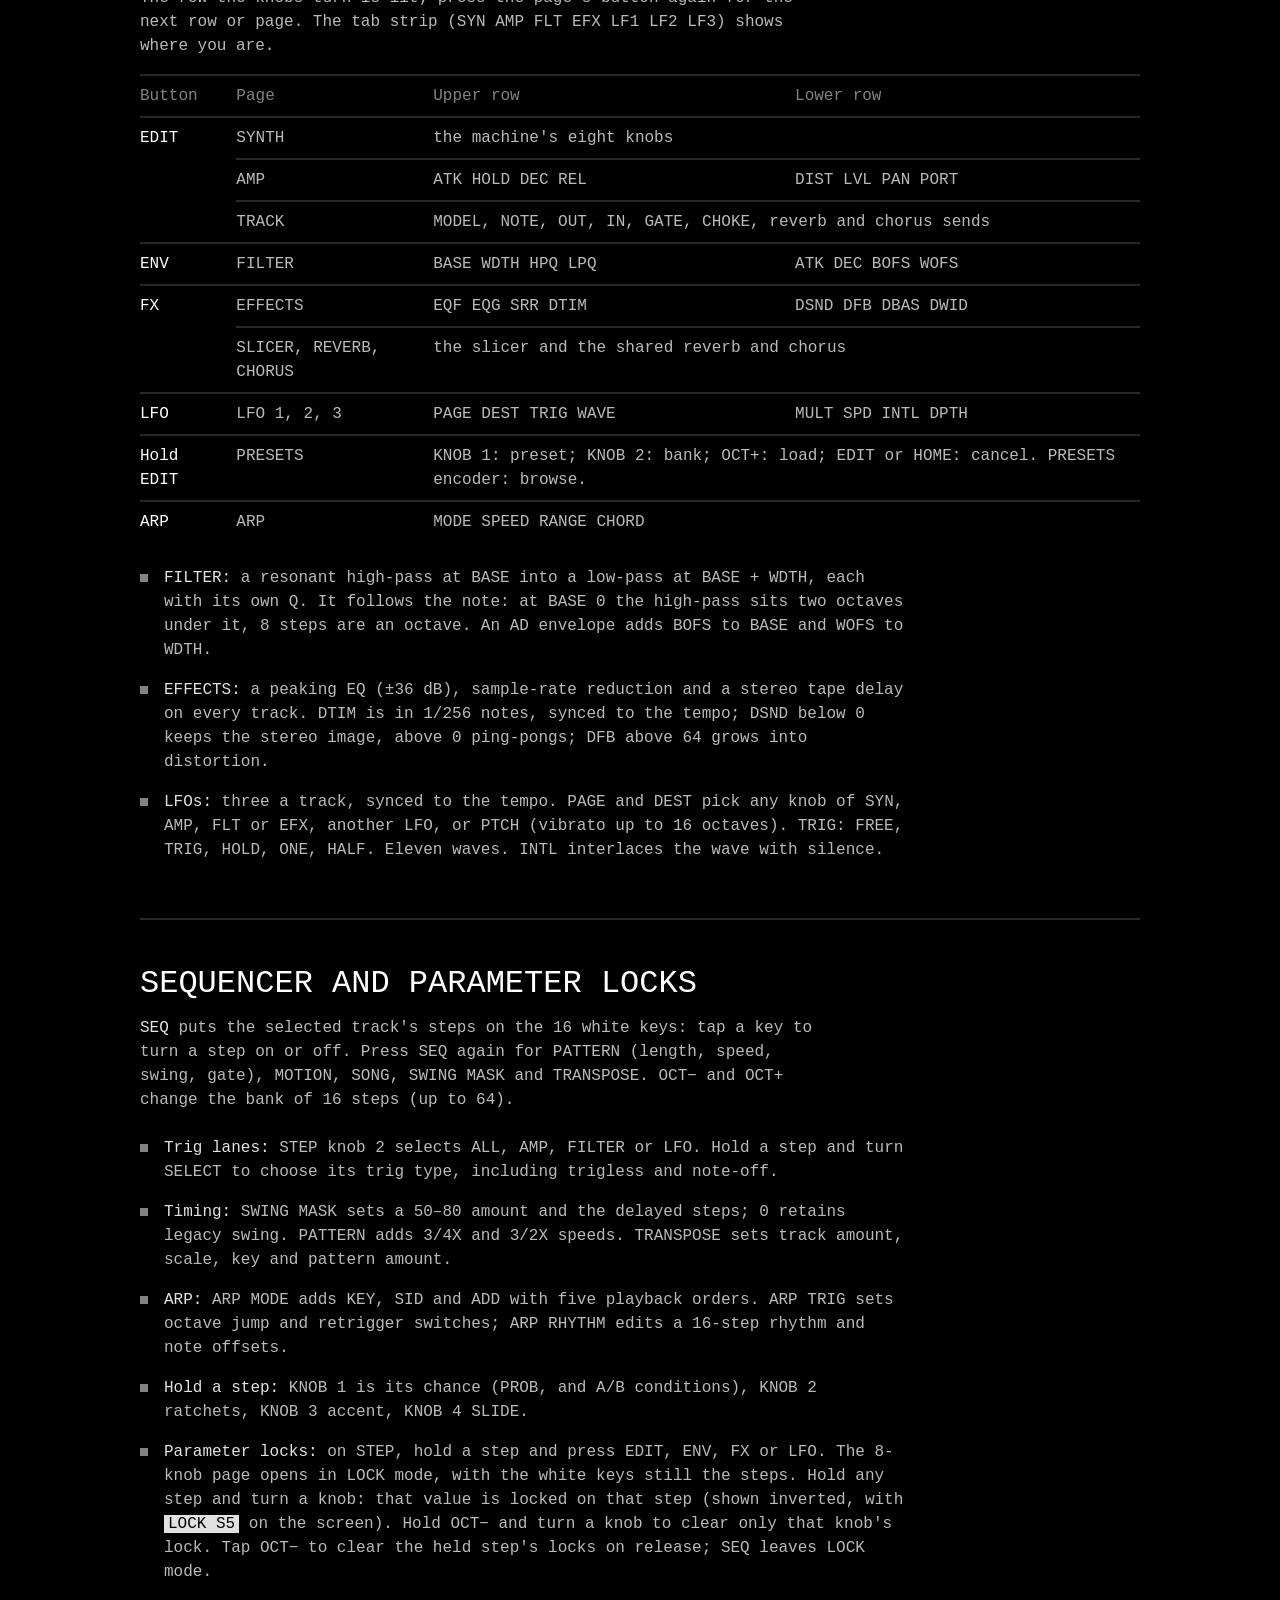
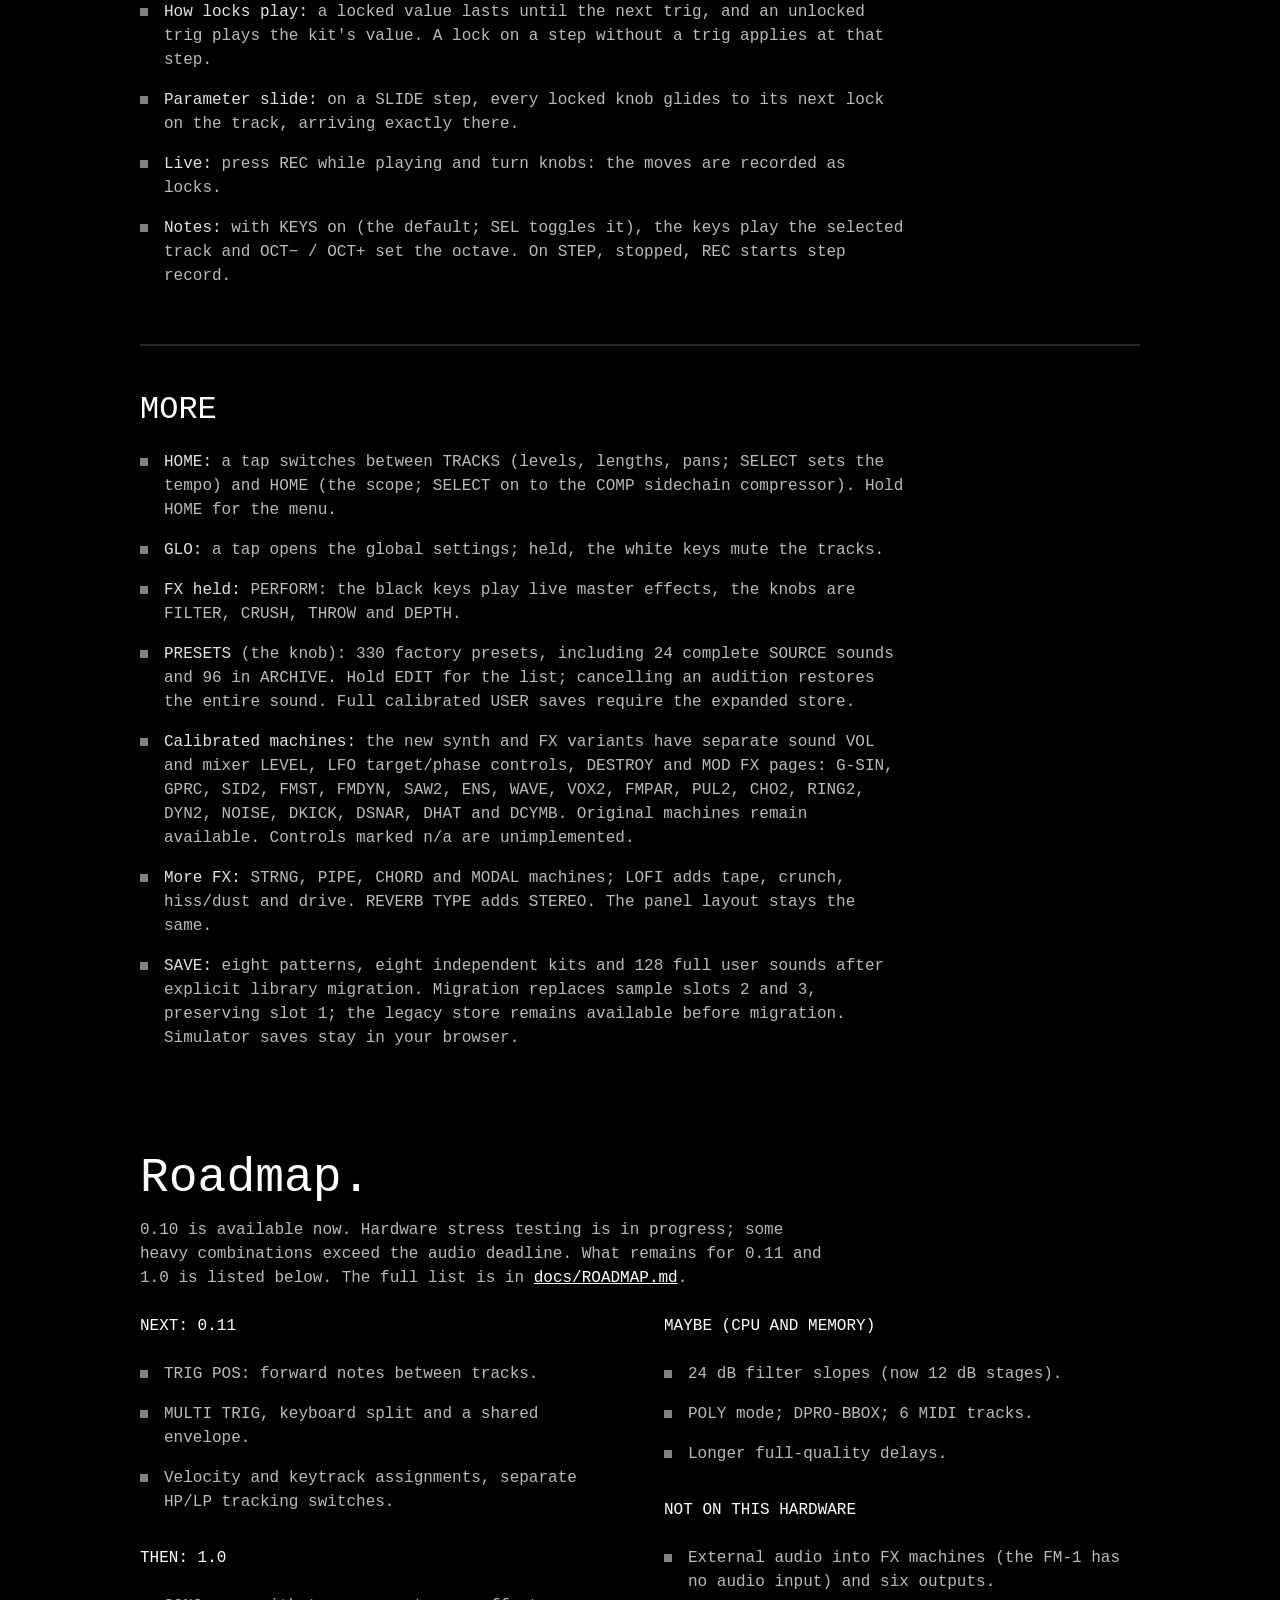
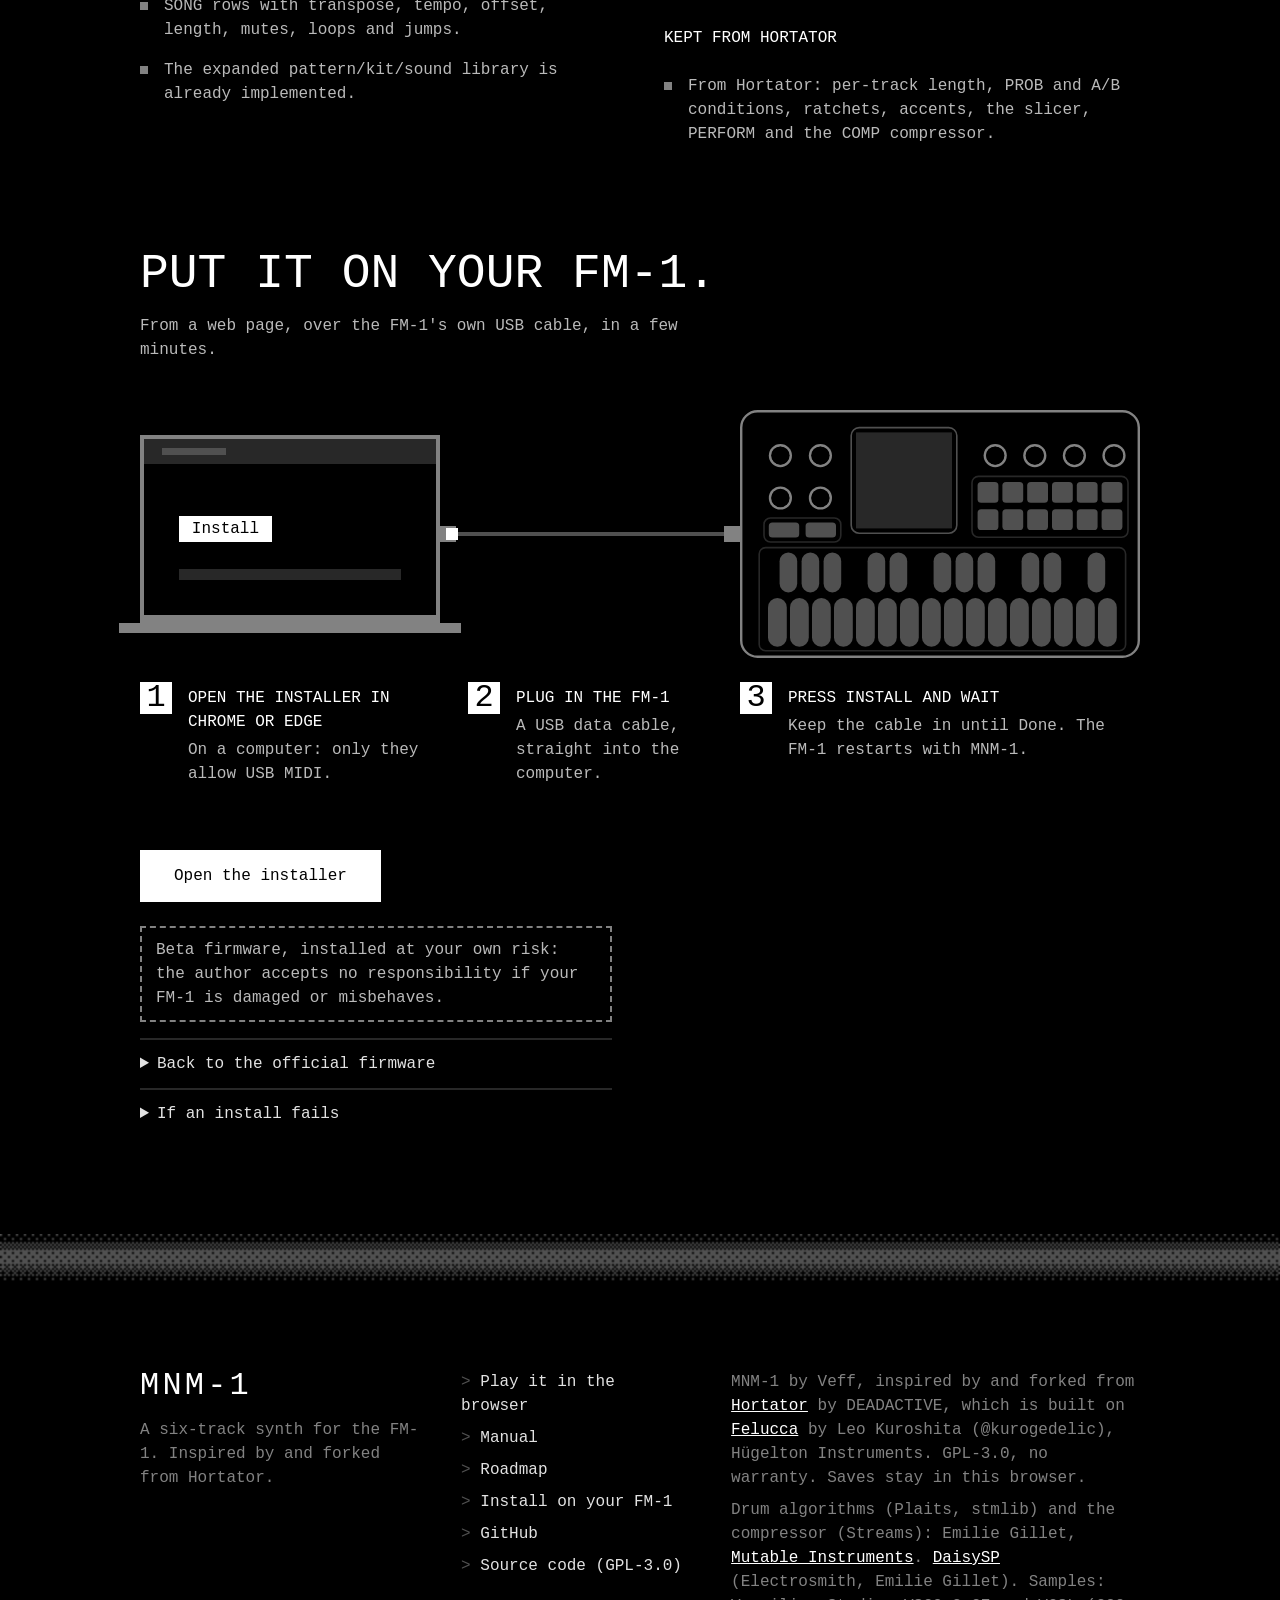
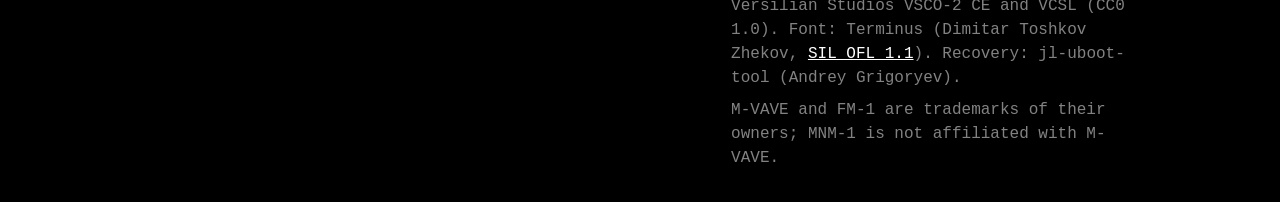
==== commit 626a9368: "docs: publish 0.10 roadmap and validation status Co-Authored-By: Codex <noreply@openai.com>" ====
--- a/web/sim/index.html
+++ b/web/sim/index.html
@@ -220,7 +220,8 @@
 <section id="roadmap" class="doc" aria-labelledby="roadmap-title">
   <header class="doc-head">
     <h2 id="roadmap-title">Roadmap.</h2>
-    <p>What comes next. The full list is in
+    <p>0.10 is available now. Hardware stress testing is in progress; some heavy combinations exceed the audio deadline.
+      What remains for 0.11 and 1.0 is listed below. The full list is in
       <a href="https://github.com/galfaroth/mnm1/blob/main/docs/ROADMAP.md">docs/ROADMAP.md</a>.</p>
   </header>
   <div class="doc-cols roadmap">
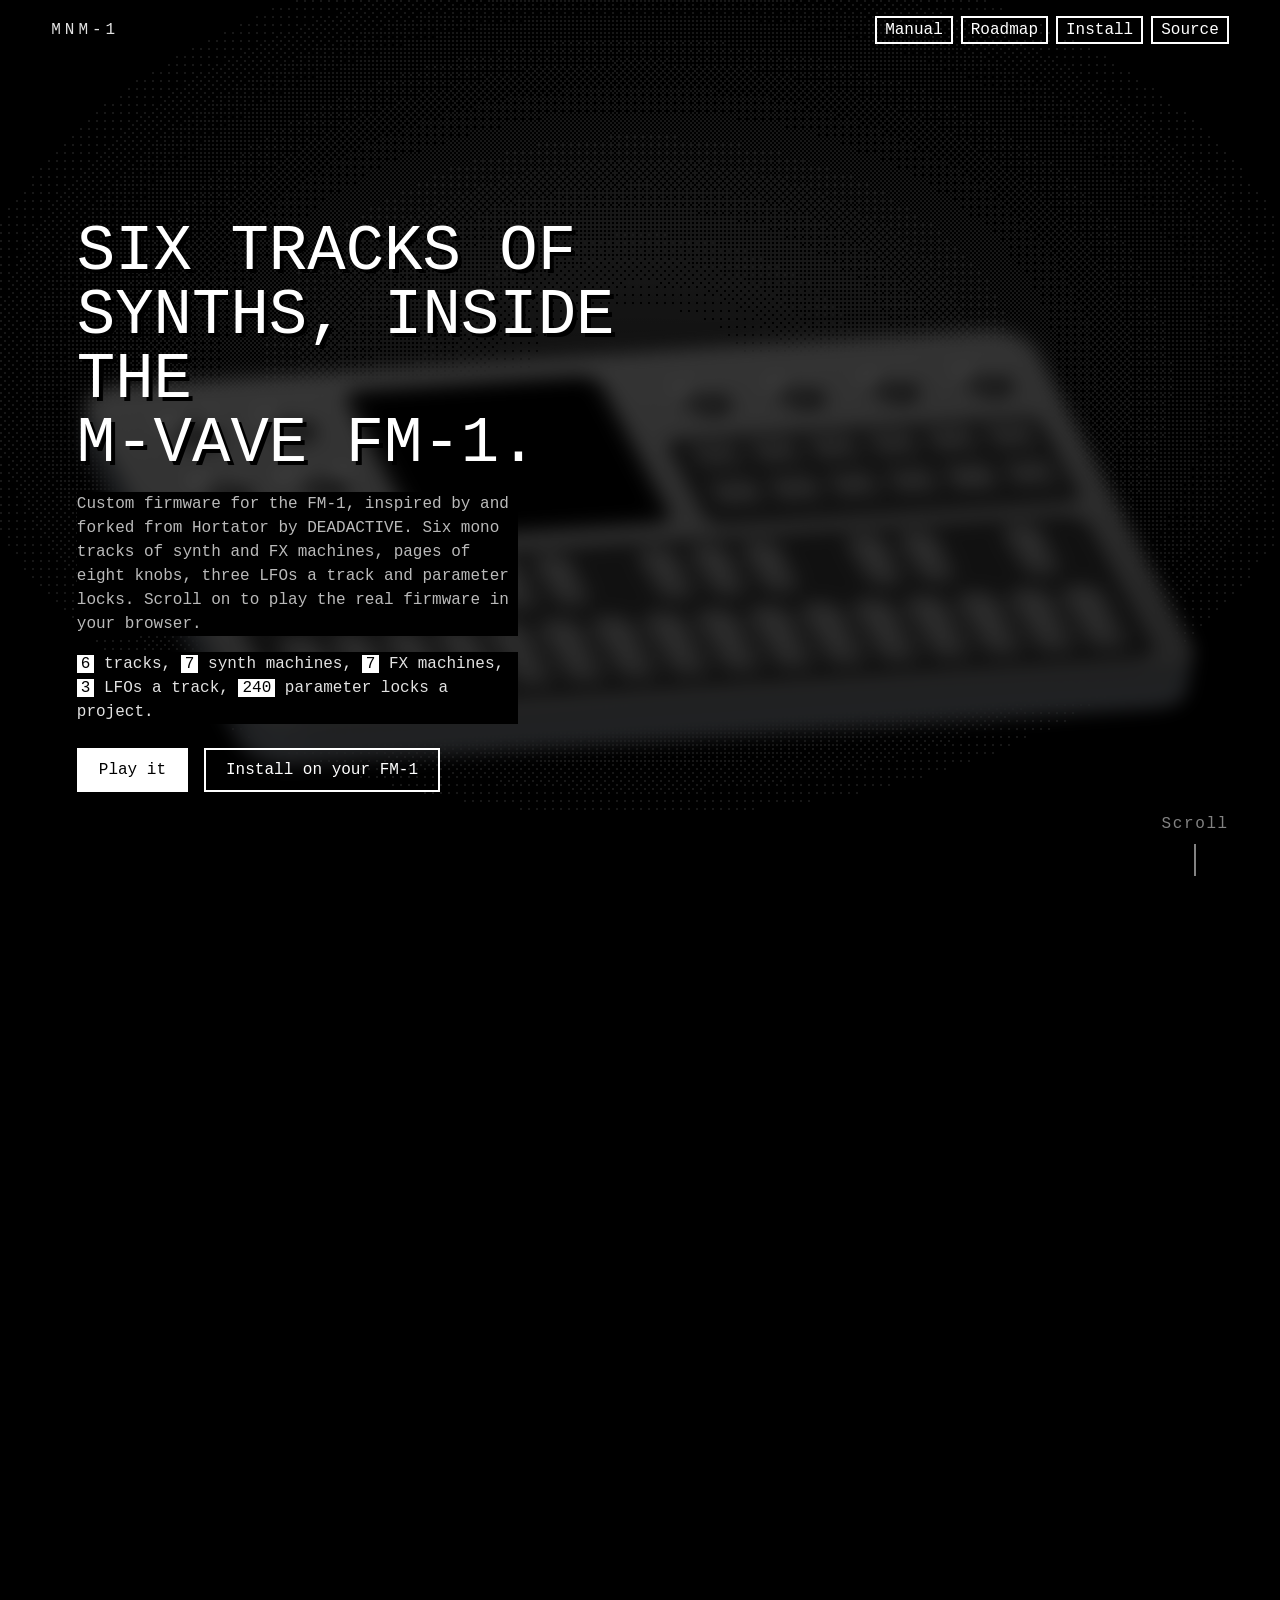
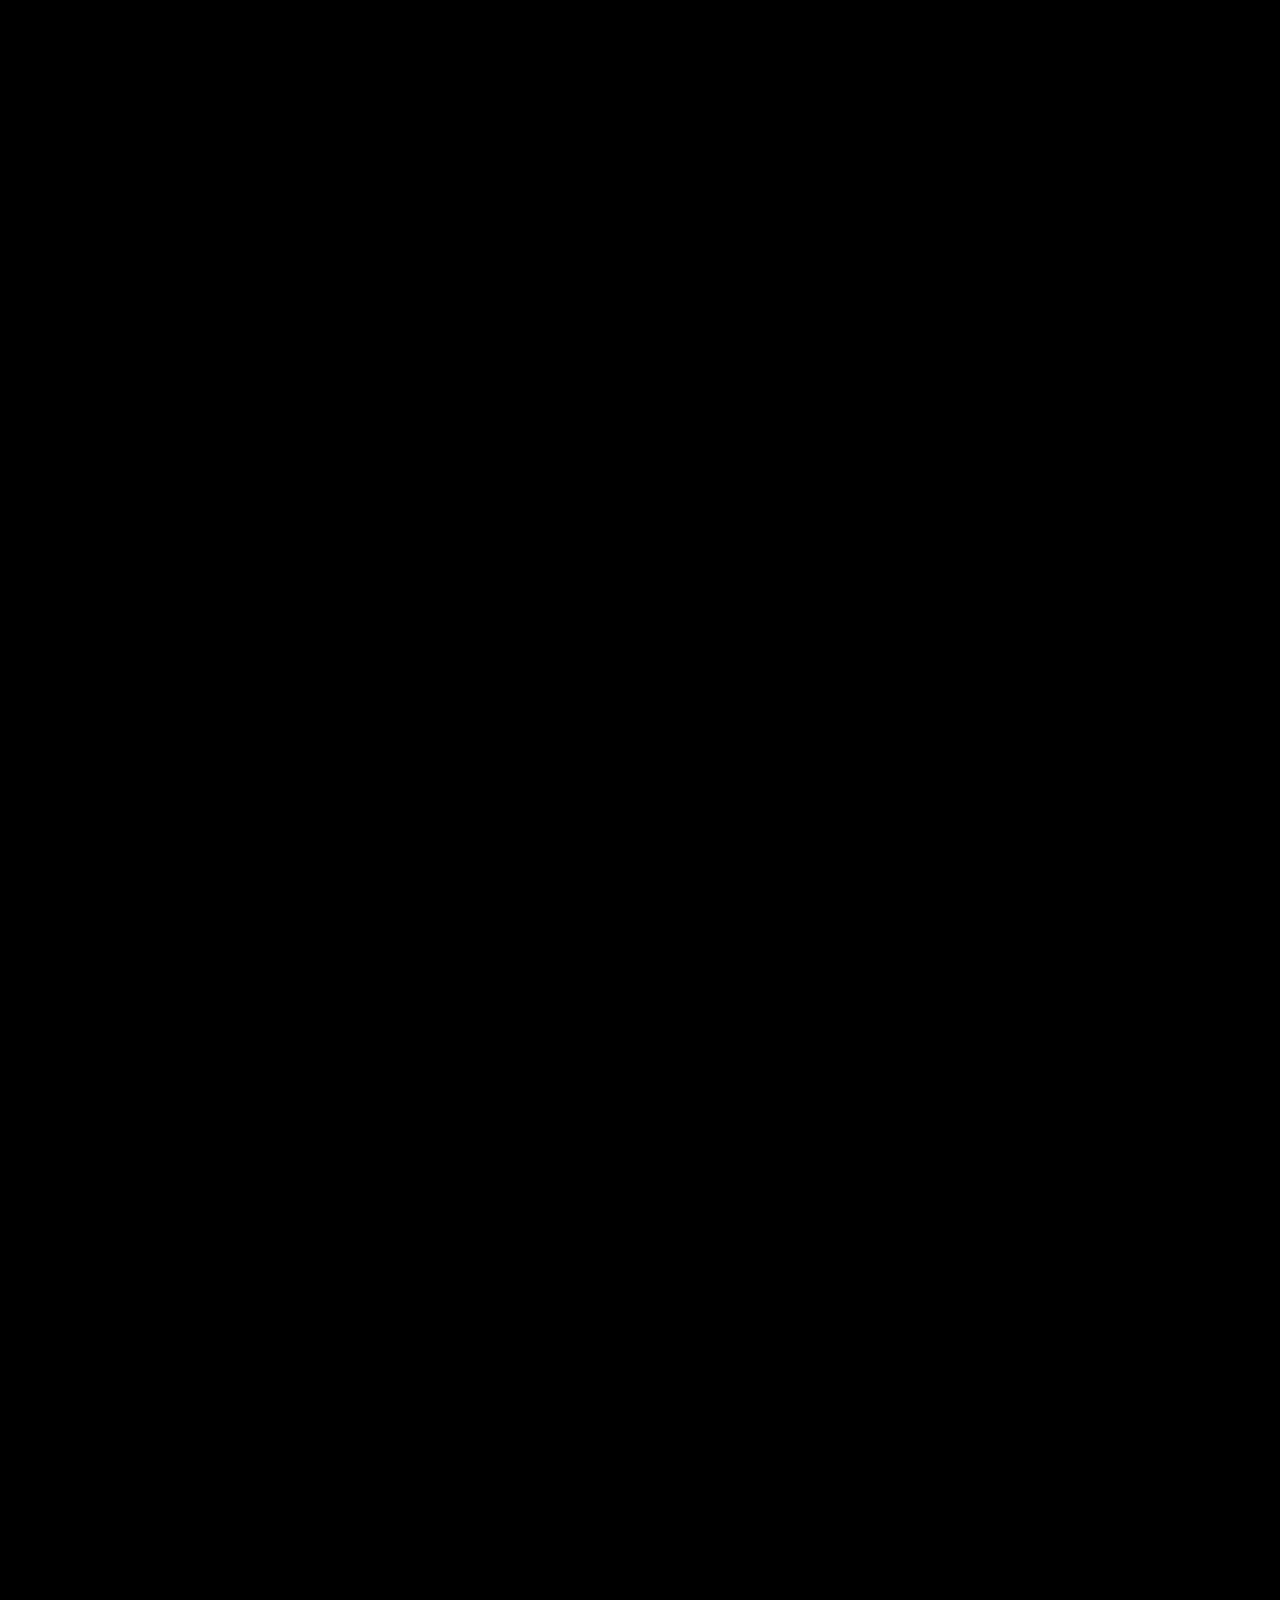
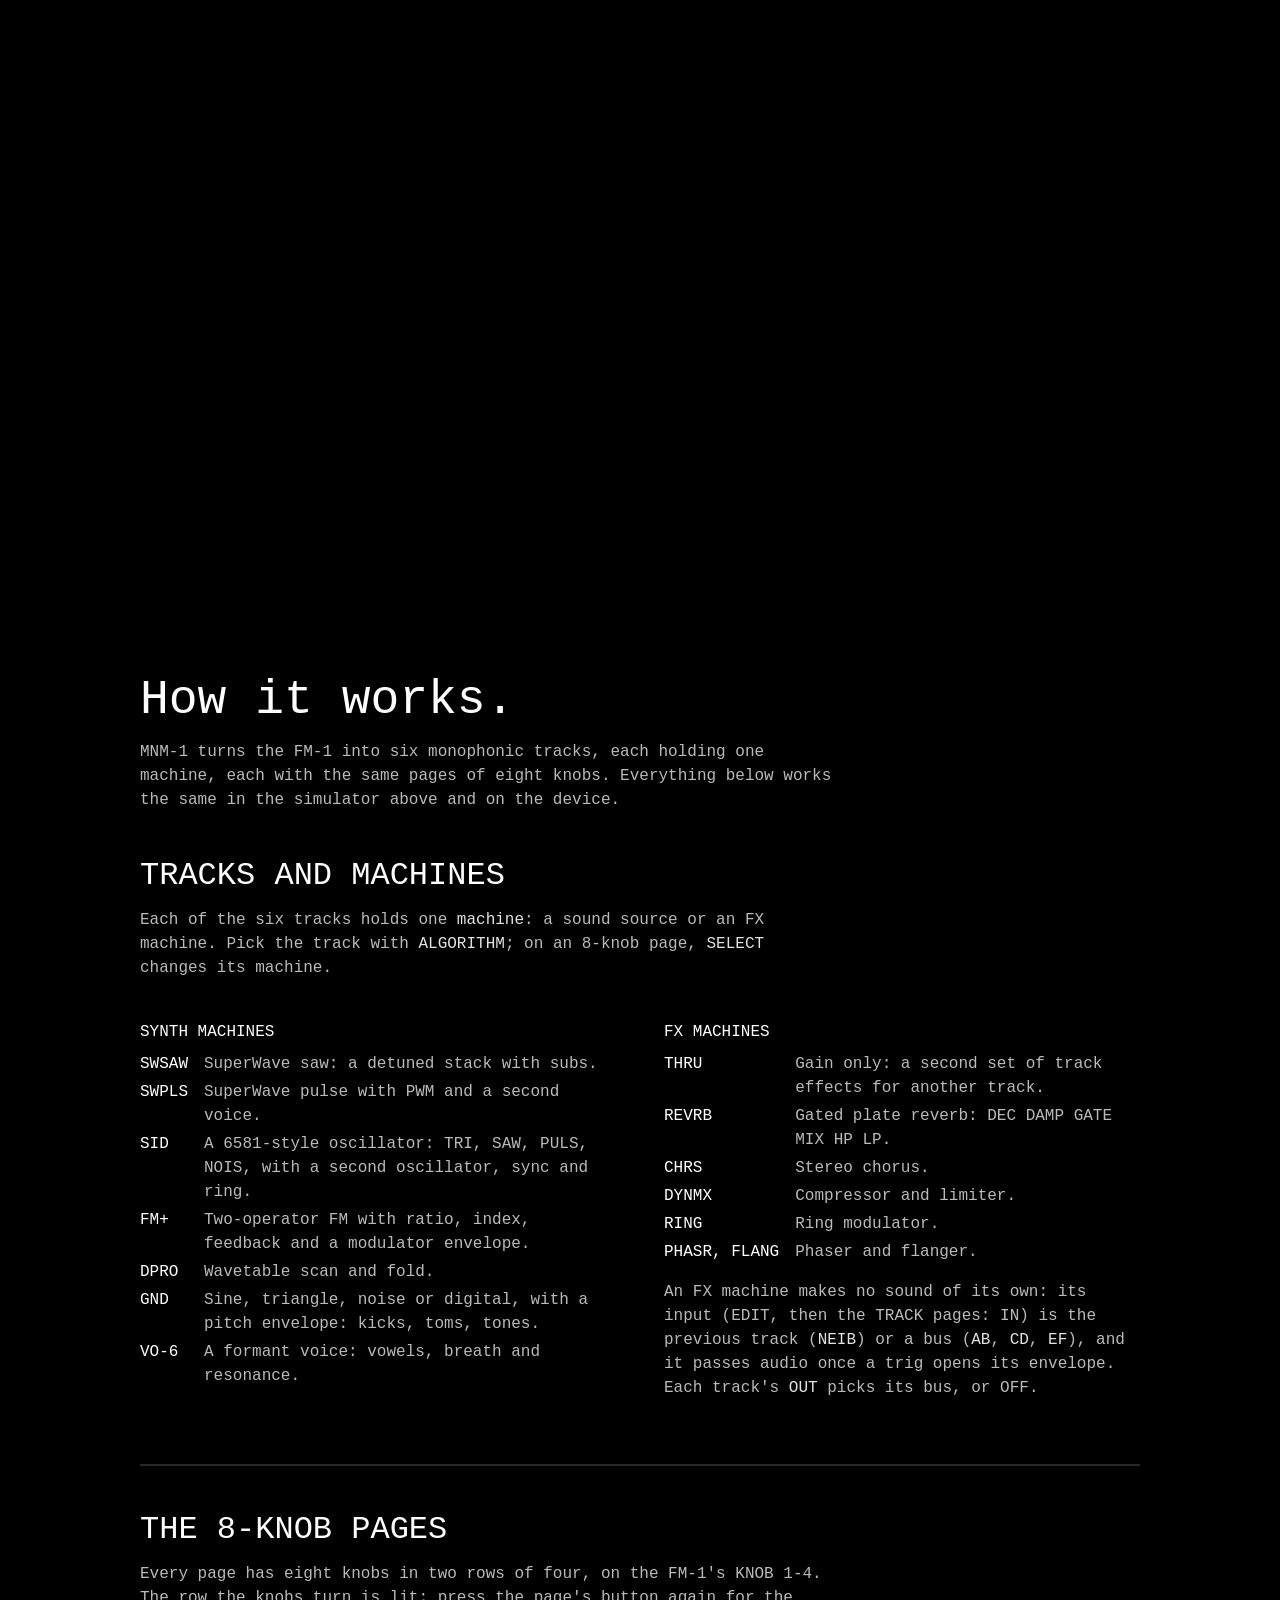
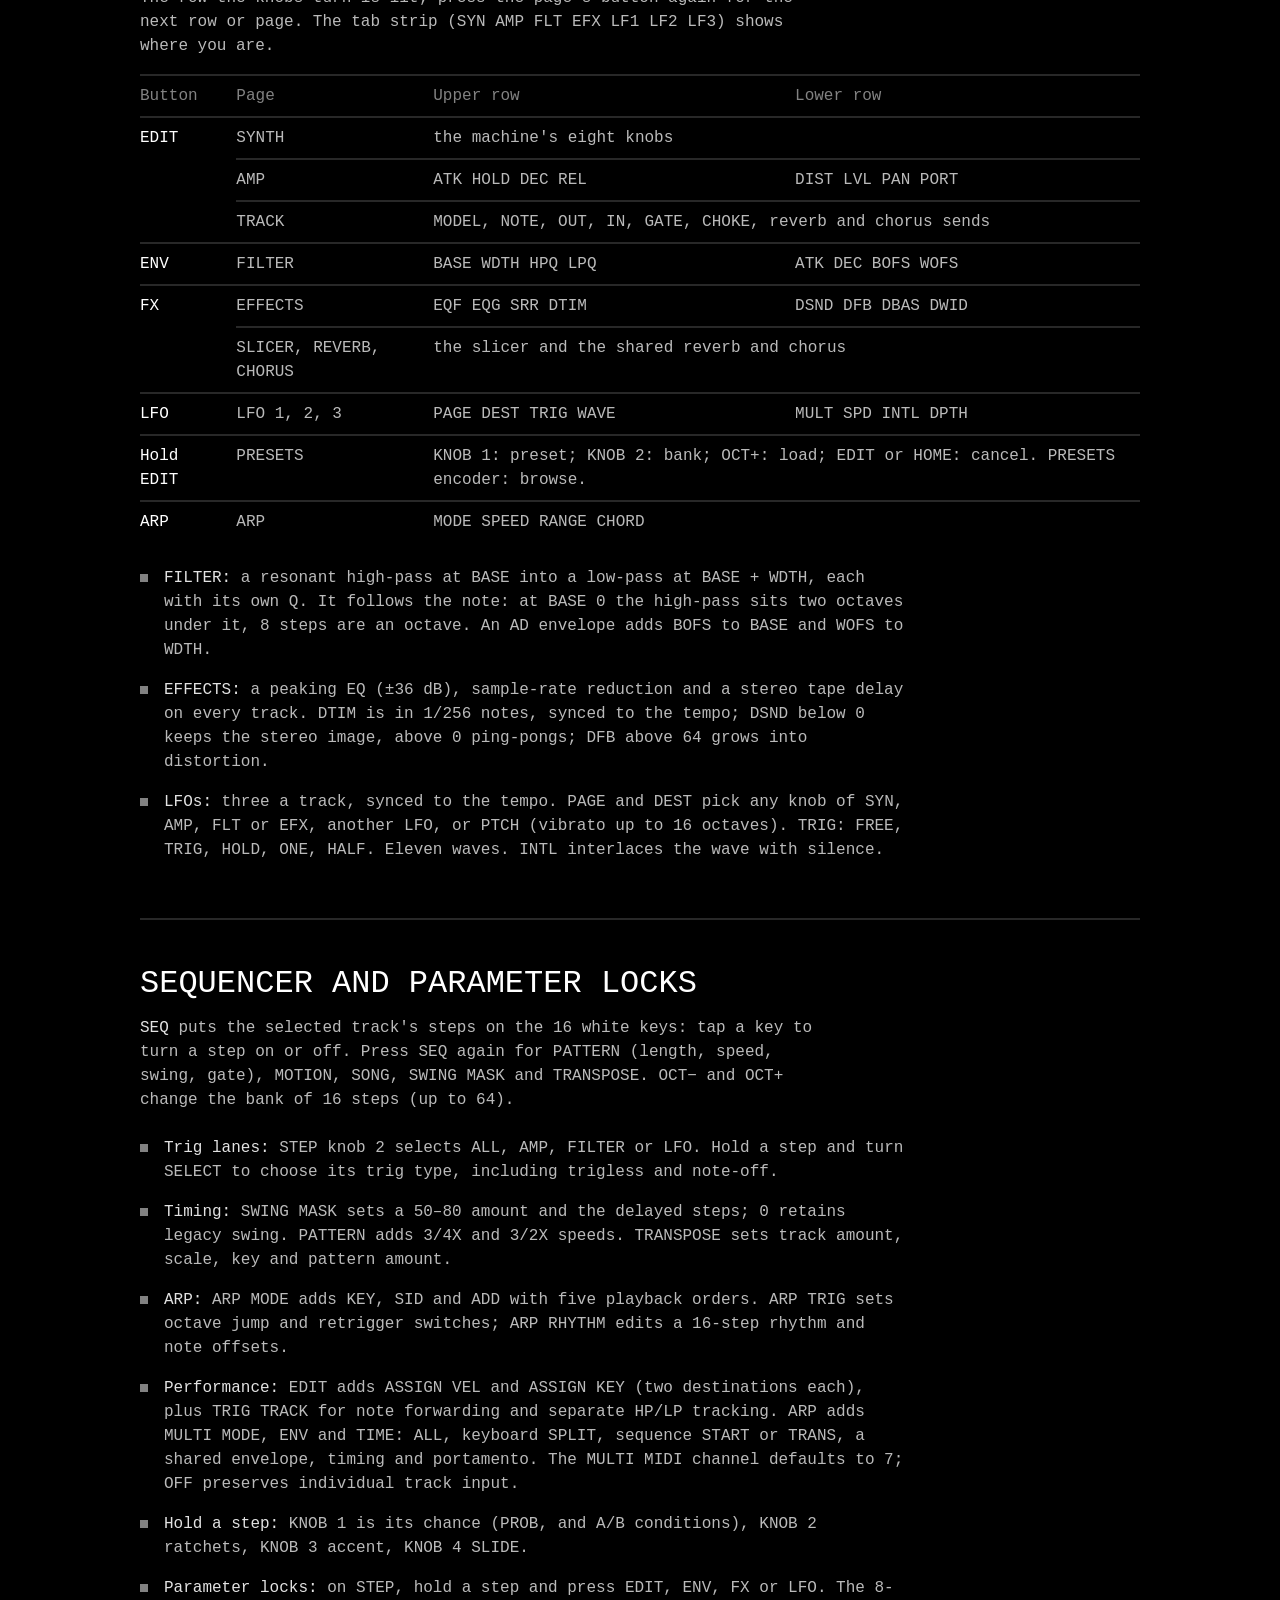
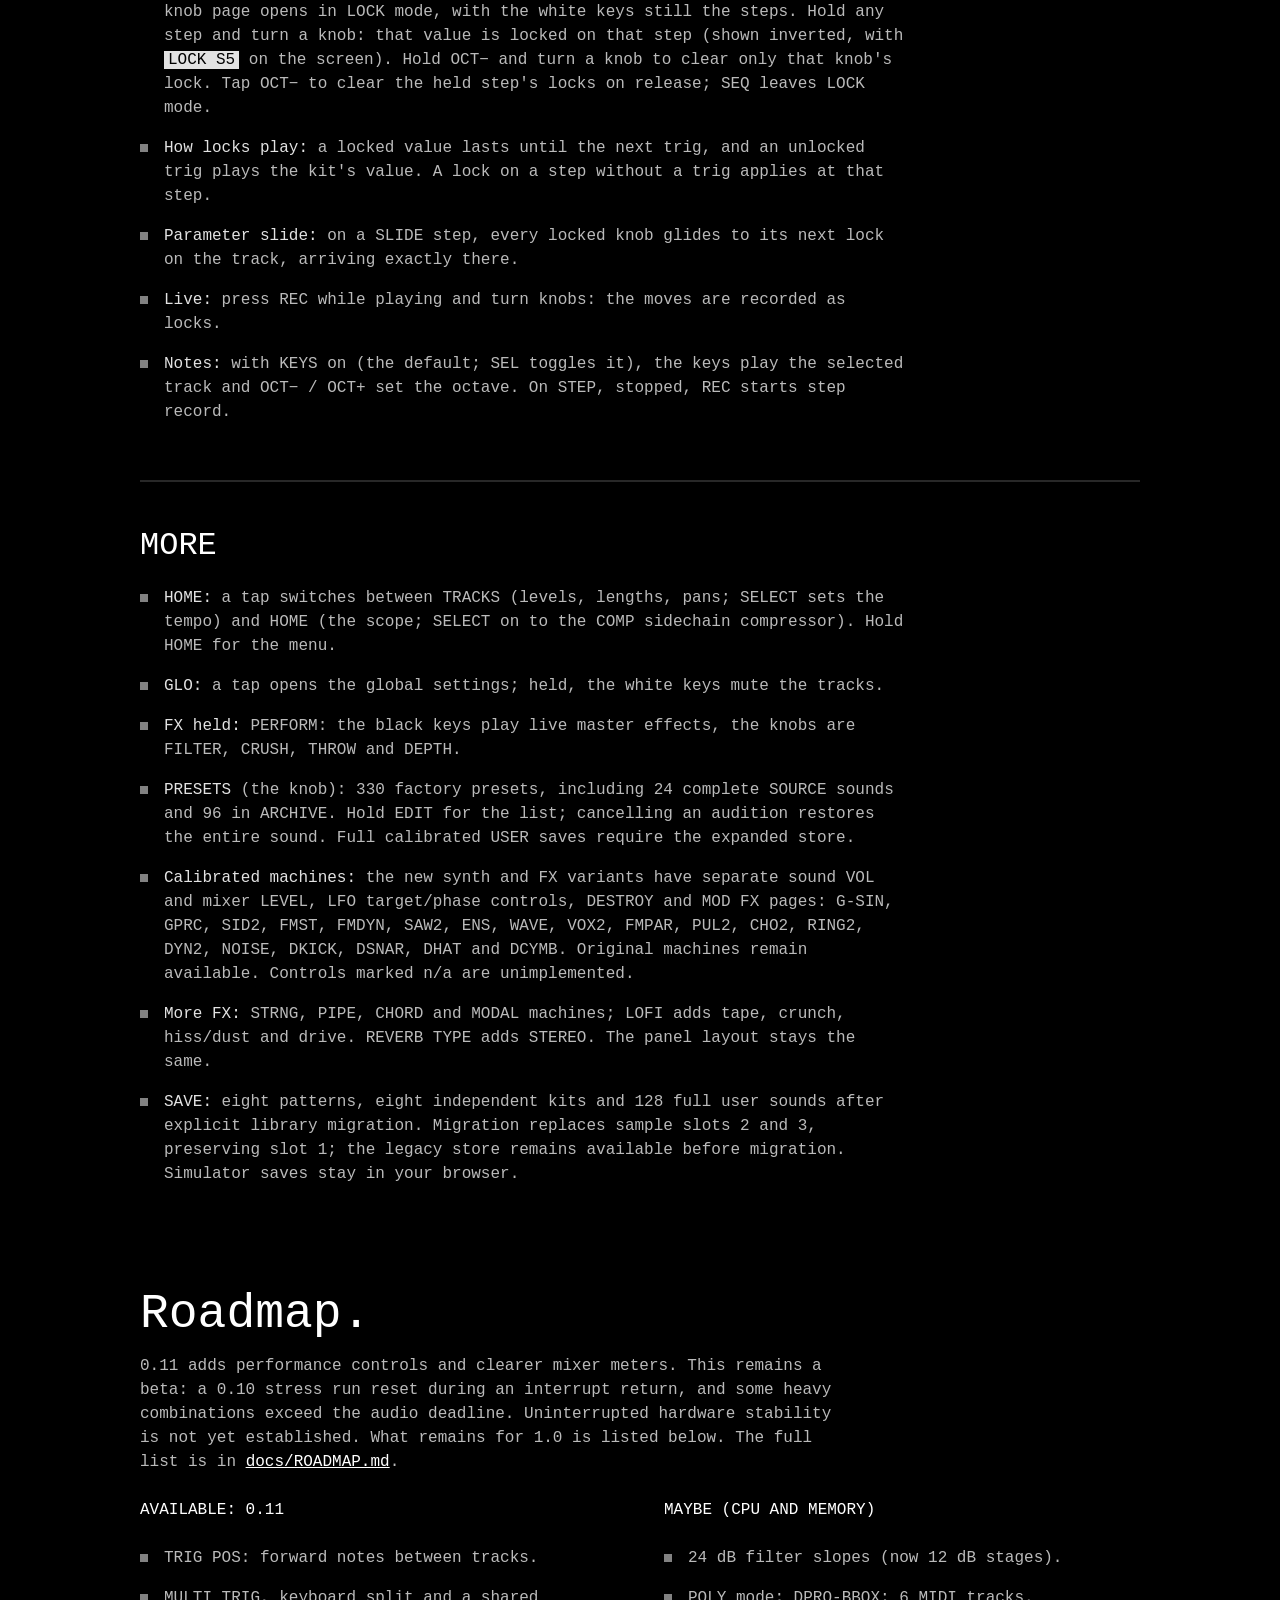
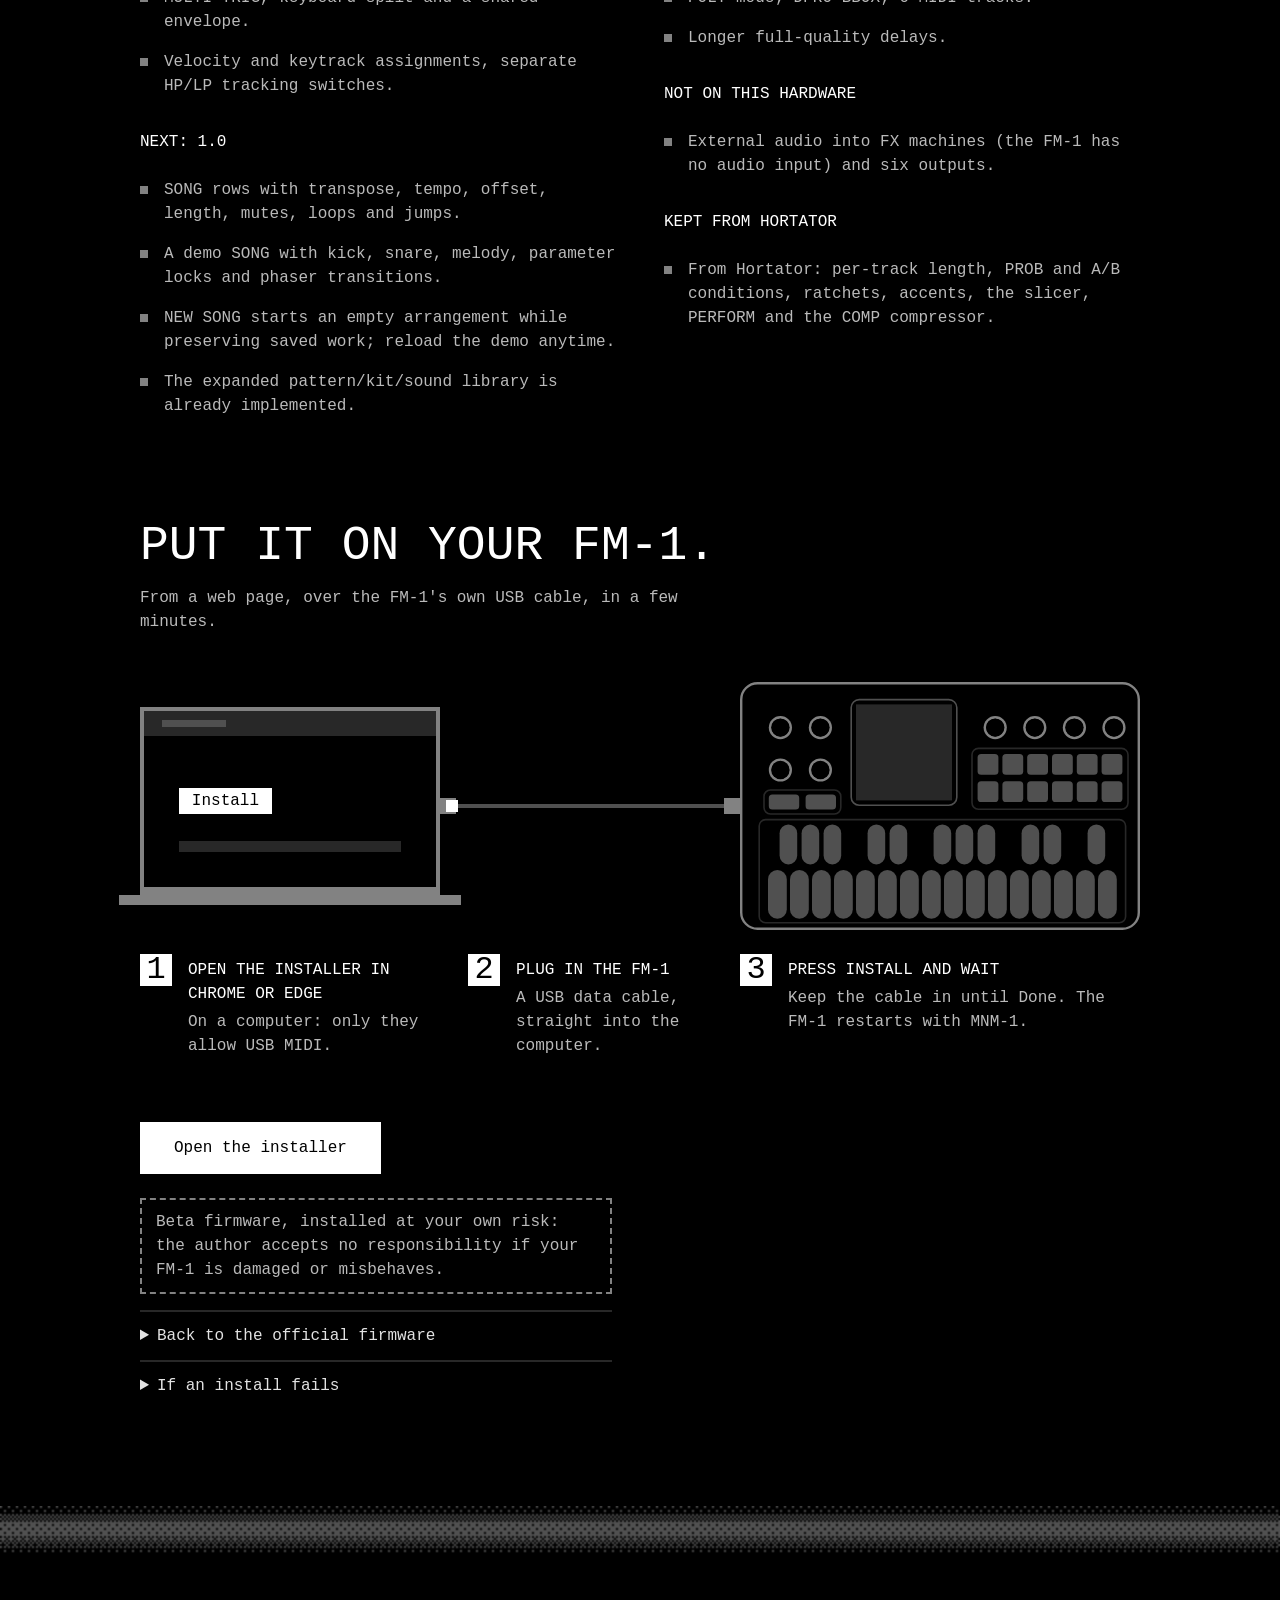
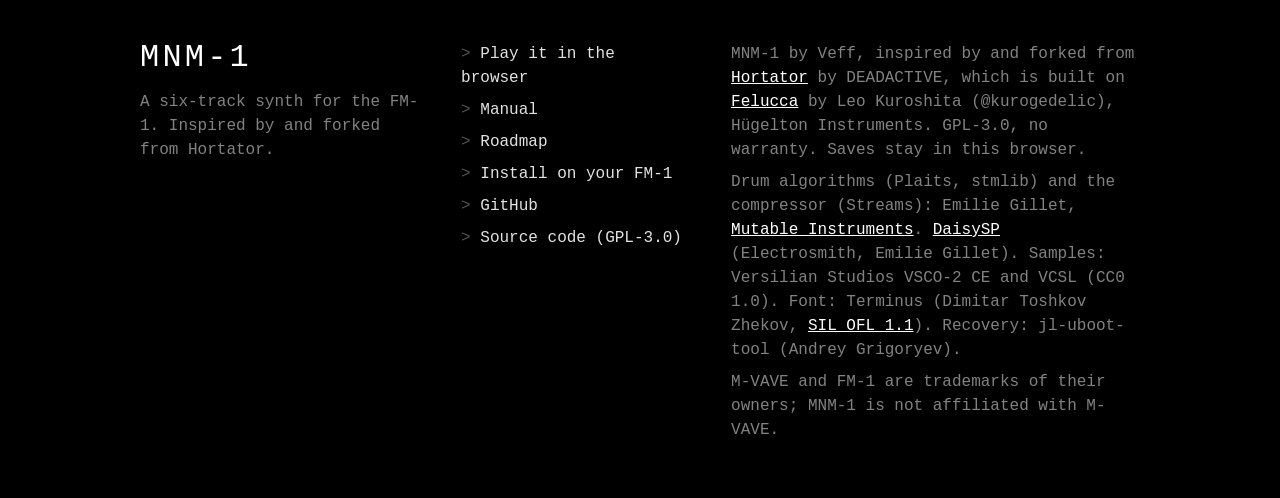
==== commit a0cc025f: "feat: add 0.11 performance controls and persistent routing Add MULTI input, controller assignments, " ====
--- a/web/sim/index.html
+++ b/web/sim/index.html
@@ -180,6 +180,7 @@
       <li><b>Trig lanes:</b> STEP knob 2 selects ALL, AMP, FILTER or LFO. Hold a step and turn SELECT to choose its trig type, including trigless and note-off.</li>
       <li><b>Timing:</b> SWING MASK sets a 50–80 amount and the delayed steps; 0 retains legacy swing. PATTERN adds 3/4X and 3/2X speeds. TRANSPOSE sets track amount, scale, key and pattern amount.</li>
       <li><b>ARP:</b> ARP MODE adds KEY, SID and ADD with five playback orders. ARP TRIG sets octave jump and retrigger switches; ARP RHYTHM edits a 16-step rhythm and note offsets.</li>
+      <li><b>Performance:</b> EDIT adds ASSIGN VEL and ASSIGN KEY (two destinations each), plus TRIG TRACK for note forwarding and separate HP/LP tracking. ARP adds MULTI MODE, ENV and TIME: ALL, keyboard SPLIT, sequence START or TRANS, a shared envelope, timing and portamento. The MULTI MIDI channel defaults to 7; OFF preserves individual track input.</li>
       <li><b>Hold a step:</b> KNOB 1 is its chance (PROB, and A/B conditions), KNOB 2 ratchets, KNOB 3 accent, KNOB 4
         SLIDE.</li>
       <li><b>Parameter locks:</b> on STEP, hold a step and press EDIT, ENV, FX or LFO. The 8-knob page opens in LOCK
@@ -220,21 +221,24 @@
 <section id="roadmap" class="doc" aria-labelledby="roadmap-title">
   <header class="doc-head">
     <h2 id="roadmap-title">Roadmap.</h2>
-    <p>0.10 is available now. Hardware stress testing is in progress; some heavy combinations exceed the audio deadline.
-      What remains for 0.11 and 1.0 is listed below. The full list is in
+    <p>0.11 adds performance controls and clearer mixer meters. This remains a beta: a 0.10 stress run reset
+      during an interrupt return, and some heavy combinations exceed the audio deadline. Uninterrupted hardware stability is not yet established.
+      What remains for 1.0 is listed below. The full list is in
       <a href="https://github.com/galfaroth/mnm1/blob/main/docs/ROADMAP.md">docs/ROADMAP.md</a>.</p>
   </header>
   <div class="doc-cols roadmap">
     <div>
-      <h4>Next: 0.11</h4>
+      <h4>Available: 0.11</h4>
       <ul class="doc-list">
         <li>TRIG POS: forward notes between tracks.</li>
         <li>MULTI TRIG, keyboard split and a shared envelope.</li>
         <li>Velocity and keytrack assignments, separate HP/LP tracking switches.</li>
       </ul>
-      <h4>Then: 1.0</h4>
+      <h4>Next: 1.0</h4>
       <ul class="doc-list">
         <li>SONG rows with transpose, tempo, offset, length, mutes, loops and jumps.</li>
+        <li>A demo SONG with kick, snare, melody, parameter locks and phaser transitions.</li>
+        <li>NEW SONG starts an empty arrangement while preserving saved work; reload the demo anytime.</li>
         <li>The expanded pattern/kit/sound library is already implemented.</li>
       </ul>
     </div>
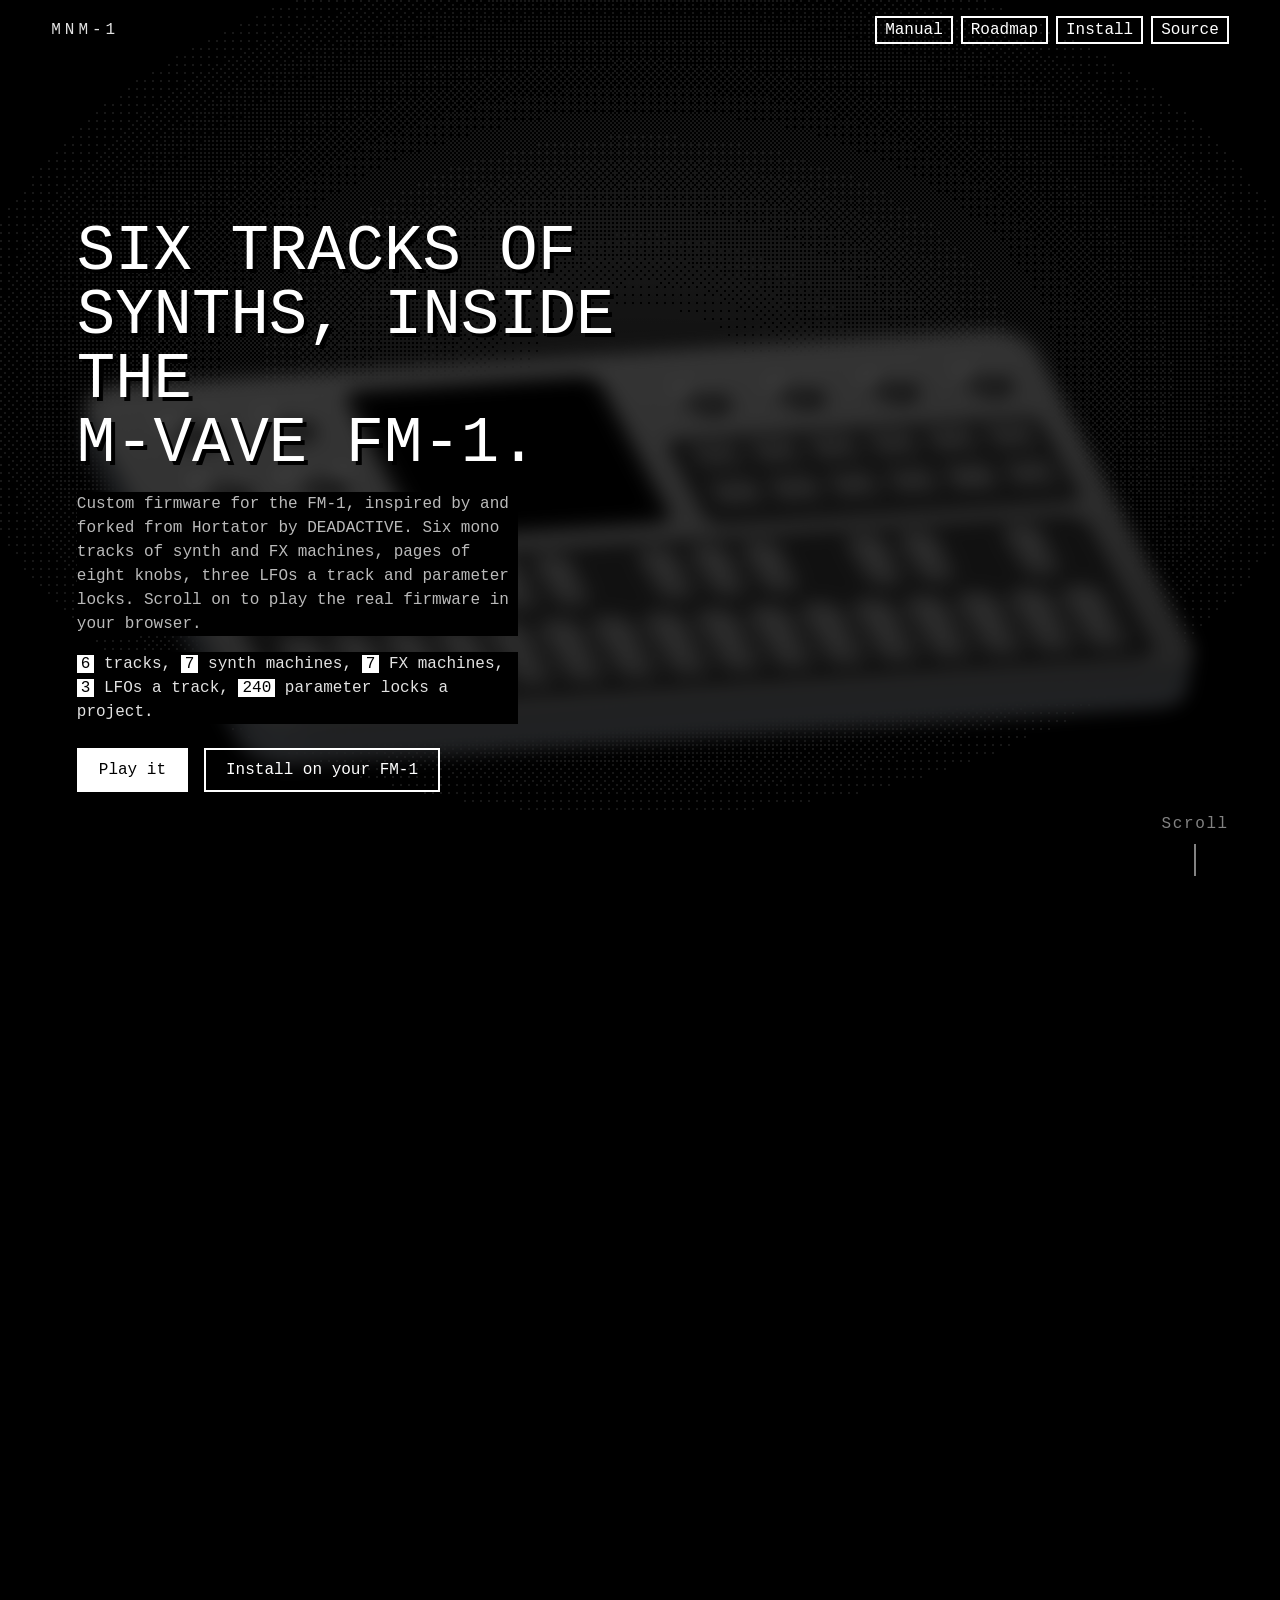
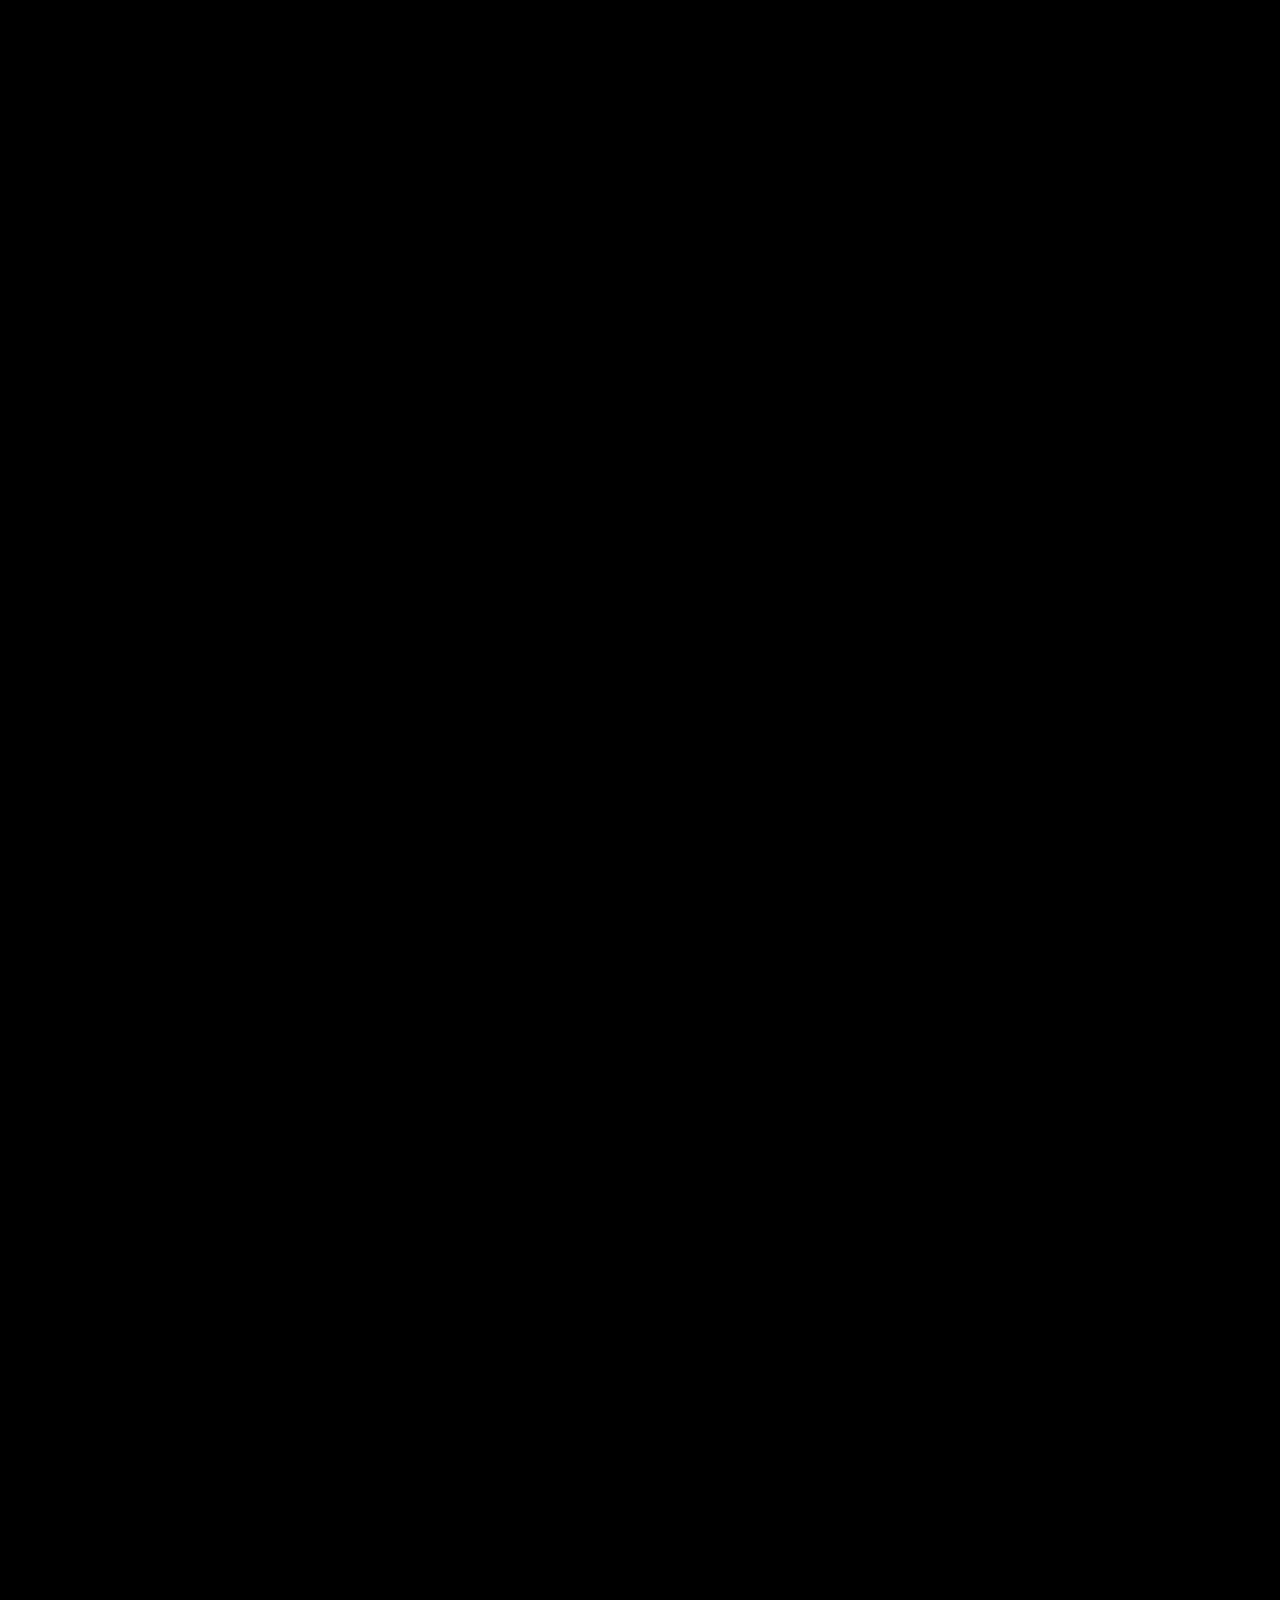
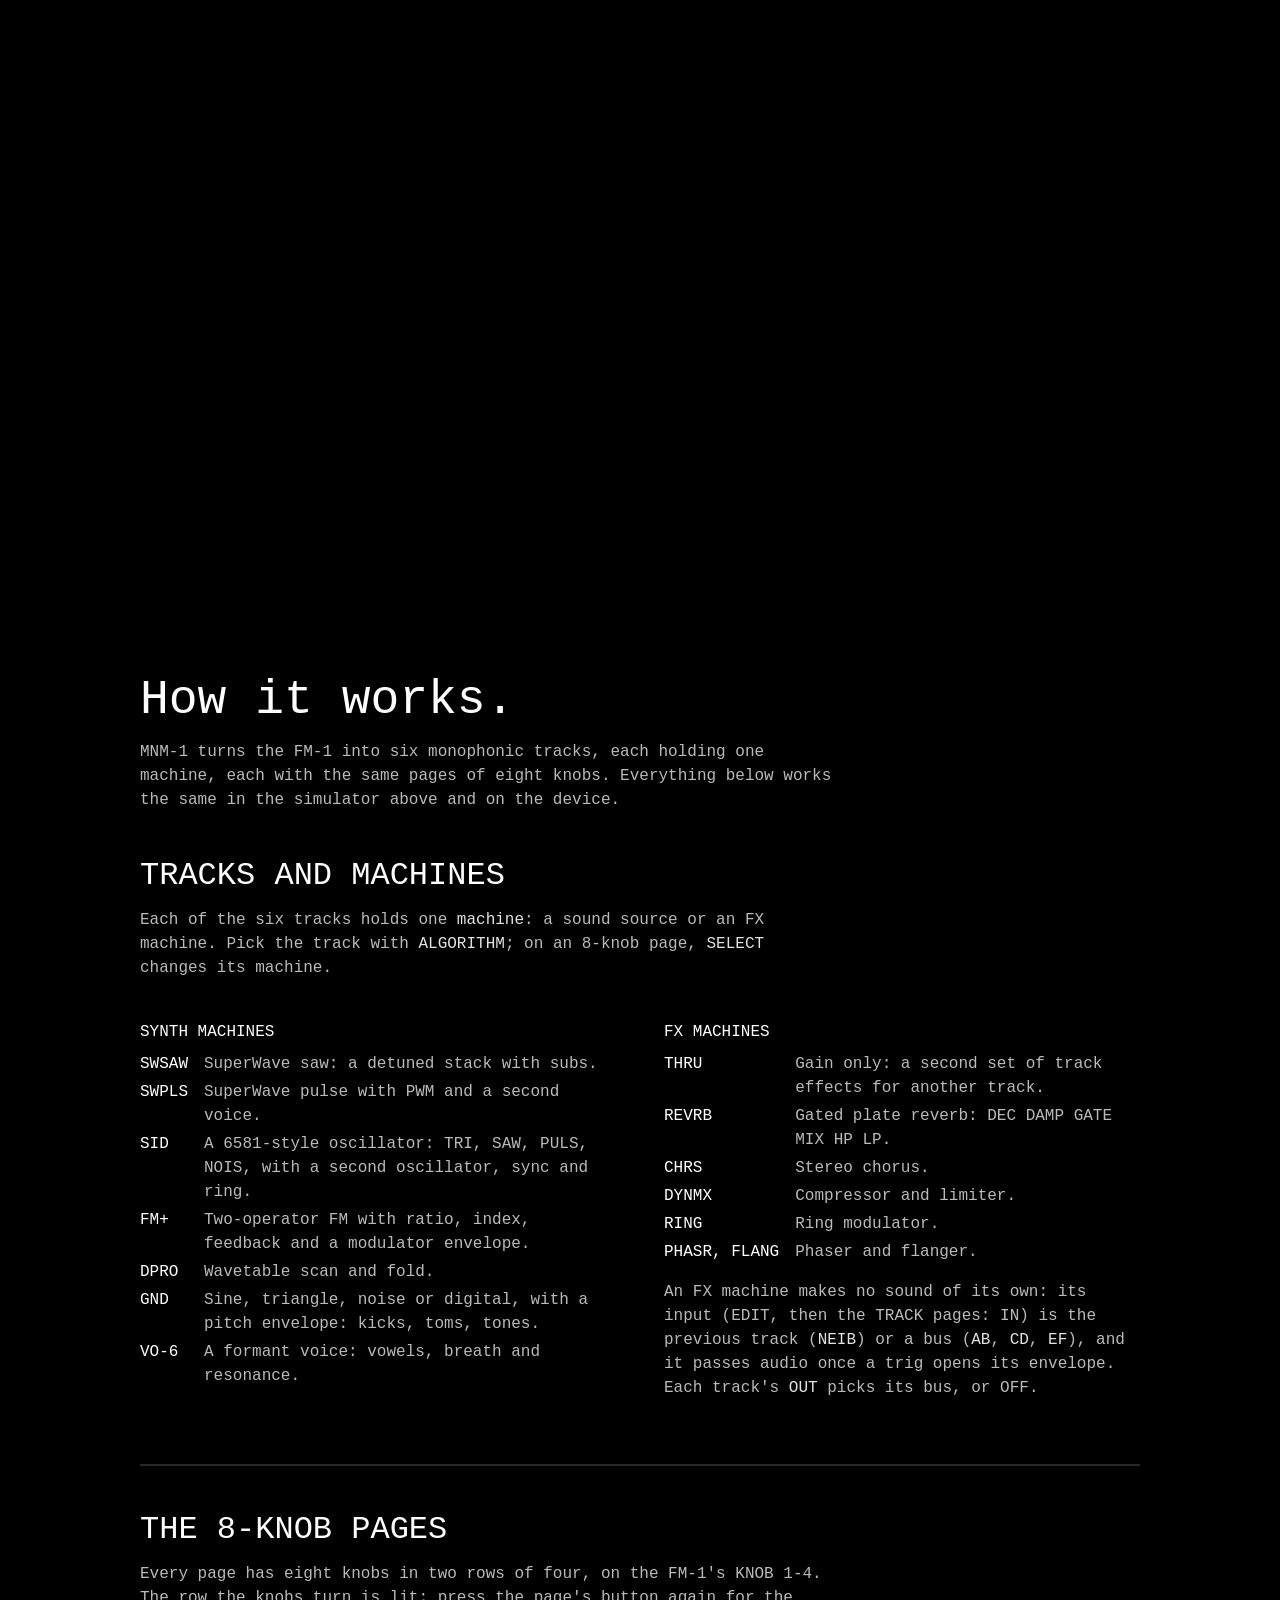
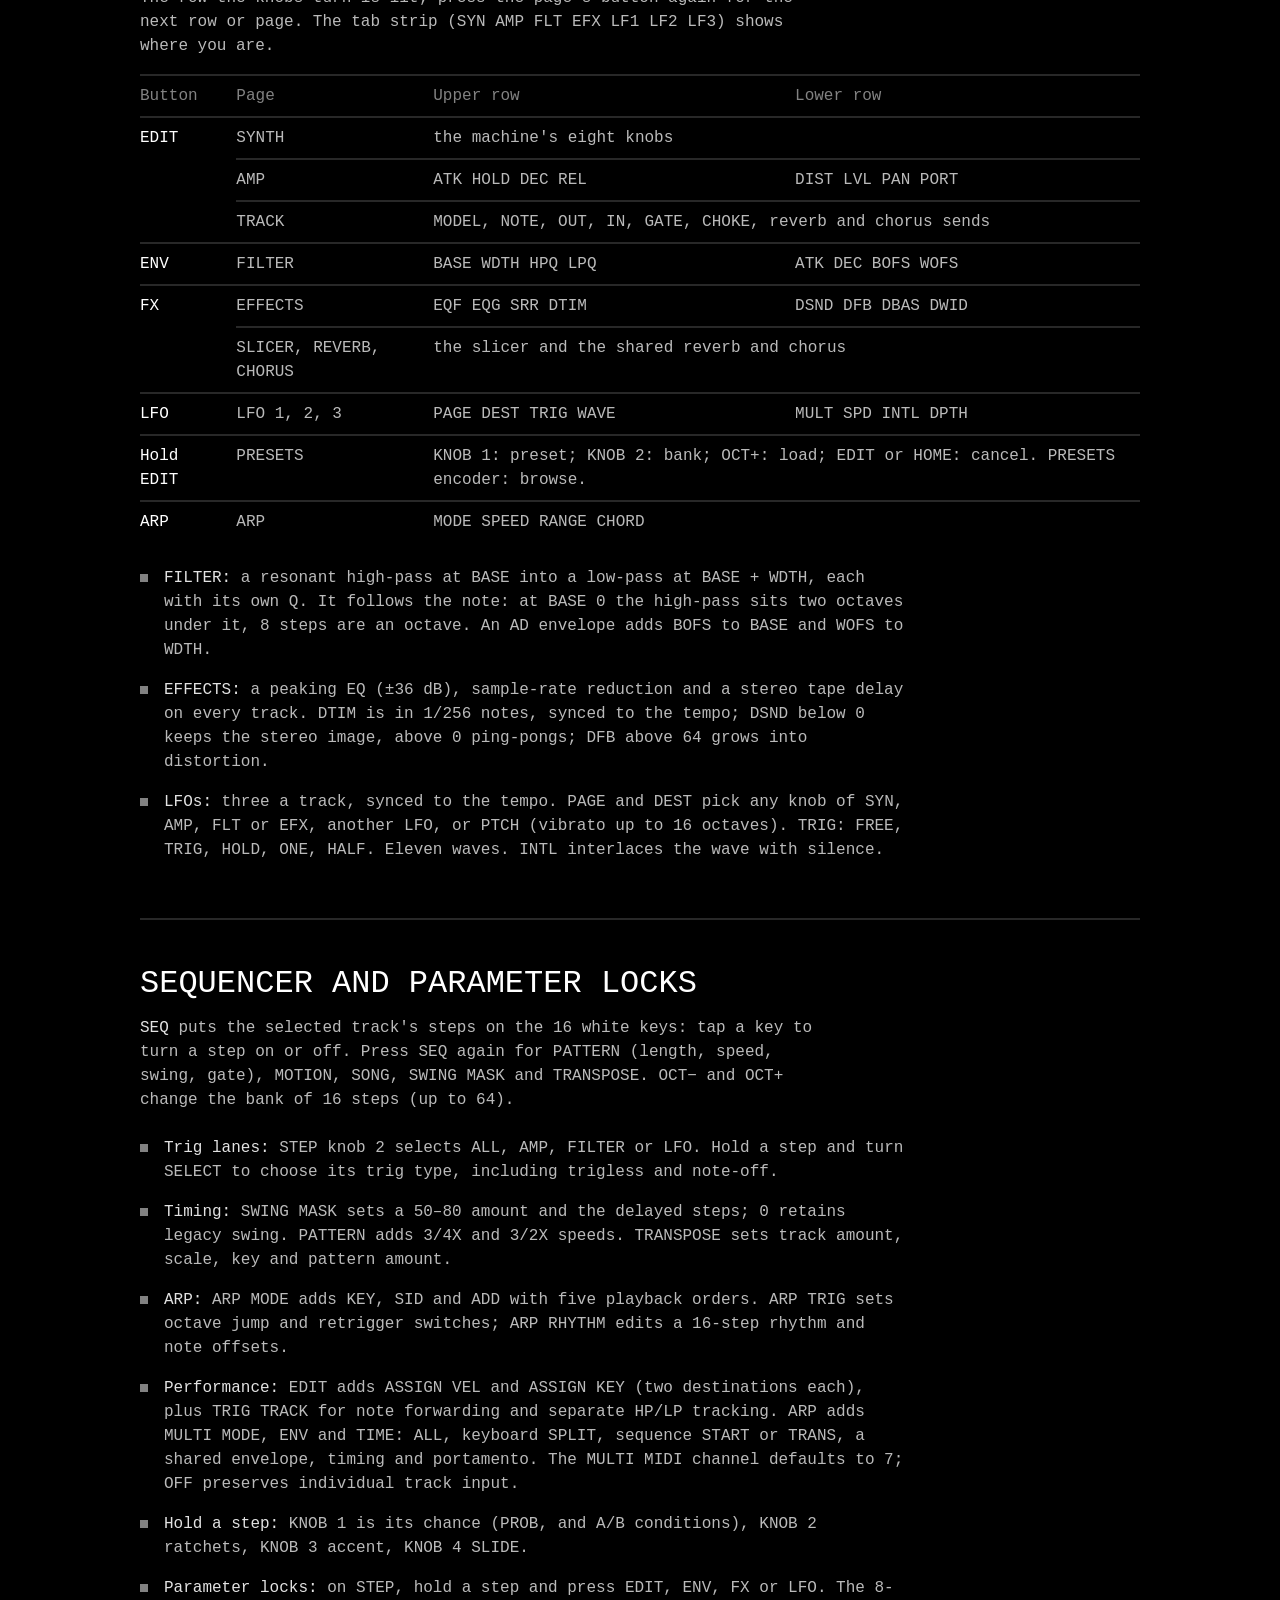
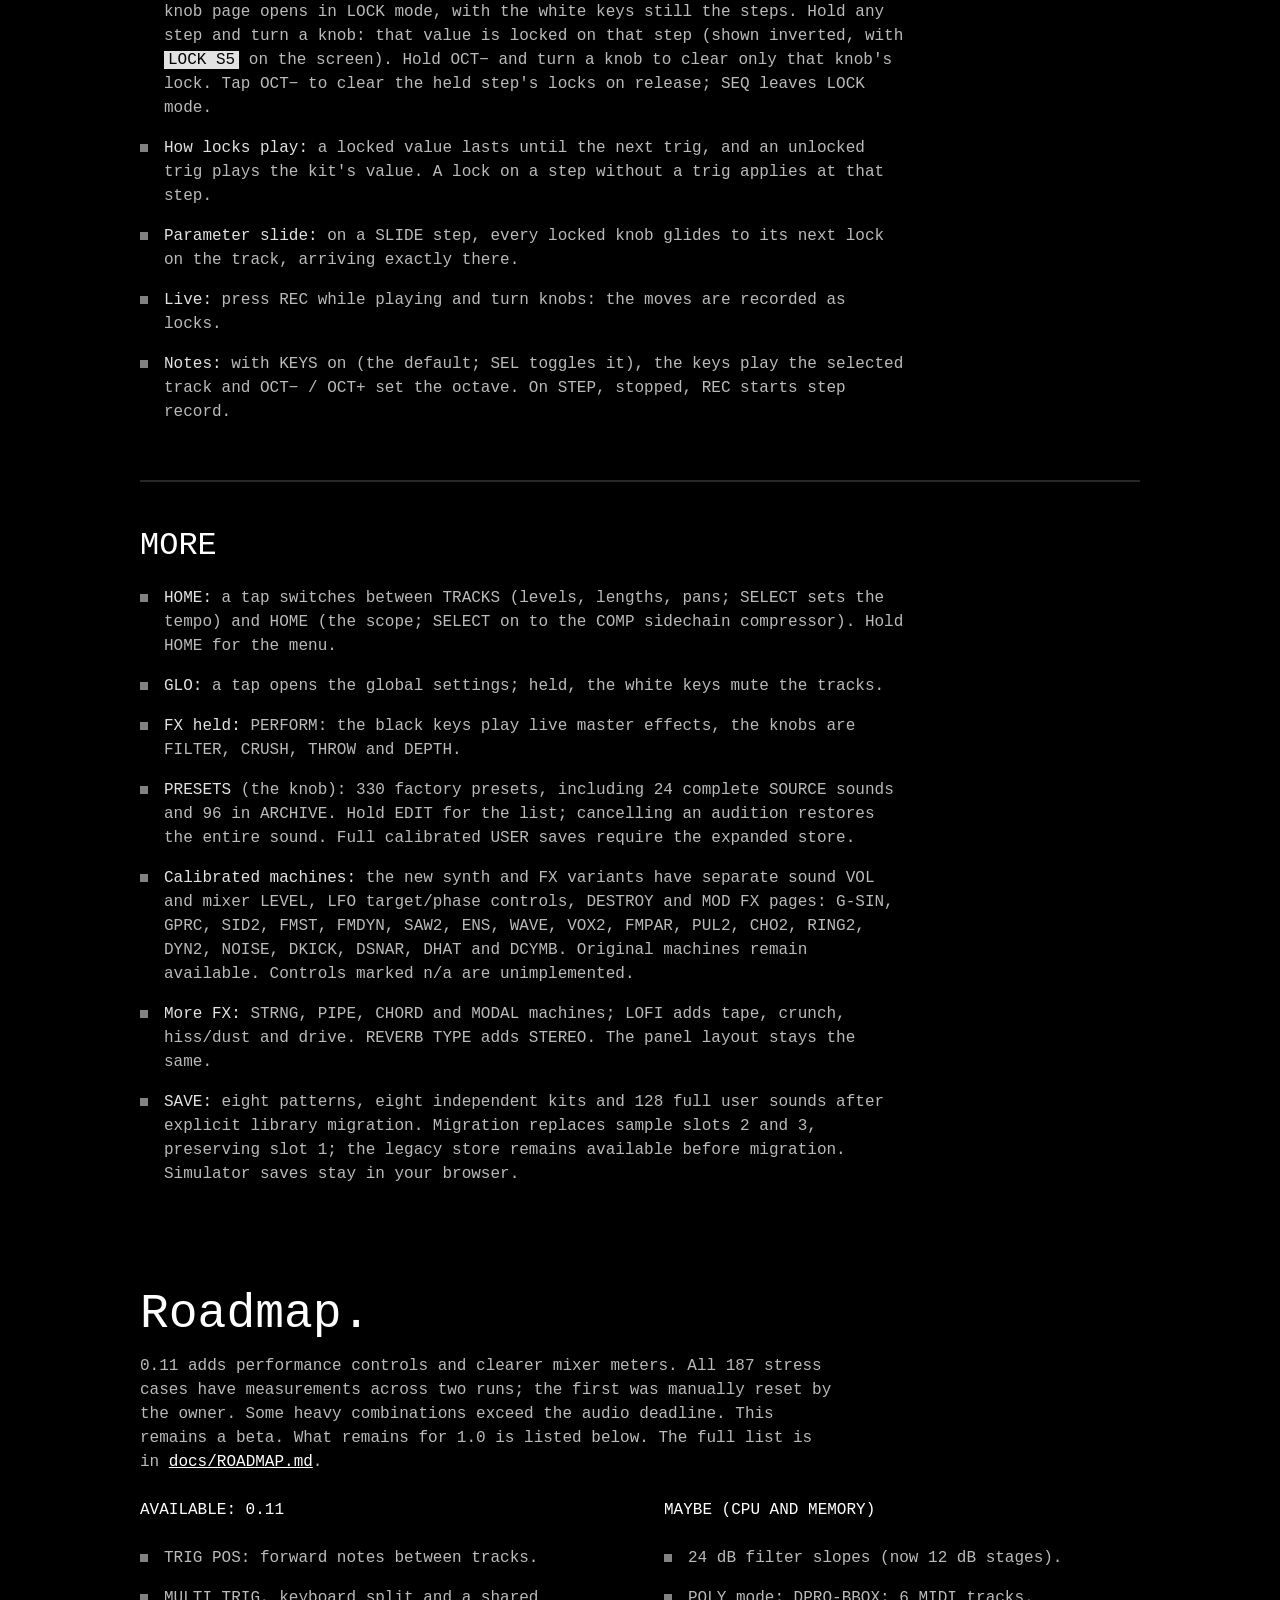
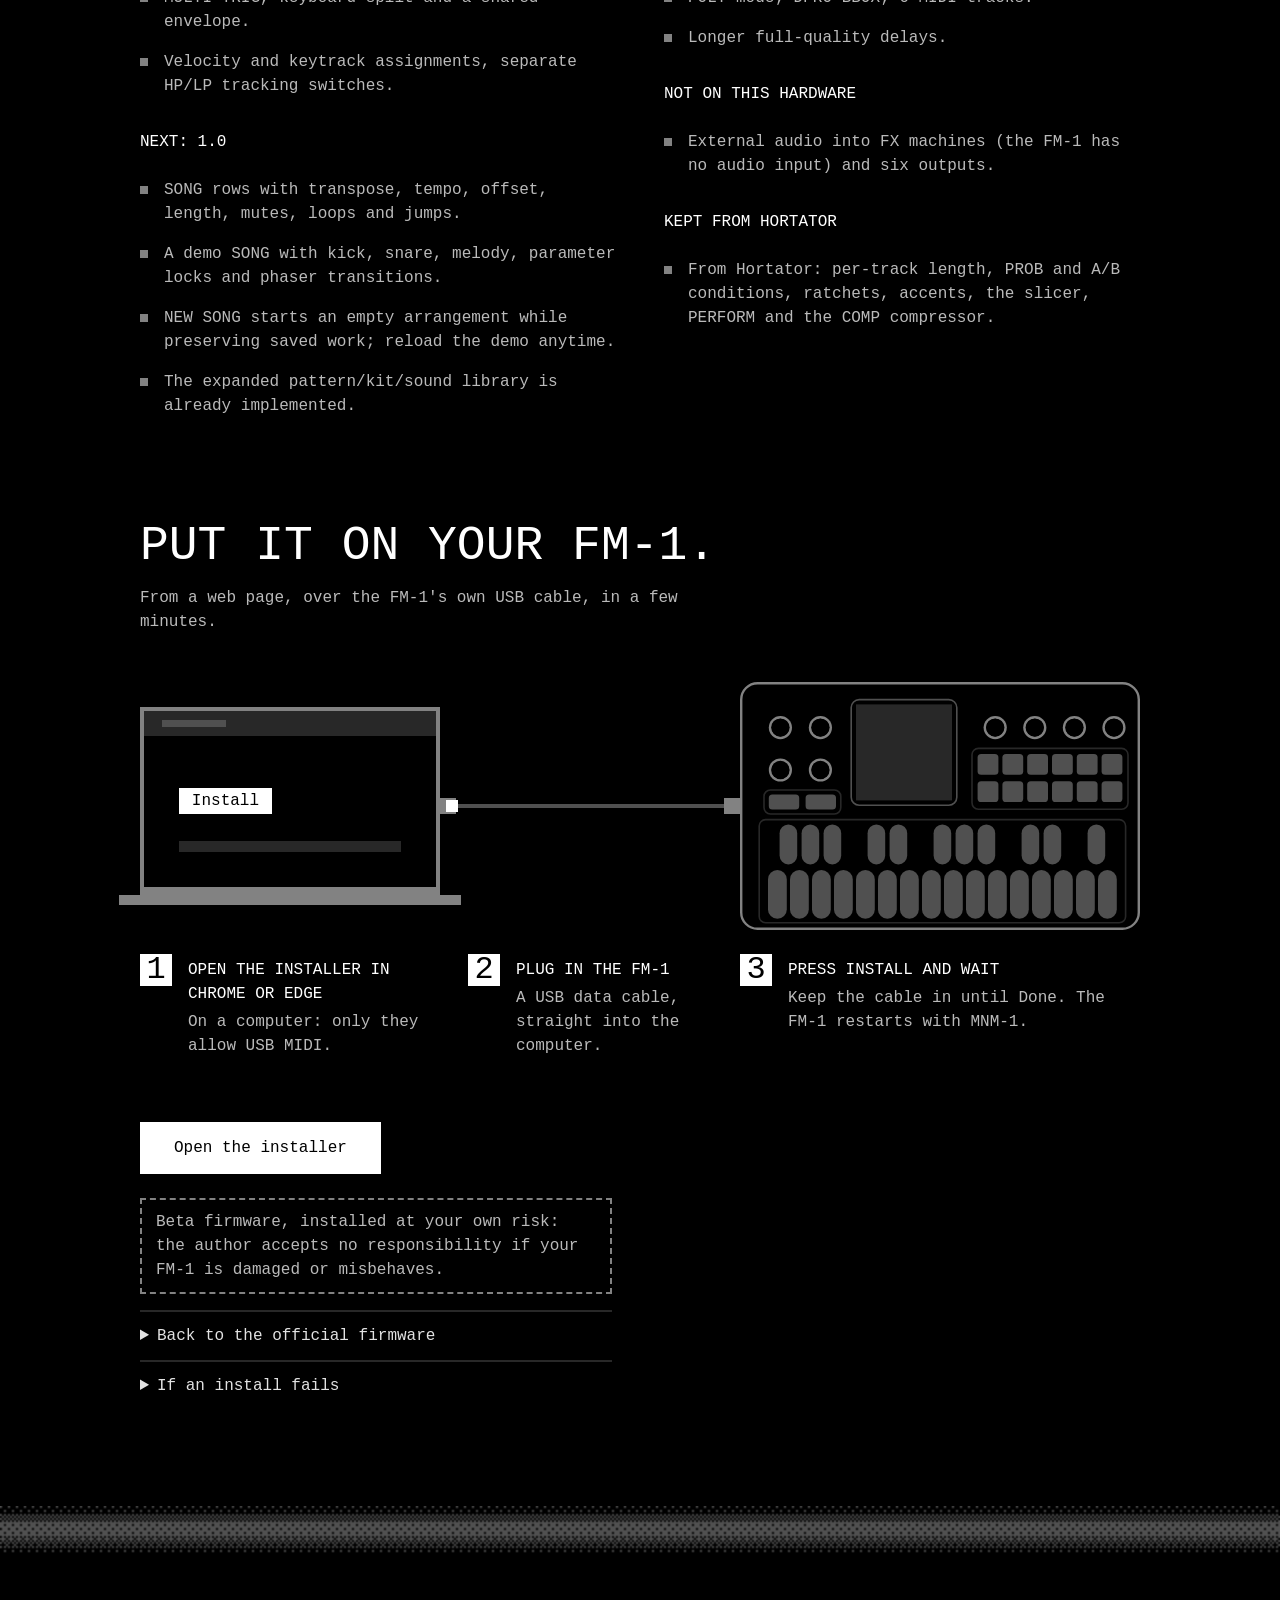
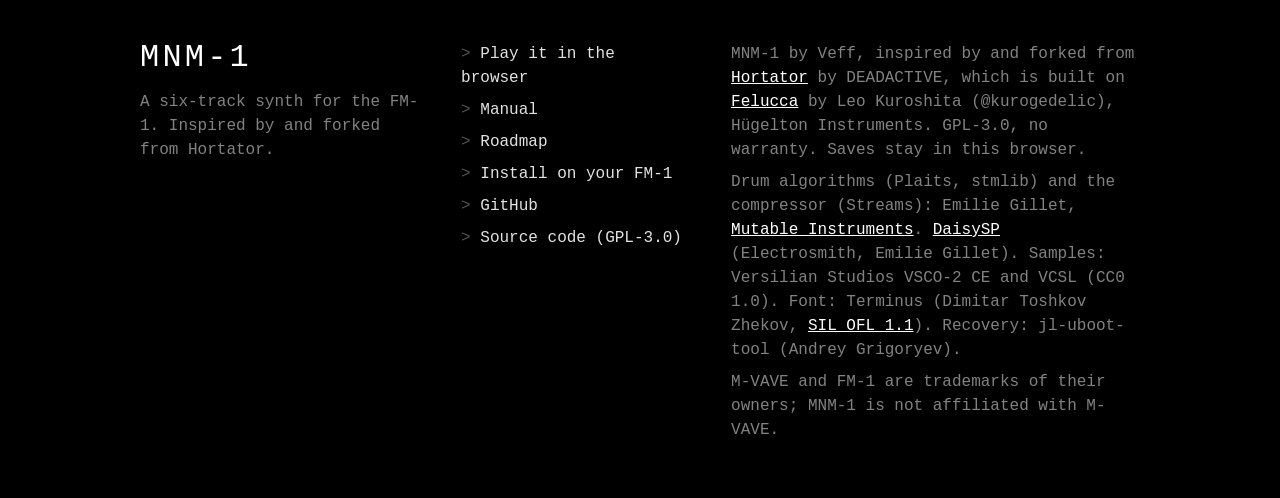
==== commit fb751d22: "docs: record completed 0.11 checks and owner-confirmed reset Co-Authored-By: Codex <noreply@openai.c" ====
--- a/web/sim/index.html
+++ b/web/sim/index.html
@@ -221,8 +221,8 @@
 <section id="roadmap" class="doc" aria-labelledby="roadmap-title">
   <header class="doc-head">
     <h2 id="roadmap-title">Roadmap.</h2>
-    <p>0.11 adds performance controls and clearer mixer meters. This remains a beta: a 0.10 stress run reset
-      during an interrupt return, and some heavy combinations exceed the audio deadline. Uninterrupted hardware stability is not yet established.
+    <p>0.11 adds performance controls and clearer mixer meters. All 187 stress cases have measurements across two runs; the first was manually reset by the owner.
+      Some heavy combinations exceed the audio deadline. This remains a beta.
       What remains for 1.0 is listed below. The full list is in
       <a href="https://github.com/galfaroth/mnm1/blob/main/docs/ROADMAP.md">docs/ROADMAP.md</a>.</p>
   </header>
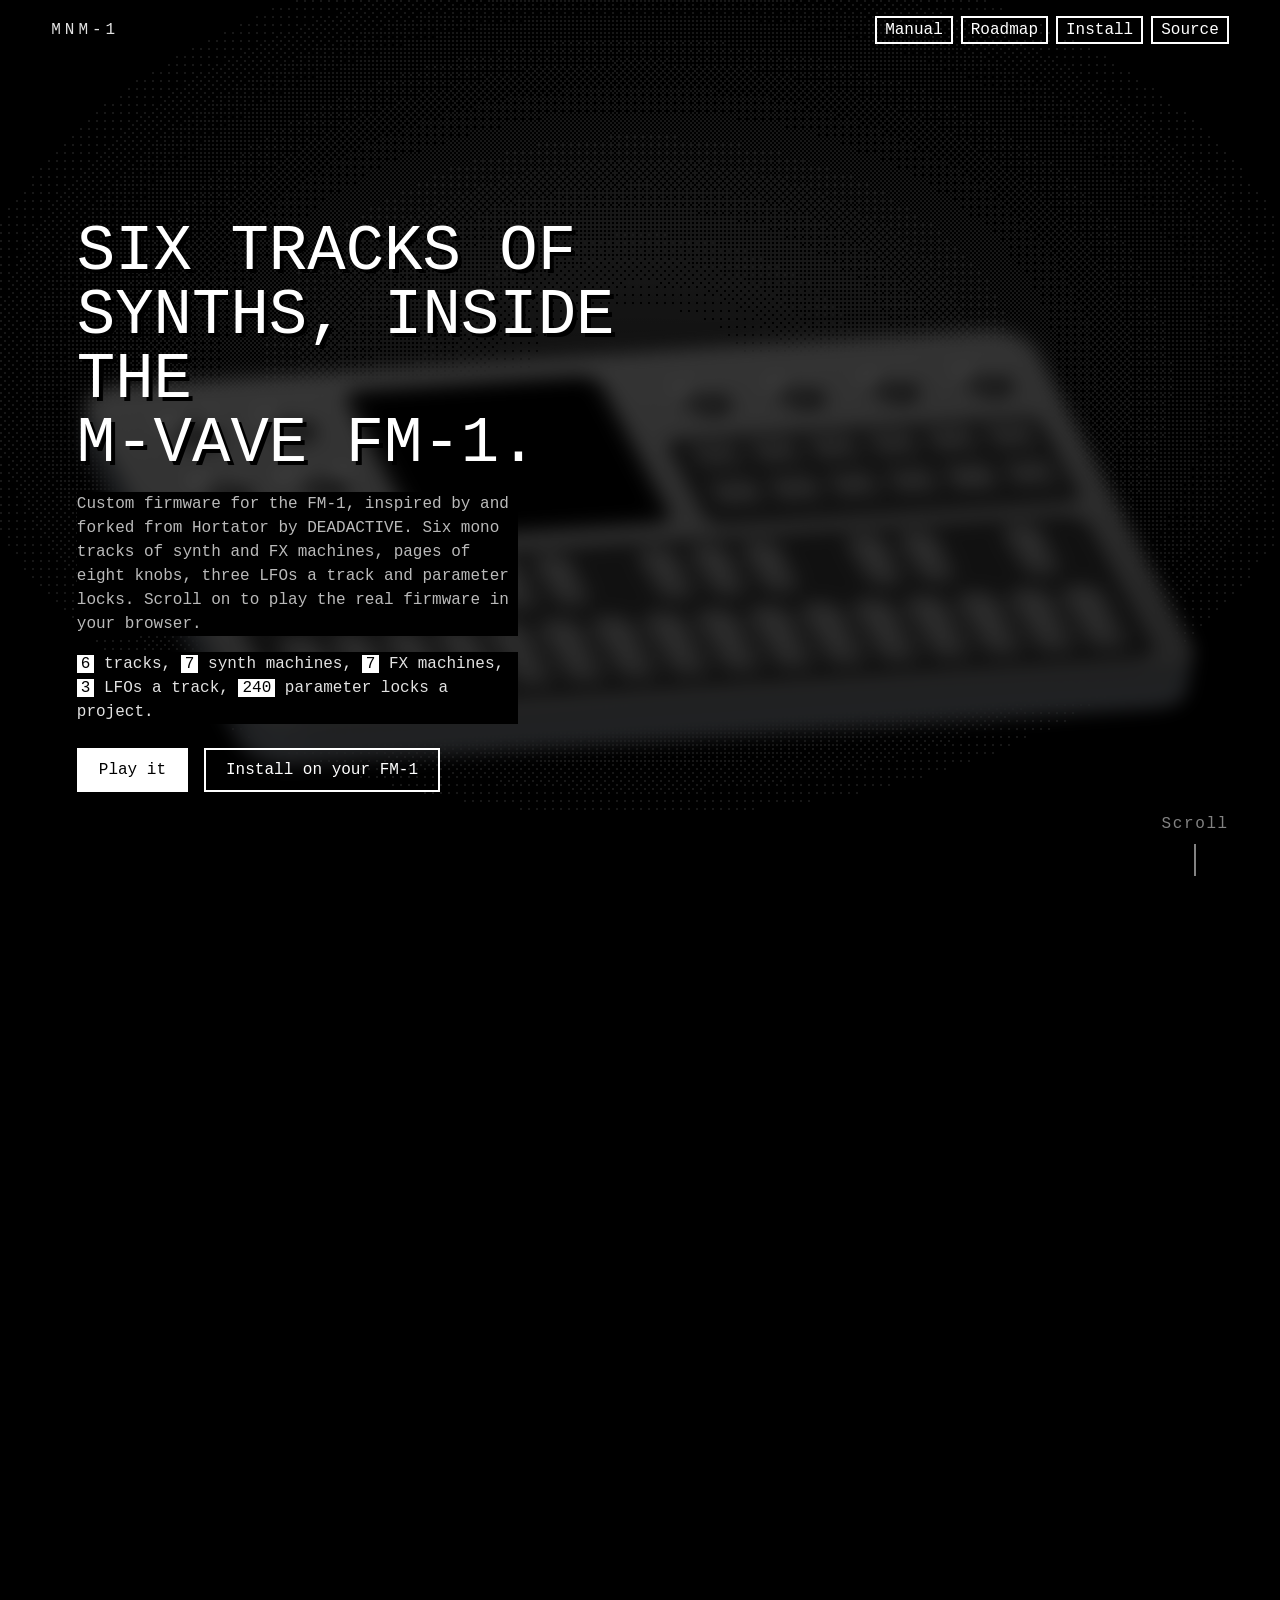
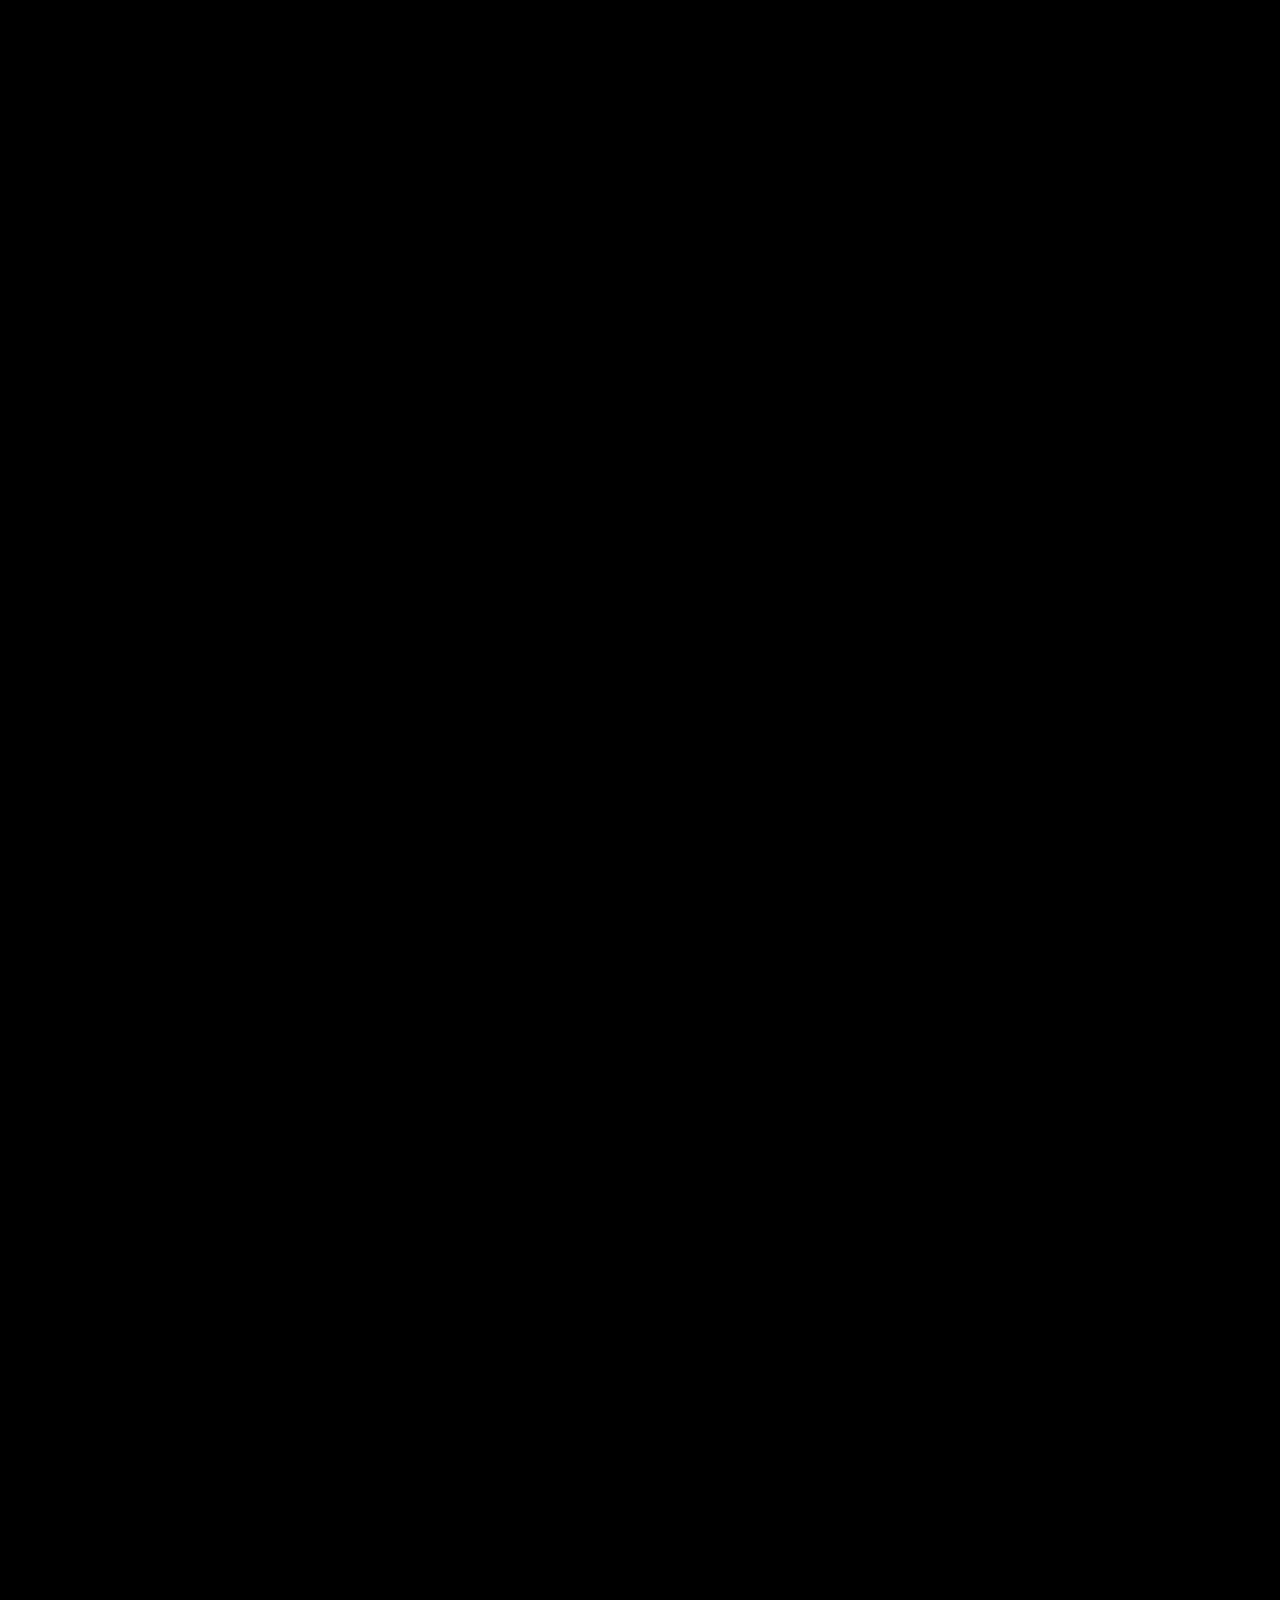
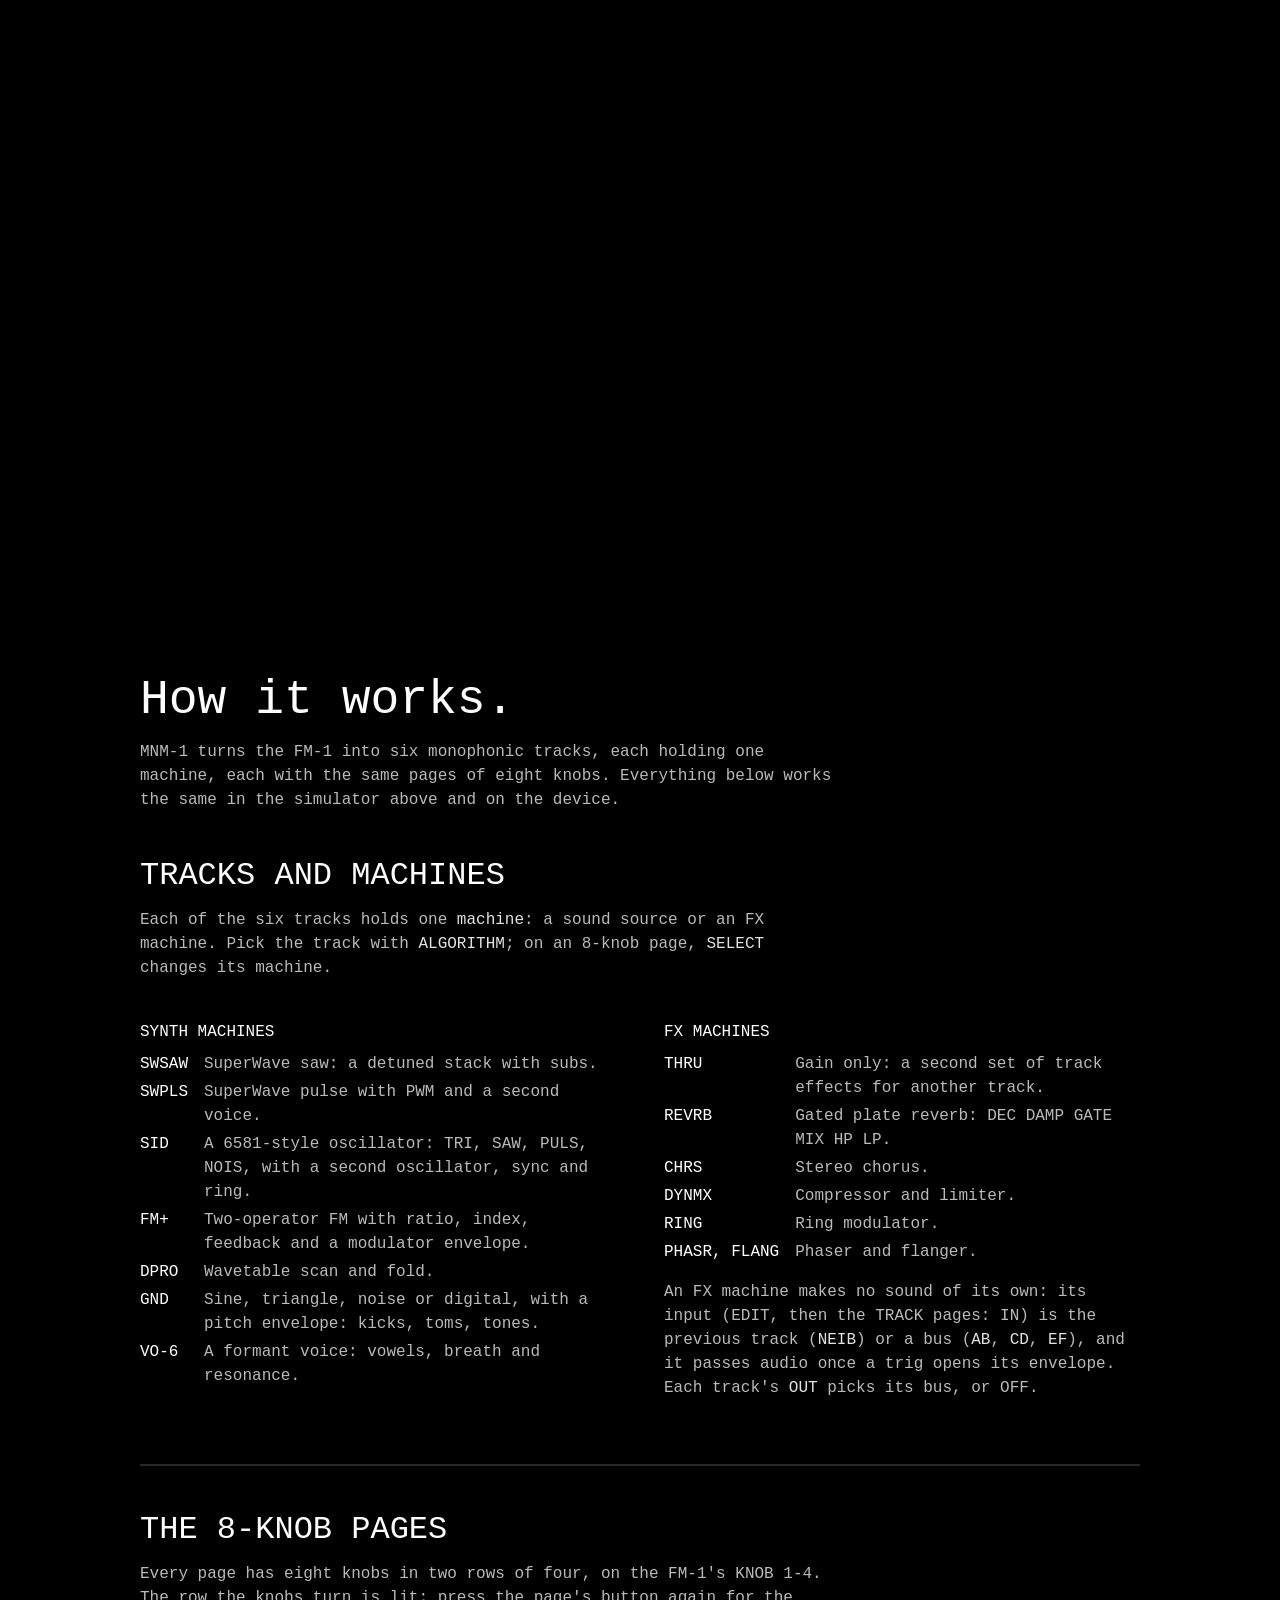
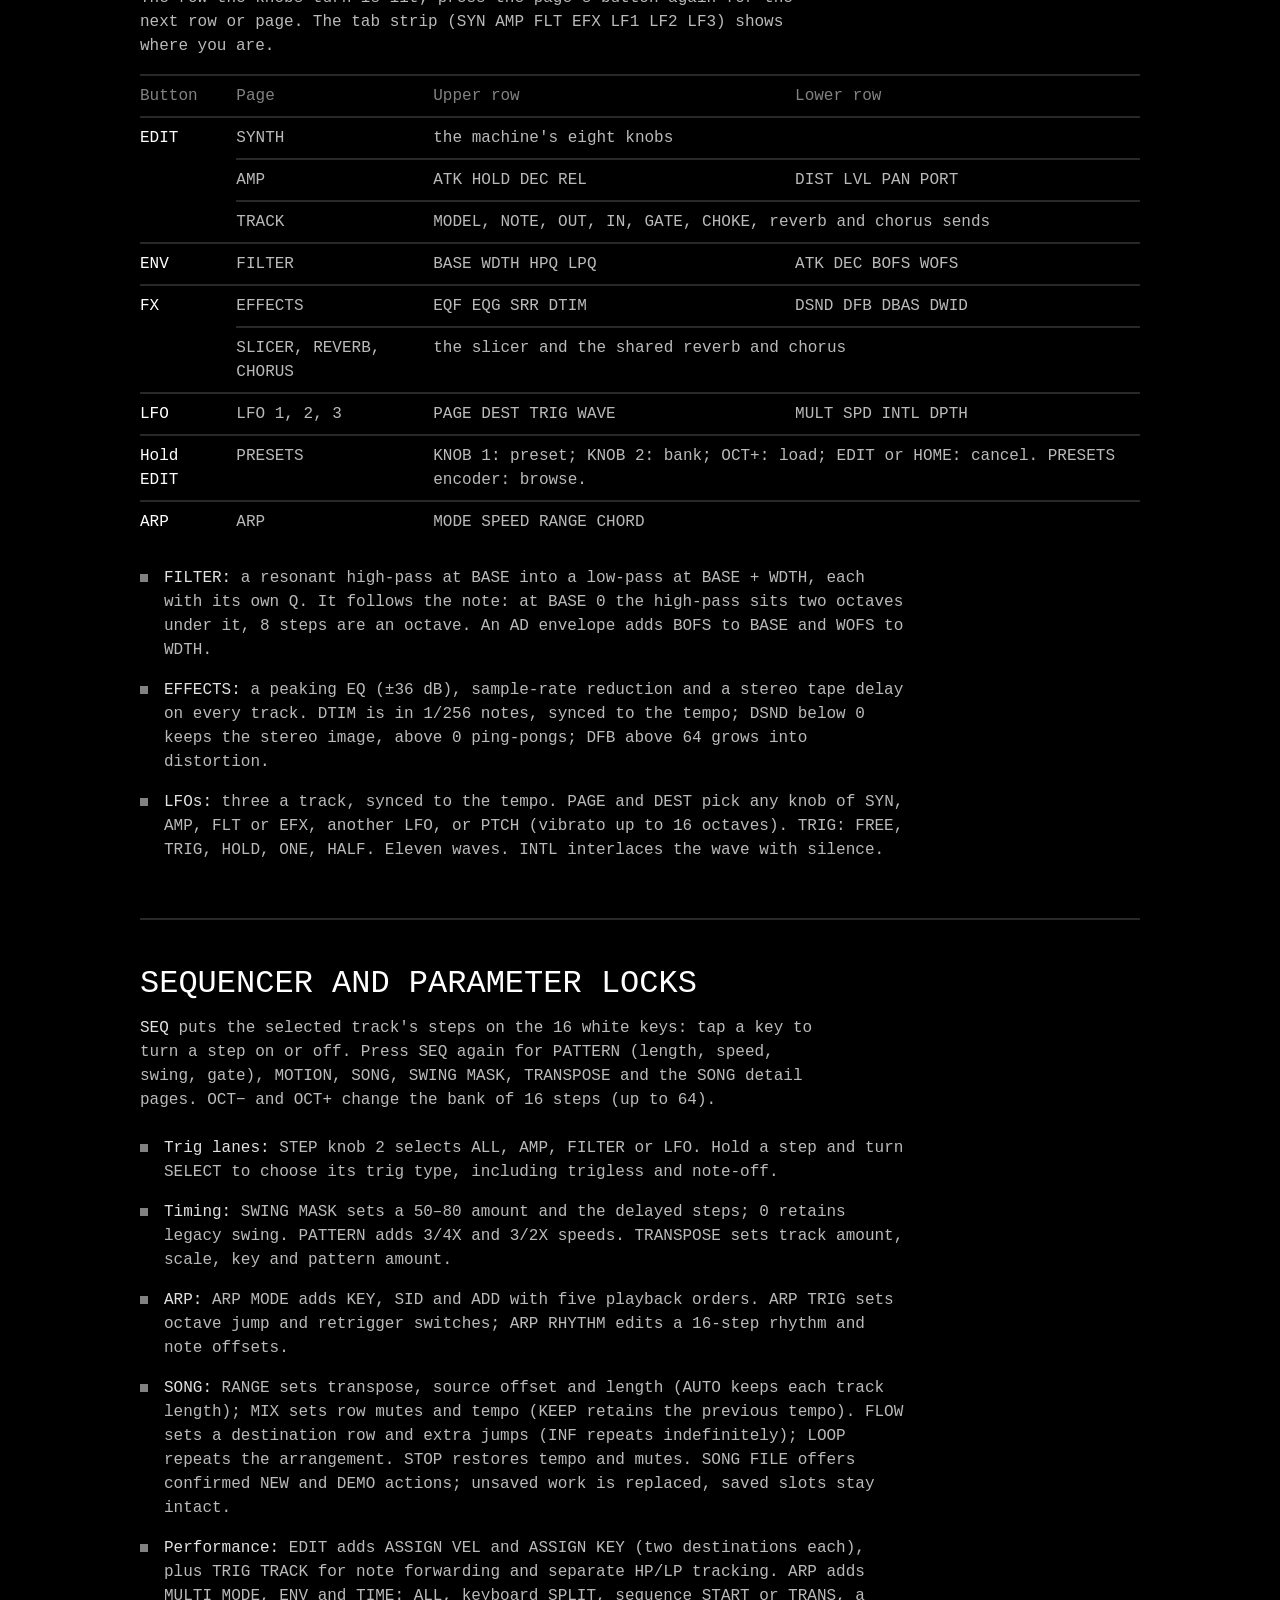
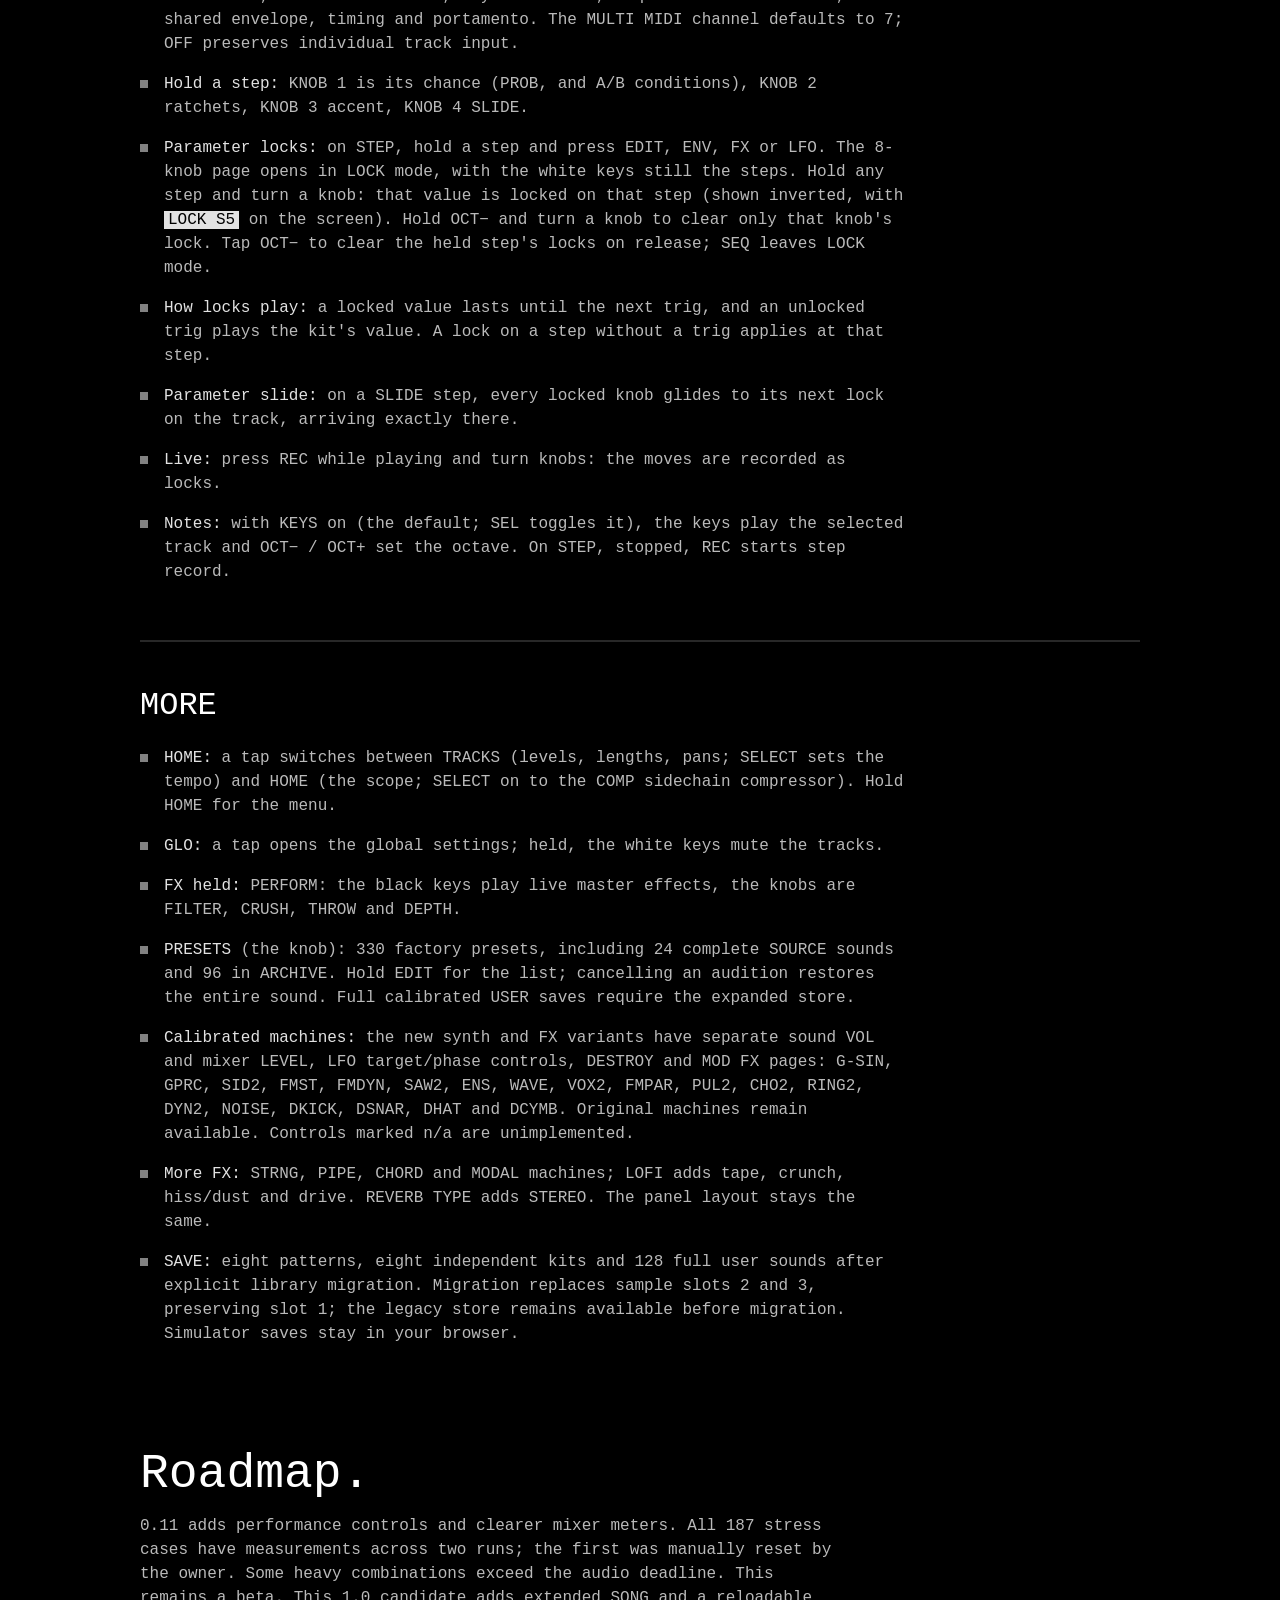
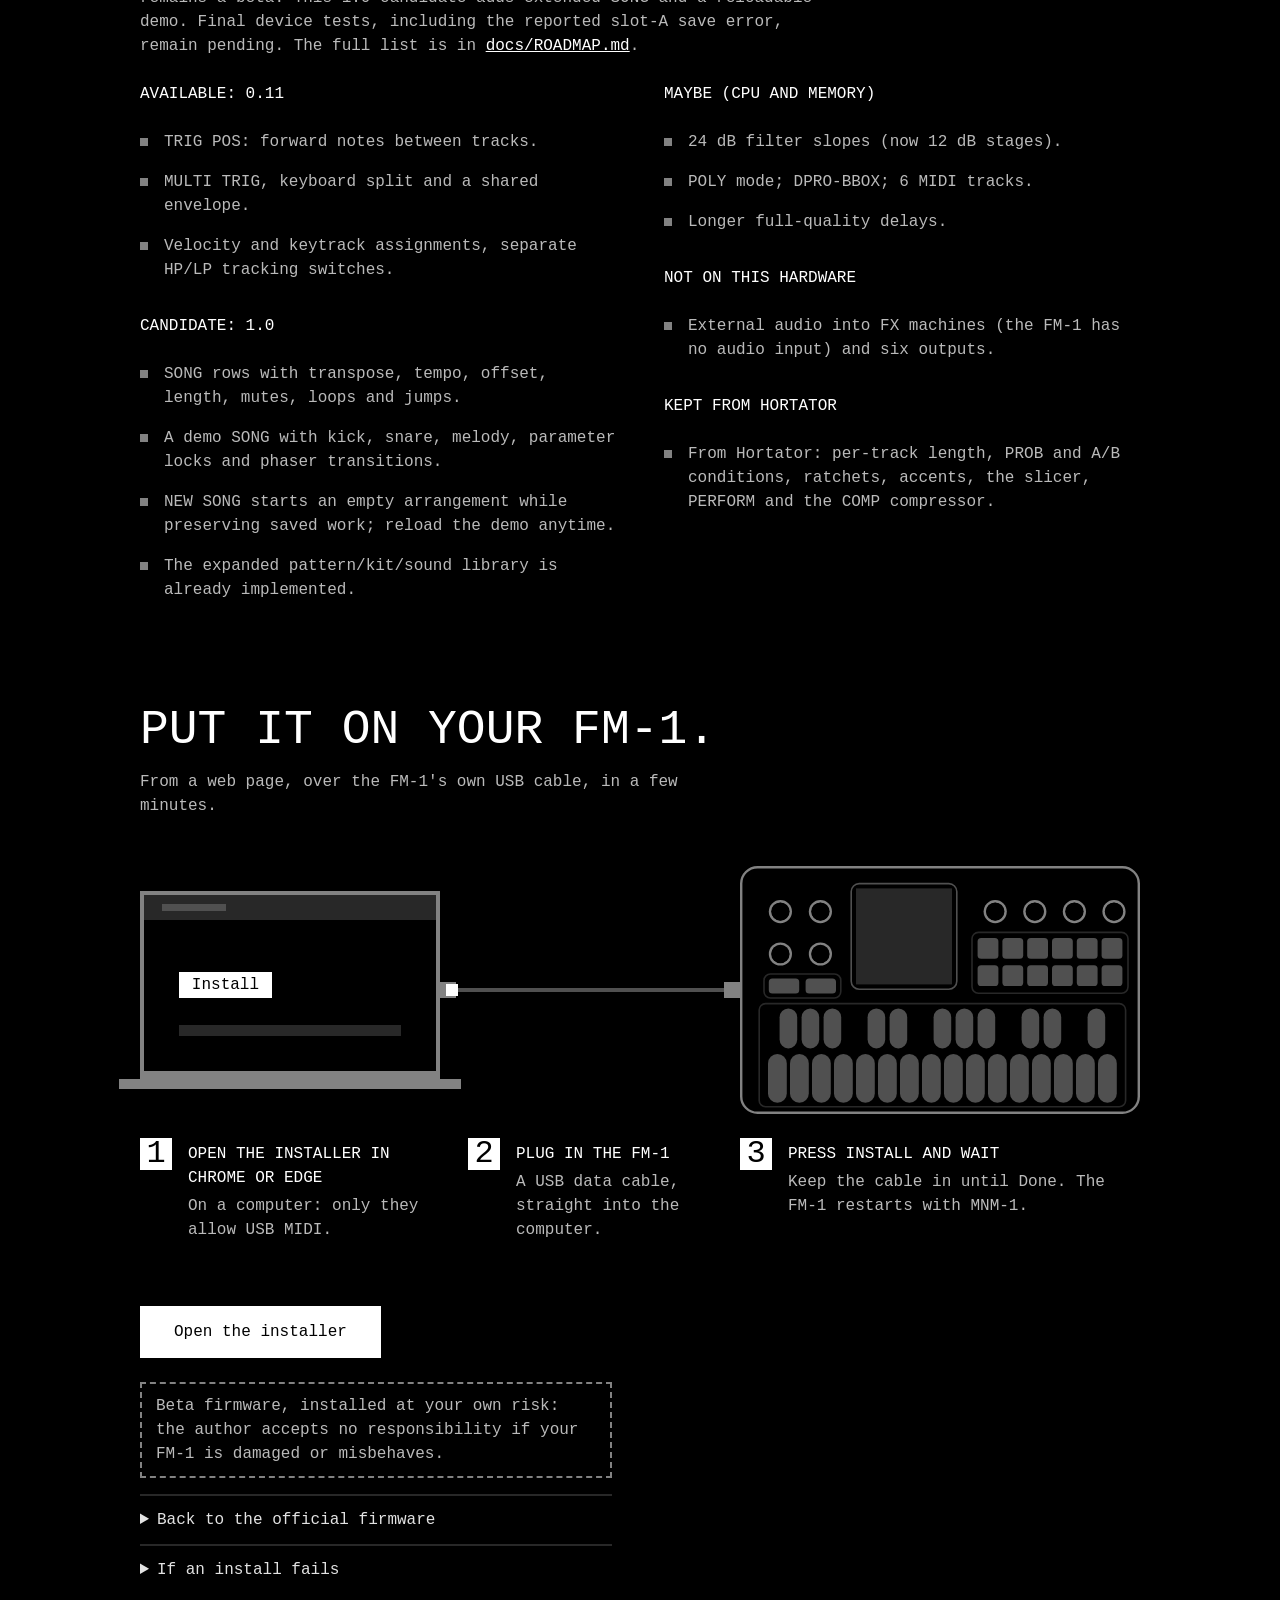
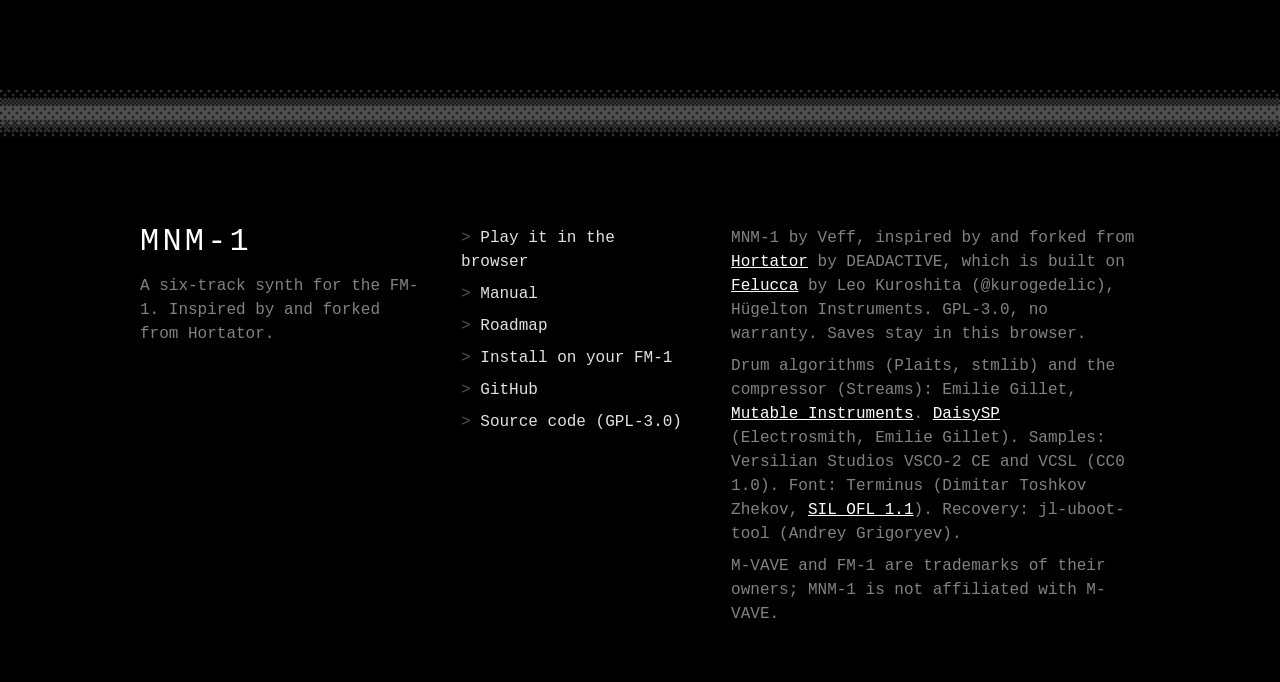
==== commit c663c056: "feat: prepare 1.0 song arrangements and verify persistent saves" ====
--- a/web/sim/index.html
+++ b/web/sim/index.html
@@ -174,12 +174,13 @@
   <article class="doc-block" aria-labelledby="m-seq">
     <h3 id="m-seq">Sequencer and parameter locks</h3>
     <p><b>SEQ</b> puts the selected track's steps on the 16 white keys: tap a key to turn a step on or off. Press SEQ
-      again for PATTERN (length, speed, swing, gate), MOTION, SONG, SWING MASK and TRANSPOSE. OCT− and OCT+ change the bank of 16 steps
+      again for PATTERN (length, speed, swing, gate), MOTION, SONG, SWING MASK, TRANSPOSE and the SONG detail pages. OCT− and OCT+ change the bank of 16 steps
       (up to 64).</p>
     <ul class="doc-list">
       <li><b>Trig lanes:</b> STEP knob 2 selects ALL, AMP, FILTER or LFO. Hold a step and turn SELECT to choose its trig type, including trigless and note-off.</li>
       <li><b>Timing:</b> SWING MASK sets a 50–80 amount and the delayed steps; 0 retains legacy swing. PATTERN adds 3/4X and 3/2X speeds. TRANSPOSE sets track amount, scale, key and pattern amount.</li>
       <li><b>ARP:</b> ARP MODE adds KEY, SID and ADD with five playback orders. ARP TRIG sets octave jump and retrigger switches; ARP RHYTHM edits a 16-step rhythm and note offsets.</li>
+      <li><b>SONG:</b> RANGE sets transpose, source offset and length (AUTO keeps each track length); MIX sets row mutes and tempo (KEEP retains the previous tempo). FLOW sets a destination row and extra jumps (INF repeats indefinitely); LOOP repeats the arrangement. STOP restores tempo and mutes. SONG FILE offers confirmed NEW and DEMO actions; unsaved work is replaced, saved slots stay intact.</li>
       <li><b>Performance:</b> EDIT adds ASSIGN VEL and ASSIGN KEY (two destinations each), plus TRIG TRACK for note forwarding and separate HP/LP tracking. ARP adds MULTI MODE, ENV and TIME: ALL, keyboard SPLIT, sequence START or TRANS, a shared envelope, timing and portamento. The MULTI MIDI channel defaults to 7; OFF preserves individual track input.</li>
       <li><b>Hold a step:</b> KNOB 1 is its chance (PROB, and A/B conditions), KNOB 2 ratchets, KNOB 3 accent, KNOB 4
         SLIDE.</li>
@@ -223,7 +224,7 @@
     <h2 id="roadmap-title">Roadmap.</h2>
     <p>0.11 adds performance controls and clearer mixer meters. All 187 stress cases have measurements across two runs; the first was manually reset by the owner.
       Some heavy combinations exceed the audio deadline. This remains a beta.
-      What remains for 1.0 is listed below. The full list is in
+      This 1.0 candidate adds extended SONG and a reloadable demo. Final device tests, including the reported slot-A save error, remain pending. The full list is in
       <a href="https://github.com/galfaroth/mnm1/blob/main/docs/ROADMAP.md">docs/ROADMAP.md</a>.</p>
   </header>
   <div class="doc-cols roadmap">
@@ -234,7 +235,7 @@
         <li>MULTI TRIG, keyboard split and a shared envelope.</li>
         <li>Velocity and keytrack assignments, separate HP/LP tracking switches.</li>
       </ul>
-      <h4>Next: 1.0</h4>
+      <h4>Candidate: 1.0</h4>
       <ul class="doc-list">
         <li>SONG rows with transpose, tempo, offset, length, mutes, loops and jumps.</li>
         <li>A demo SONG with kick, snare, melody, parameter locks and phaser transitions.</li>
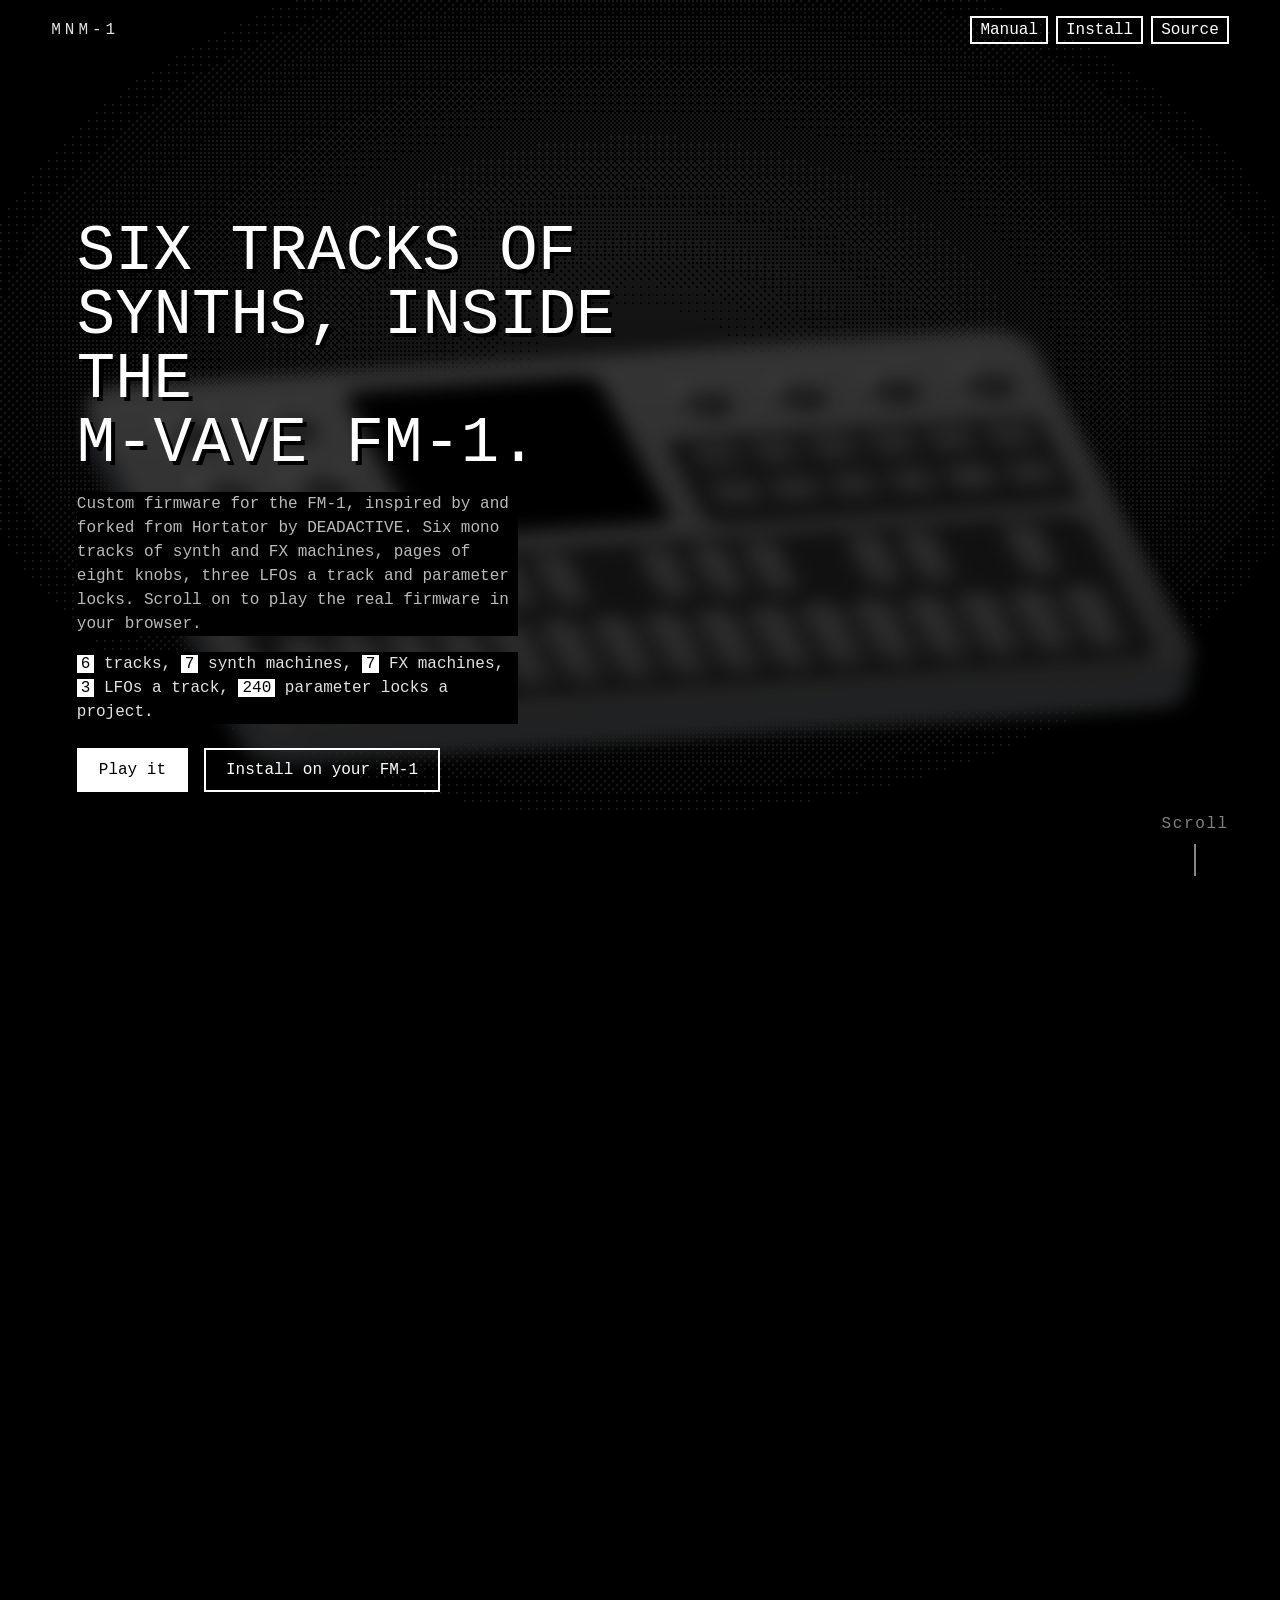
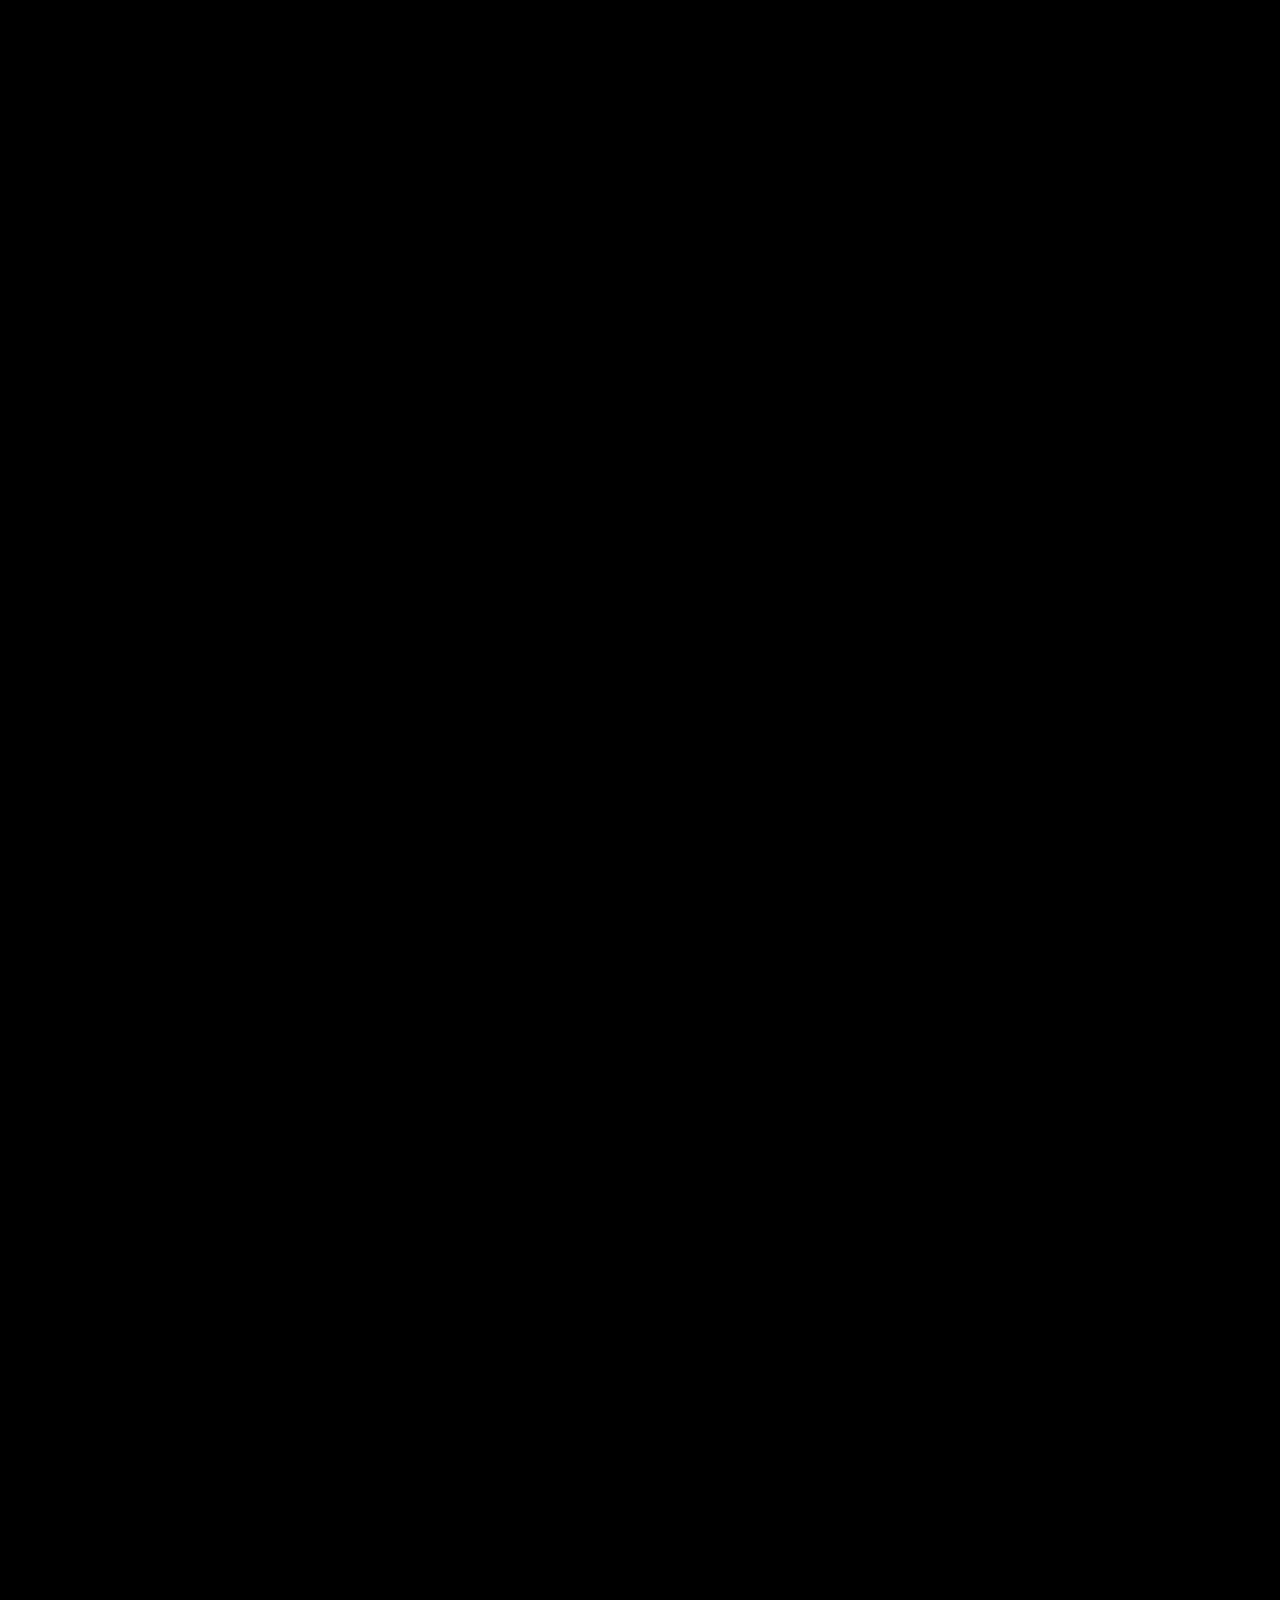
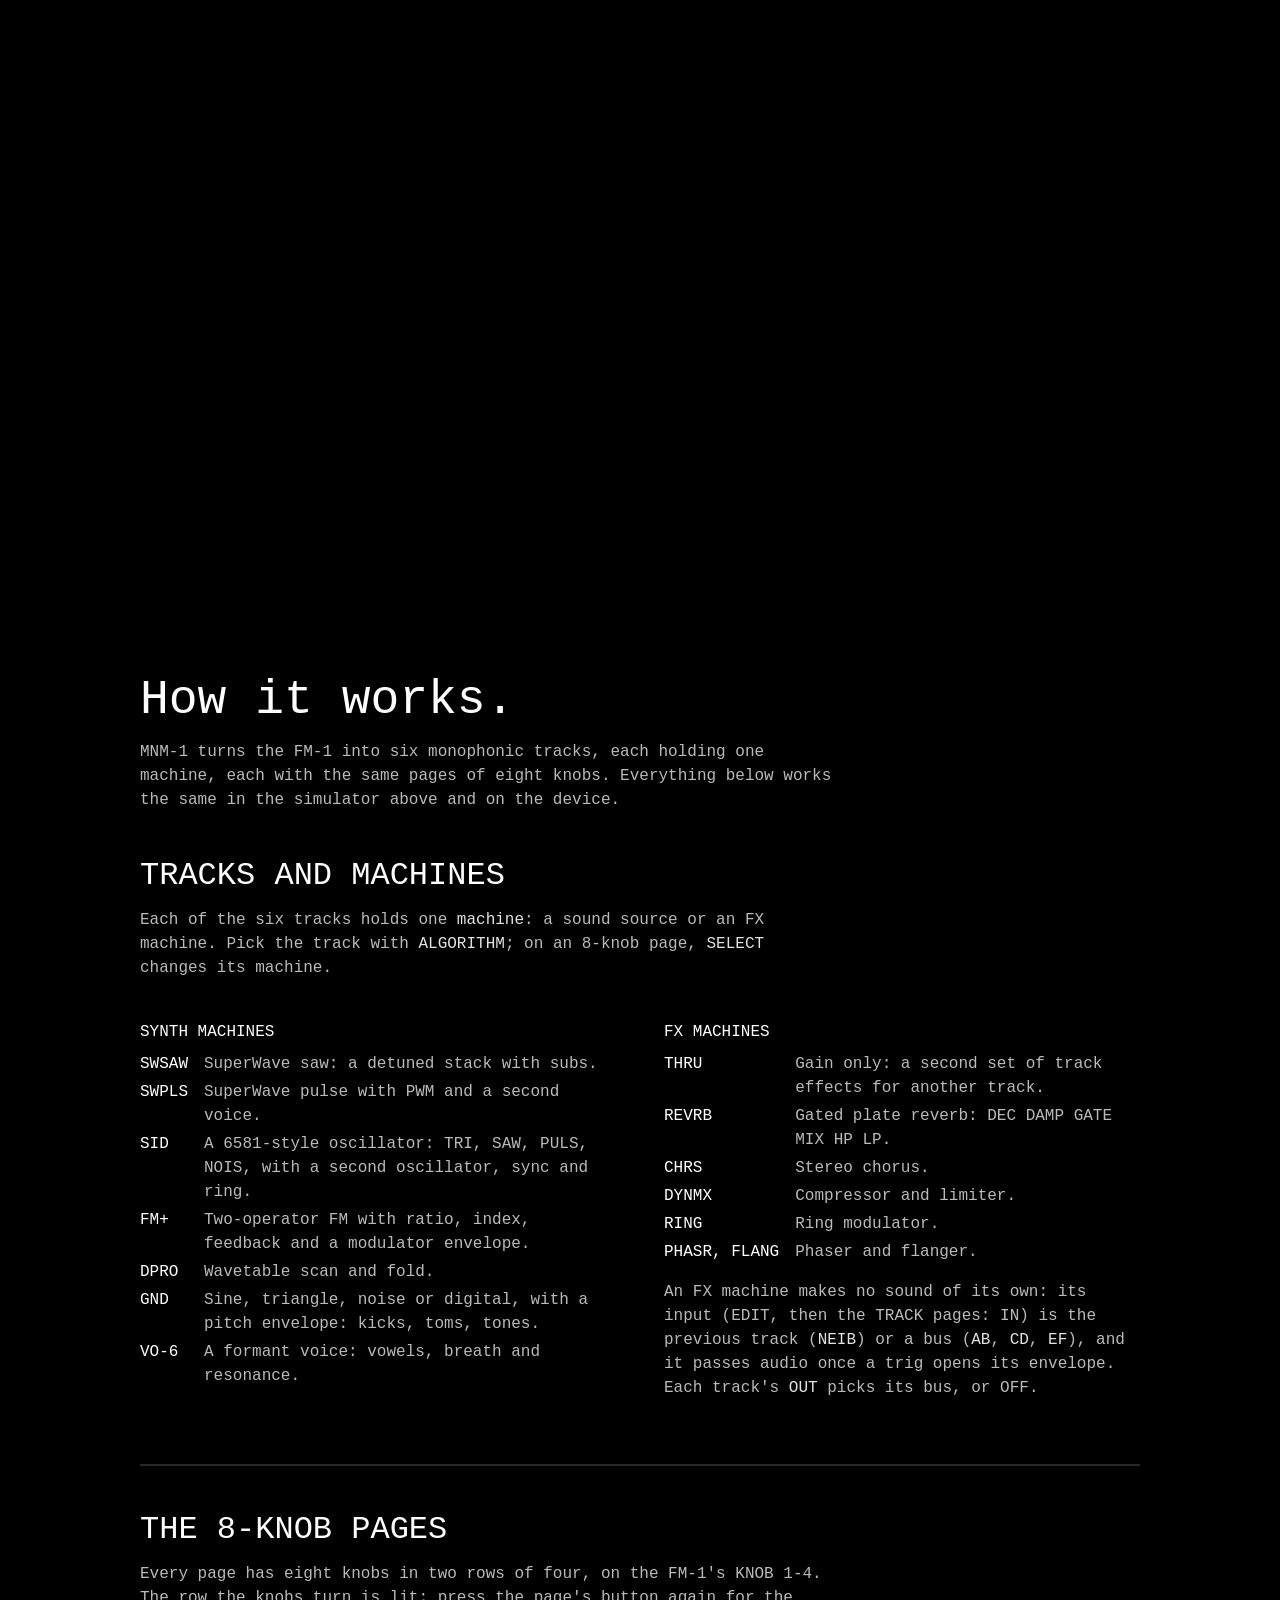
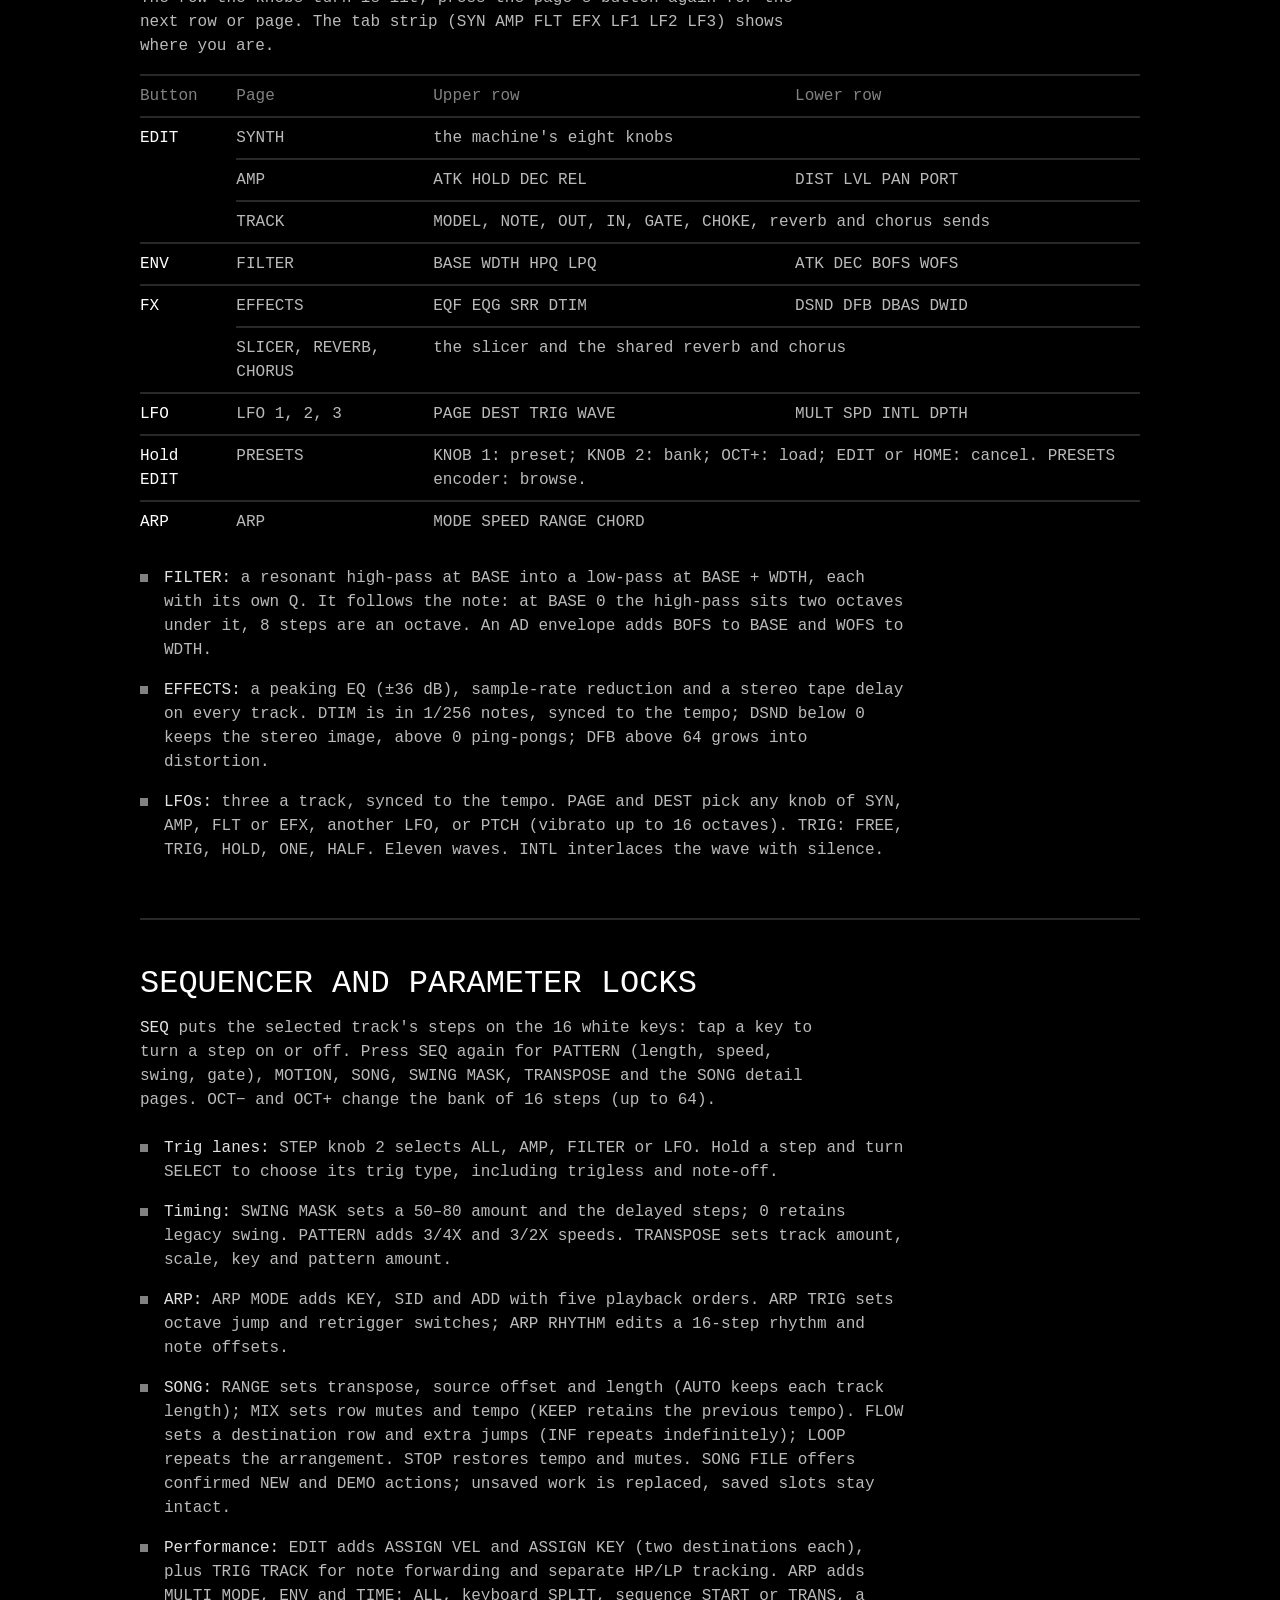
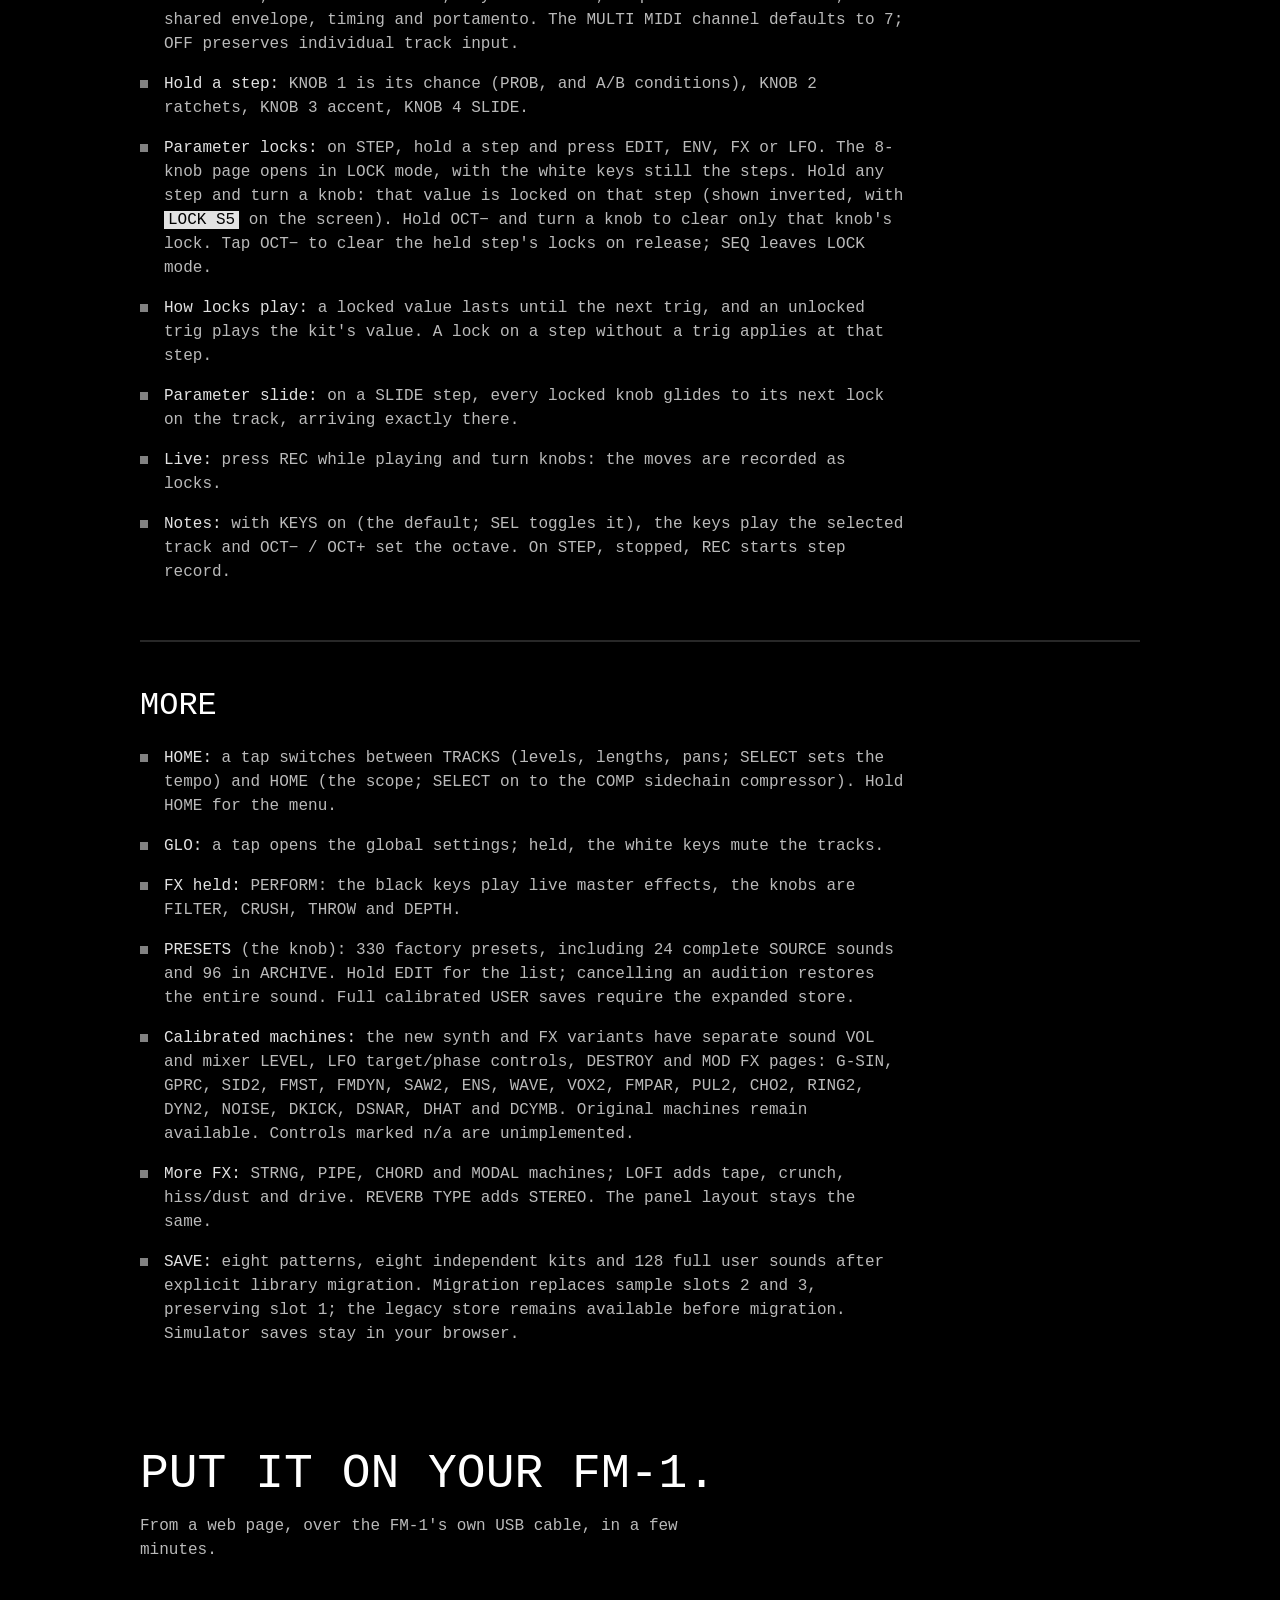
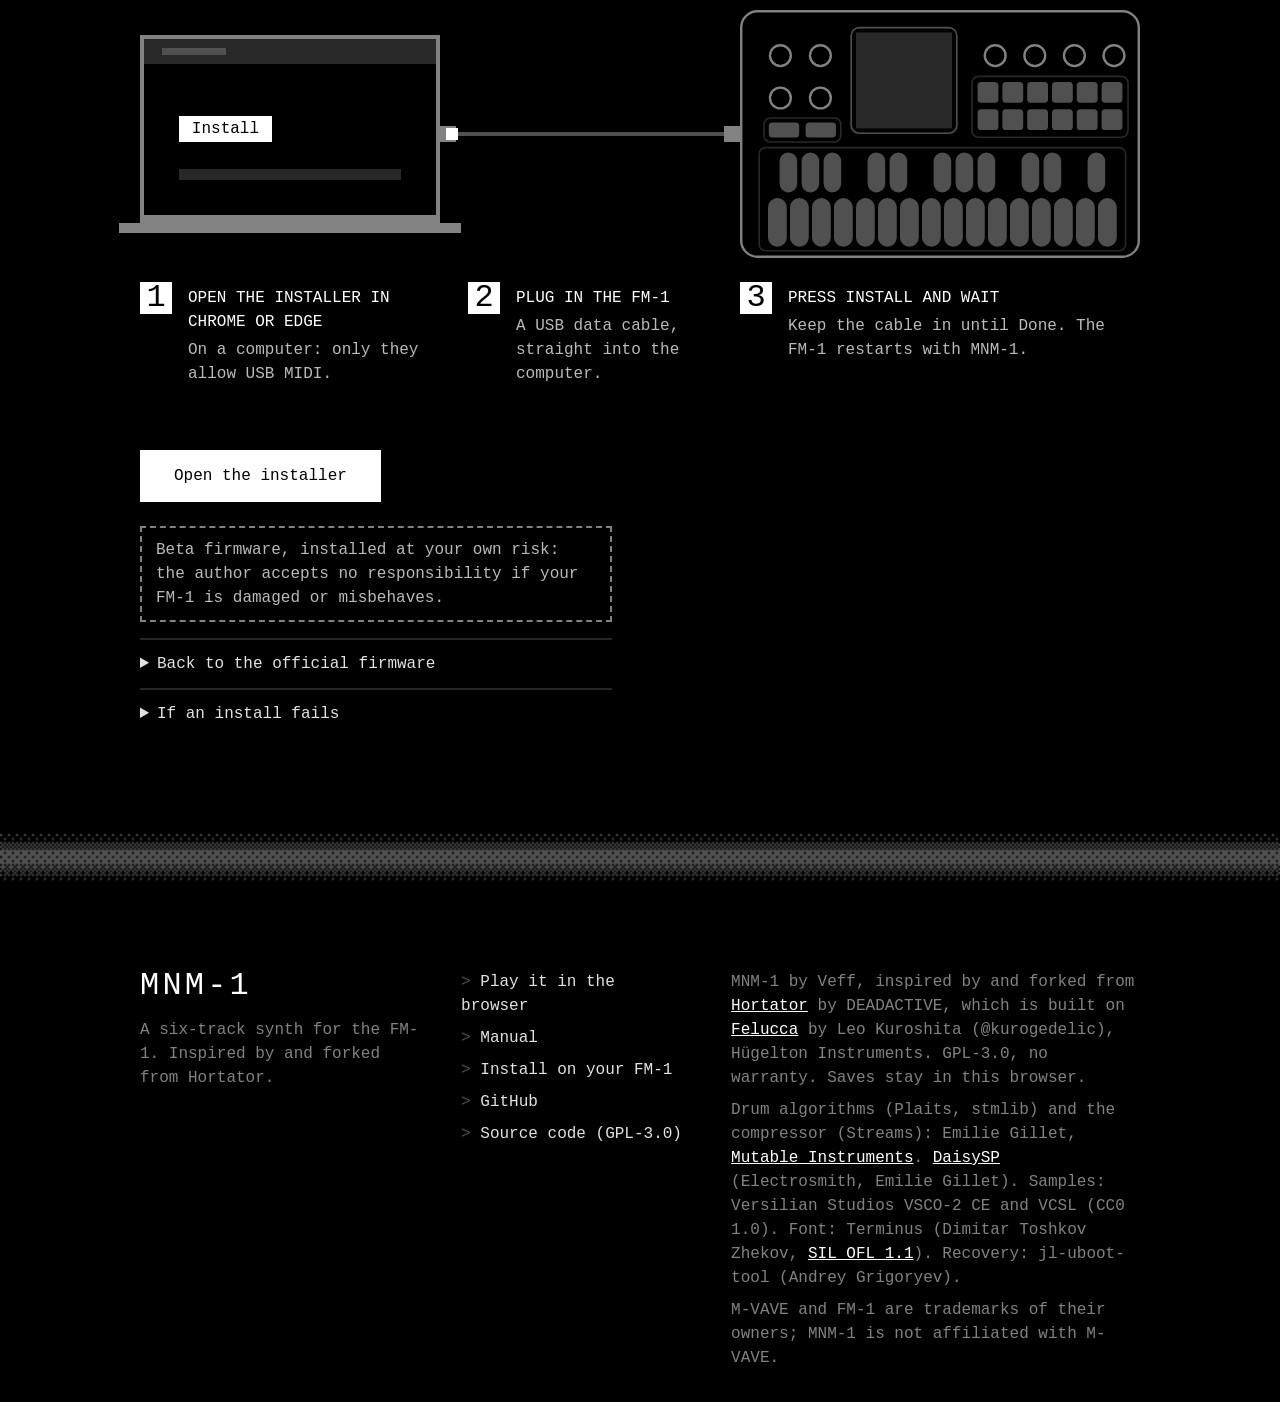
==== commit 1dfe7231: "release: publish 1.0 and remove website roadmap" ====
--- a/web/sim/index.html
+++ b/web/sim/index.html
@@ -19,7 +19,7 @@
   <div class="hero-stage" id="stage">
     <nav class="hero-nav">
       <span class="silk">MNM-1</span>
-      <span class="nav-links"><a href="#manual">Manual</a><a href="#roadmap">Roadmap</a><a href="webapp/installer/">Install</a><a href="https://github.com/galfaroth/mnm1">Source</a></span>
+      <span class="nav-links"><a href="#manual">Manual</a><a href="webapp/installer/">Install</a><a href="https://github.com/galfaroth/mnm1">Source</a></span>
     </nav>
 
     <div class="desk-shadow" id="desk-shadow"></div>
@@ -219,50 +219,6 @@
   </article>
 </section>
 
-<section id="roadmap" class="doc" aria-labelledby="roadmap-title">
-  <header class="doc-head">
-    <h2 id="roadmap-title">Roadmap.</h2>
-    <p>0.11 adds performance controls and clearer mixer meters. All 187 stress cases have measurements across two runs; the first was manually reset by the owner.
-      Some heavy combinations exceed the audio deadline. This remains a beta.
-      This 1.0 candidate adds extended SONG and a reloadable demo. Final device tests, including the reported slot-A save error, remain pending. The full list is in
-      <a href="https://github.com/galfaroth/mnm1/blob/main/docs/ROADMAP.md">docs/ROADMAP.md</a>.</p>
-  </header>
-  <div class="doc-cols roadmap">
-    <div>
-      <h4>Available: 0.11</h4>
-      <ul class="doc-list">
-        <li>TRIG POS: forward notes between tracks.</li>
-        <li>MULTI TRIG, keyboard split and a shared envelope.</li>
-        <li>Velocity and keytrack assignments, separate HP/LP tracking switches.</li>
-      </ul>
-      <h4>Candidate: 1.0</h4>
-      <ul class="doc-list">
-        <li>SONG rows with transpose, tempo, offset, length, mutes, loops and jumps.</li>
-        <li>A demo SONG with kick, snare, melody, parameter locks and phaser transitions.</li>
-        <li>NEW SONG starts an empty arrangement while preserving saved work; reload the demo anytime.</li>
-        <li>The expanded pattern/kit/sound library is already implemented.</li>
-      </ul>
-    </div>
-    <div>
-      <h4>Maybe (CPU and memory)</h4>
-      <ul class="doc-list">
-        <li>24 dB filter slopes (now 12 dB stages).</li>
-        <li>POLY mode; DPRO-BBOX; 6 MIDI tracks.</li>
-        <li>Longer full-quality delays.</li>
-      </ul>
-      <h4>Not on this hardware</h4>
-      <ul class="doc-list">
-        <li>External audio into FX machines (the FM-1 has no audio input) and six outputs.</li>
-      </ul>
-      <h4>Kept from Hortator</h4>
-      <ul class="doc-list">
-        <li>From Hortator: per-track length, PROB and A/B conditions, ratchets, accents, the slicer, PERFORM and the
-          COMP compressor.</li>
-      </ul>
-    </div>
-  </div>
-</section>
-
 <section id="install" class="install" aria-labelledby="install-title">
   <header class="install-head">
     <h2 id="install-title">Put it on your FM-1.</h2>
@@ -318,7 +274,6 @@
   <nav class="foot-nav" aria-label="On this page">
     <a href="#play">Play it in the browser</a>
     <a href="#manual">Manual</a>
-    <a href="#roadmap">Roadmap</a>
     <a href="webapp/installer/">Install on your FM-1</a>
     <a href="https://github.com/galfaroth/mnm1">GitHub</a>
     <a href="source.tar.gz">Source code (GPL-3.0)</a>
